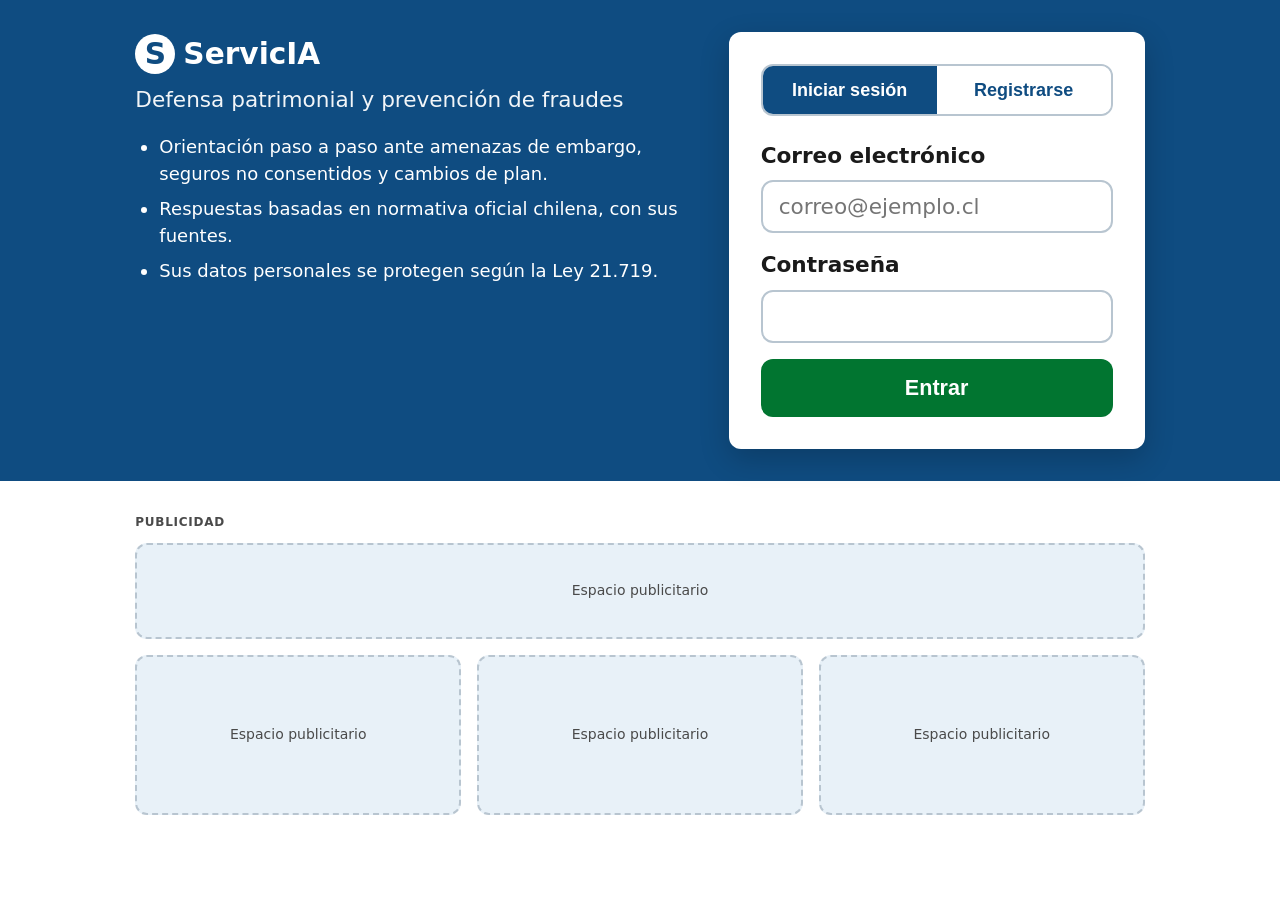
==== index.html @ 91752060 "Marketplace de confianza: Perfil reemplaza API/Config, Pasaporte con datos reales y limpieza de códi" ====
<!DOCTYPE html>
<html lang="es-CL">
<head>
  <meta charset="UTF-8">
  <meta name="viewport" content="width=device-width, initial-scale=1.0">
  <meta name="description" content="ServicIA orientación legal-financiera para adultos mayores chilenos">
  <meta name="theme-color" content="#0f4c81">
  <title>ServicIA</title>
  <link rel="manifest" href="manifest.json">
  <link rel="icon" href="data:image/svg+xml,%3Csvg xmlns='http://www.w3.org/2000/svg' viewBox='0 0 100 100'%3E%3Ccircle cx='50' cy='50' r='48' fill='%230f4c81'/%3E%3Ctext x='50' y='65' font-size='45' text-anchor='middle' fill='white' font-family='Arial'%3ES%3C/text%3E%3C/svg%3E">
  <link rel="stylesheet" href="css/styles.css">
</head>
<body>
  <div id="authGate" class="auth" hidden>
    <section class="auth__hero">
      <div class="auth__columna">
        <div class="auth__intro">
          <div class="auth__brand">
            <span class="brand__mark">S</span>
            <h1 class="auth__title">ServicIA</h1>
          </div>
          <p class="auth__subtitle">Defensa patrimonial y prevención de fraudes</p>
          <ul class="auth__beneficios">
            <li>Orientación paso a paso ante amenazas de embargo, seguros no consentidos y cambios de plan.</li>
            <li>Respuestas basadas en normativa oficial chilena, con sus fuentes.</li>
            <li>Sus datos personales se protegen según la Ley 21.719.</li>
          </ul>
        </div>

        <div class="auth__card">
          <div class="auth__tabs" role="tablist" aria-label="Acceso">
            <button id="tabLogin" class="auth__tab auth__tab--active" type="button" role="tab" aria-selected="true">Iniciar sesión</button>
            <button id="tabRegister" class="auth__tab" type="button" role="tab" aria-selected="false">Registrarse</button>
          </div>

          <form id="loginForm" class="auth__form" novalidate>
            <div class="field">
              <label class="field__label" for="loginEmail">Correo electrónico</label>
              <input id="loginEmail" class="field__input" name="email" type="email" autocomplete="username" required placeholder="correo@ejemplo.cl">
            </div>
            <div class="field">
              <label class="field__label" for="loginPassword">Contraseña</label>
              <input id="loginPassword" class="field__input" name="password" type="password" autocomplete="current-password" required>
            </div>
            <button class="submit-btn" type="submit">Entrar</button>
            <p id="loginStatus" class="error-text" role="alert" aria-live="assertive"></p>
          </form>

          <form id="registerForm" class="auth__form" novalidate hidden>
            <div class="field">
              <label class="field__label" for="registerName">Nombre</label>
              <input id="registerName" class="field__input" name="nombre" type="text" autocomplete="name" required minlength="2" maxlength="60">
            </div>
            <div class="field">
              <label class="field__label" for="registerEmail">Correo electrónico</label>
              <input id="registerEmail" class="field__input" name="email" type="email" autocomplete="username" required placeholder="correo@ejemplo.cl">
            </div>
            <div class="field">
              <label class="field__label" for="registerPassword">Contraseña</label>
              <input id="registerPassword" class="field__input" name="password" type="password" autocomplete="new-password" required minlength="8">
              <p class="help-text">Mínimo 8 caracteres.</p>
            </div>
            <button class="submit-btn" type="submit">Crear cuenta</button>
            <p id="registerStatus" class="error-text" role="alert" aria-live="assertive"></p>
          </form>
        </div>
      </div>
    </section>

    <section class="auth__ads" aria-label="Publicidad">
      <div class="auth__columna auth__columna--ads">
        <p class="auth__ads-label">Publicidad</p>
        <div class="ad-slot ad-slot--banner" data-ad-slot="auth-banner" aria-label="Espacio publicitario">Espacio publicitario</div>
        <div class="auth__ads-grid">
          <div class="ad-slot" data-ad-slot="auth-1" aria-label="Espacio publicitario">Espacio publicitario</div>
          <div class="ad-slot" data-ad-slot="auth-2" aria-label="Espacio publicitario">Espacio publicitario</div>
          <div class="ad-slot" data-ad-slot="auth-3" aria-label="Espacio publicitario">Espacio publicitario</div>
        </div>
      </div>
    </section>
  </div>

  <header class="app-header">
    <div class="app-header__columna">
    <button id="historyBtn" class="menu-toggle" type="button" aria-label="Abrir historial de consultas" aria-controls="historyPanel" aria-expanded="false" hidden>
      <span class="menu-toggle__icon" aria-hidden="true">
        <svg viewBox="0 0 24 24" width="24" height="24" fill="none" stroke="currentColor" stroke-width="2" stroke-linecap="round">
          <line x1="3" y1="6" x2="21" y2="6"></line>
          <line x1="3" y1="12" x2="21" y2="12"></line>
          <line x1="3" y1="18" x2="21" y2="18"></line>
        </svg>
      </span>
    </button>
      <div class="brand">
        <span class="brand__mark">S</span>
        <h1 class="brand__title">ServicIA</h1>
      </div>
      <p class="brand__subtitle">Defensa patrimonial y prevención de fraudes</p>
      <div class="header-actions">
        <button id="logoutBtn" class="install-btn" type="button" hidden>Cerrar sesión</button>
      </div>
    </div>
  </header>

  <div id="historyOverlay" class="history-overlay" hidden></div>
  <aside id="historyPanel" class="history" aria-label="Menú y historial de consultas" aria-hidden="true">
    <div class="history__head">
      <h2 class="history__title">Menú</h2>
      <button id="historyClose" class="history__close" type="button" aria-label="Cerrar menú">×</button>
    </div>
    <nav id="historyMenu" class="history-menu" aria-label="Menú principal">
      <button class="history-menu__item history-menu__item--active" type="button" data-view="asistente" aria-current="page">
        <svg class="history-menu__icon" viewBox="0 0 24 24" aria-hidden="true"><path d="M21 15a2 2 0 0 1-2 2H7l-4 4V5a2 2 0 0 1 2-2h14a2 2 0 0 1 2 2z"/></svg>
        <span>Asistente</span>
      </button>
      <button class="history-menu__item" type="button" data-view="verificacion">
        <svg class="history-menu__icon" viewBox="0 0 24 24" aria-hidden="true"><path d="M12 22s8-4 8-10V5l-8-3-8 3v7c0 6 8 10 8 10z"/><path d="M9 12l2 2 4-4"/></svg>
        <span>Pasaporte de Confianza</span>
      </button>
      <button class="history-menu__item" type="button" data-view="mapa">
        <svg class="history-menu__icon" viewBox="0 0 24 24" aria-hidden="true"><path d="M1 6l7-3 8 3 7-3v15l-7 3-8-3-7 3z"/><path d="M8 3v15M16 6v15"/></svg>
        <span>Mapa</span>
      </button>
      <button class="history-menu__item" type="button" data-view="dashboard">
        <svg class="history-menu__icon" viewBox="0 0 24 24" aria-hidden="true"><path d="M3 3v18h18M7 16v-5M12 16V8M17 16v-9"/></svg>
        <span>Dashboard</span>
      </button>
      <button class="history-menu__item" type="button" data-view="perfil">
        <svg class="history-menu__icon" viewBox="0 0 24 24" aria-hidden="true"><path d="M20 21v-2a4 4 0 0 0-4-4H8a4 4 0 0 0-4 4v2"/><circle cx="12" cy="7" r="4"/></svg>
        <span>Perfil</span>
      </button>
    </nav>
    <h3 class="history__section">Historial de consultas</h3>
    <div id="historyList" class="history__list"></div>
    <div class="history__foot">
      <button id="historyClear" class="history__clear" type="button">Borrar historial</button>
    </div>
  </aside>

  <main id="main" class="main">
    <section id="asistenteView" class="view">
      <nav aria-label="Temas de orientación">
        <ul id="categoryList" class="category-list"></ul>
      </nav>
      <div id="auditoria" class="auditoria"></div>
    </section>

    <section id="formView" class="view" hidden>
      <button id="backFromForm" class="back-btn" type="button">Volver</button>
      <h2 id="formTitle" class="section-heading">Solicitar orientación personalizada</h2>
      <form id="orientationForm" class="form" novalidate>
        <div class="field">
          <label class="field__label" for="formName">Nombre</label>
          <input id="formName" class="field__input" name="nombre" type="text" required minlength="2" maxlength="60">
        </div>
        <div class="field">
          <label class="field__label" for="formRut">RUT</label>
          <input id="formRut" class="field__input" name="rut" type="text" required minlength="8" maxlength="12" placeholder="12.345.678-9" aria-describedby="rutHelp">
          <p id="rutHelp" class="help-text">Ingrese el RUT con puntos y guión.</p>
          <p id="rutError" class="error-text" role="alert" aria-live="assertive"></p>
        </div>
        <div class="field">
          <label class="field__label" for="formTopic">Tema</label>
          <input id="formTopic" class="field__input" name="tema" type="text" required minlength="3" maxlength="80">
        </div>
        <div class="field">
          <label class="field__label" for="formMessage">Mensaje</label>
          <textarea id="formMessage" class="field__textarea" name="mensaje" required minlength="10" maxlength="500" rows="4"></textarea>
        </div>
        <button id="submitForm" class="submit-btn" type="submit">Analizar mi caso</button>
        <p id="formStatus" class="status-text" aria-live="polite"></p>
      </form>
    </section>

    <section id="mapView" class="view" hidden>
      <h2 class="section-heading">Mapa</h2>
      <p class="section-lead">Ubicación de comercios e instituciones en Chile.</p>
      <div id="mapContainer" class="map-box"></div>
      <p id="mapStatus" class="status-text" aria-live="polite"></p>
    </section>

    <section id="dashboardView" class="view" hidden>
      <h2 class="section-heading">Dashboard</h2>
      <p class="section-lead">Resumen de sus consultas guardadas en este dispositivo.</p>
      <div id="dashKpis" class="dash-kpis"></div>
      <h3 class="section-heading">Consultas por tema</h3>
      <div id="dashBars" class="dash-bars"></div>
    </section>

    <section id="perfilView" class="view" hidden>
      <h2 class="section-heading">Mi perfil</h2>
      <p class="section-lead">Sus datos de cuenta y el estado de su Pasaporte de Confianza.</p>
      <div id="perfilStatus" class="status-text" aria-live="polite"></div>

      <form id="perfilForm" class="form config-card">
        <h3 class="section-heading">Datos de cuenta</h3>

        <div class="field">
          <label class="field__label" for="perfilNombre">Nombre</label>
          <input id="perfilNombre" class="field__input" type="text" disabled />
        </div>
        <div class="field">
          <label class="field__label" for="perfilCorreo">Correo</label>
          <input id="perfilCorreo" class="field__input" type="email" disabled />
        </div>
        <div class="field">
          <label class="field__label" for="perfilEdad">Edad</label>
          <input id="perfilEdad" class="field__input" type="number" min="14" max="120" inputmode="numeric" />
        </div>
        <div class="field">
          <label class="field__label" for="perfilTelefono">Teléfono</label>
          <input id="perfilTelefono" class="field__input" type="tel" maxlength="30" placeholder="+56 9 1234 5678" />
        </div>
        <div class="field">
          <label class="field__label" for="perfilRut">RUT</label>
          <input id="perfilRut" class="field__input" type="text" maxlength="15" placeholder="12.345.678-5" />
          <p id="perfilRutHint" class="field__hint">Una vez verificado, el RUT no se puede cambiar.</p>
        </div>

        <button id="perfilGuardar" class="submit-btn" type="submit" disabled>Guardar cambios</button>
        <p id="perfilFormStatus" class="status-text" role="alert" aria-live="assertive"></p>
      </form>

      <div class="config-card">
        <h3 class="section-heading">Pasaporte de Confianza</h3>
        <dl id="perfilPasaporte" class="perfil-datos"></dl>
      </div>

      <form id="perfilDocForm" class="form">
        <h3 class="section-heading">Verificación de arriendo (Nivel 2)</h3>
        <p class="field__hint">Suba su liquidación de sueldo o certificado Dicom en PDF (máximo 1 MB) para obtener su score de arriendo. El archivo se procesa en memoria y no se guarda.</p>
        <div class="field">
          <input id="perfilDoc" class="field__input" type="file" accept="application/pdf" />
        </div>
        <button id="perfilDocSubir" class="submit-btn" type="submit">Subir PDF</button>
        <p id="perfilDocStatus" class="status-text" role="alert" aria-live="assertive"></p>
      </form>

      <div class="config-card">
        <h3 class="section-heading">Cuenta</h3>
        <button id="perfilClear" class="history__clear" type="button">Borrar historial de consultas</button>
        <button id="perfilLogout" class="submit-btn" type="button">Cerrar sesión</button>
      </div>
    </section>

    <section id="verifyView" class="view" hidden>
      <h2 class="section-heading">Pasaporte de Confianza</h2>
      <p class="section-lead">Credencial verificada en fuentes oficiales. Seleccione el rubro para ver los indicadores de solvencia y certeza jurídica.</p>
      <div id="pasaporteRaiz" class="pasaporte"></div>
      <h3 class="pasaporte__subtitulo">Cómo confirmar que un mensaje o documento es real</h3>
      <div class="config-card">
        <ol class="verify-steps">
          <li>No pague ni entregue su RUT, claves o datos bancarios por teléfono, SMS o correo.</li>
          <li>Busque el número de causa o de expediente en el sitio oficial de la institución, no en el enlace que le enviaron.</li>
          <li>Un embargo o notificación judicial se entrega por escrito, por un receptor judicial.</li>
          <li>Si tiene dudas, consulte en los canales oficiales de abajo.</li>
        </ol>
      </div>
      <nav class="config-card" aria-label="Canales oficiales">
        <a class="app-footer__link" href="https://www.sernac.cl" target="_blank" rel="noopener noreferrer">SERNAC</a>
        <a class="app-footer__link" href="https://www.sernamyp.cl" target="_blank" rel="noopener noreferrer">SERNAMYP</a>
        <a class="app-footer__link" href="https://www.chileatiende.gob.cl" target="_blank" rel="noopener noreferrer">ChileAtiende</a>
      </nav>
      <p class="help-text">Esta sección orienta, pero no verifica documentos ni sellos de forma automática.</p>
    </section>
  </main>

  <button id="asistenteFab" class="asistente-fab" type="button" aria-controls="asistentePanel" aria-expanded="false" hidden>
    <svg viewBox="0 0 24 24" width="22" height="22" fill="none" stroke="currentColor" stroke-width="2" stroke-linecap="round" aria-hidden="true"><path d="M21 15a2 2 0 0 1-2 2H7l-4 4V5a2 2 0 0 1 2-2h14a2 2 0 0 1 2 2z"></path></svg>
    <span class="u-visually-hidden">Abrir Asistente ServicIA</span>
  </button>

  <section id="asistentePanel" class="asistente-panel" role="dialog" aria-labelledby="asistenteTitulo" hidden>
    <header class="asistente-panel__head">
      <div>
        <h2 id="asistenteTitulo" class="asistente-panel__title">Asistente ServicIA</h2>
        <p id="asistenteTema" class="asistente-panel__tema"></p>
      </div>
      <button id="asistenteClose" class="asistente-panel__close" type="button" aria-label="Cerrar asistente">&times;</button>
    </header>
    <div id="chatMessages" class="chat__messages asistente-panel__messages" role="log" aria-live="polite" aria-label="Mensajes del asistente"></div>
    <form id="chatForm" class="chat__form">
      <label for="chatInput" class="u-visually-hidden">Escriba su pregunta</label>
      <input id="chatInput" class="chat__input" type="text" placeholder="Escriba su pregunta..." autocomplete="off" maxlength="300">
      <button id="chatSend" class="chat__send" type="submit" aria-label="Enviar mensaje" disabled>Enviar</button>
    </form>
    <p id="chatStatus" class="chat__status" aria-live="polite"></p>
    <p class="asistente-panel__nota">Respuestas basadas en normativa oficial. Es orientación, no asesoría legal.</p>
  </section>

  <footer class="app-footer">
    <p class="app-footer__note">ServicIA es una orientación inicial, no reemplaza asesoría profesional.</p>
    <nav class="app-footer__nav" aria-label="Enlaces de interés">
      <a class="app-footer__link" href="https://www.sernac.cl" target="_blank" rel="noopener noreferrer">SERNAC</a>
      <a class="app-footer__link" href="https://www.sernamyp.cl" target="_blank" rel="noopener noreferrer">SERNAMYP</a>
      <a class="app-footer__link" href="https://www.chileatiende.gob.cl" target="_blank" rel="noopener noreferrer">ChileAtiende</a>
    </nav>
  </footer>

  <script src="js/data/categorias.js">
</script>
  <script src="js/core/security.js">
</script>
  <script src="js/compliance.js">
</script>
  <script src="js/core/auth.js">
</script>
  <script src="js/services/api.js">
</script>
  <script src="js/modules/history.js">
</script>
  <script src="js/modules/pasaporte.js"></script>
  <script src="js/app.js">
</script>
  <script>    if ('serviceWorker' in navigator) {
      navigator.serviceWorker.register('sw.js').catch(function () {});
    }
</script>
</body>
</html>
---- css/styles.css ----
:root {
  --page-pad: var(--space-lg);
  --content-width: 83%;
  --color-bg: #ffffff;
  --color-text: #1a1a1a;
  --color-muted: #4a4a4a;
  --color-primary: #0f4c81;
  --color-primary-dark: rgb(53, 53, 83);
  --color-secondary: #e8f1f8;
  --color-accent: #c45c00;
  --color-accent-dark: red;
  --icono-bg: var(--color-primary);
  --icono-fg: #ffffff;
  --color-border: #b8c5d0;
  --color-error: #b00020;
  --color-success: #017530;
  --color-success-dark: green;
  --color-success-soft: #eafaf0;
  --color-success-ink: #124a2a;
  --color-warn-soft: #e7e4e2;
  --color-emergency: #b00020;
  --color-emergency-dark: #7a0016;
  --font-base: system-ui, -apple-system, BlinkMacSystemFont, 'Segoe UI', Roboto, 'Helvetica Neue', Arial, sans-serif;
  --font-mono: ui-monospace, SFMono-Regular, Menlo, monospace;
  --font-size-base: 1rem;
  --font-size-lg: 1.125rem;
  --font-size-xl: 1.5rem;
  --space-xs: 0.5rem;
  --space-sm: 0.75rem;
  --space-md: 1rem;
  --space-lg: 1.25rem;
  --space-xl: 1.75rem;
  --radius: 0.75rem;
  --radius-sm: 0.5rem;
  --touch-min: 2.75rem;
}

@media (min-width: 40rem) {
  :root {
    --font-size-base: 1.125rem;
    --font-size-lg: 1.35rem;
    --font-size-xl: 1.85rem;
    --space-lg: 1.5rem;
    --space-xl: 2rem;
    --touch-min: 3rem;
  }
}

* {
  box-sizing: border-box;
}

html {
  font-size: 100%;
  -webkit-text-size-adjust: 100%;
}

body {
  margin: 0;
  padding: 0;
  font-family: var(--font-base);
  font-size: var(--font-size-base);
  line-height: 1.5;
  color: var(--color-text);
  background-color: var(--color-bg);
}

.u-visually-hidden {
  position: absolute;
  width: 1px;
  height: 1px;
  padding: 0;
  margin: -1px;
  overflow: hidden;
  clip: rect(0, 0, 0, 0);
  white-space: nowrap;
  border: 0;
}

.app-header {
  background-color: var(--color-primary);
  color: #ffffff;
  padding: var(--space-sm) 0;
  text-align: center;
}

.app-header__columna {
  display: flex;
  flex-wrap: wrap;
  align-items: center;
  justify-content: space-between;
  gap: var(--space-xs) 0;
  width: calc((100% - 2 * var(--page-pad)) * 0.83);
  margin: 0 auto;
}

.app-header__columna .brand,
.app-header__columna .brand__subtitle {
  width: 100%;
}

.app-header__columna .brand {
  order: 2;
}

.app-header__columna .brand__subtitle {
  order: 3;
}

.brand {
  display: flex;
  align-items: center;
  justify-content: center;
  gap: var(--space-xs);
}

.brand__mark {
  display: inline-flex;
  align-items: center;
  justify-content: center;
  width: 2rem;
  height: 2rem;
  background-color: #ffffff;
  color: var(--color-primary);
  border-radius: 50%;
  font-weight: 700;
  font-size: 1.25rem;
}

.brand__title {
  margin: 0;
  font-size: var(--font-size-lg);
  font-weight: 700;
}

.brand__subtitle {
  margin: var(--space-xs) 0 0;
  font-size: 0.875rem;
  opacity: 0.95;
}

.header-actions {
  position: static;
  z-index: 1600;
  display: flex;
  align-items: center;
  justify-content: center;
  gap: var(--space-xs);
  flex-wrap: wrap;
}

.install-btn {
  min-height: 2.25rem;
  padding: var(--space-xs) var(--space-sm);
  font-size: 0.875rem;
  font-weight: 600;
  color: var(--color-primary);
  background-color: #ffffff;
  border: none;
  border-radius: var(--radius);
  cursor: pointer;
}

.install-btn:hover,
.install-btn:focus {
  background-color: var(--color-secondary);
  outline: 3px solid #ffffff;
  outline-offset: 2px;
}

@media (min-width: 40rem) {
  .brand__mark {
    width: 2.5rem;
    height: 2.5rem;
    font-size: var(--font-size-xl);
  }

  .brand__title {
    font-size: var(--font-size-xl);
  }

  .brand__subtitle {
    font-size: var(--font-size-base);
  }

  .header-actions {
    gap: var(--space-sm);
  }

  .install-btn {
    min-height: var(--touch-min);
    padding: var(--space-sm) var(--space-md);
    font-size: var(--font-size-base);
  }
}

.main {
  margin: 0 auto;
  padding: var(--page-pad);
}

@media (min-width: 40rem) {
  :root {
    --page-pad: var(--space-xl);
  }

}

.view {
  display: block;
  max-width: var(--content-width);
  margin-left: auto;
  margin-right: auto;
}

.view[hidden] {
  display: none;
}

.help-text {
  font-size: 0.875rem;
  color: var(--color-muted);
  margin: var(--space-xs) 0 0;
}

@media (min-width: 40rem) {

  .help-text {
    font-size: var(--font-size-base);
  }
}

.error-text {
  font-size: var(--font-size-base);
  color: var(--color-error);
  margin: var(--space-xs) 0 0;
  min-height: 1.5rem;
}

.status-text {
  font-size: var(--font-size-lg);
  color: var(--color-success);
  margin: var(--space-md) 0 0;
  min-height: 1.5rem;
}

.section-heading {
  font-size: var(--font-size-lg);
  margin: 0 0 var(--space-sm);
}

.section-lead {
  font-size: var(--font-size-base);
}

@media (min-width: 40rem) {
  .section-heading {
    font-size: var(--font-size-xl);
  }

  .section-lead {
    font-size: var(--font-size-lg);
  }
}

.category-list {
  list-style: none;
  margin: 0 0 var(--space-xl);
  padding: 0;
  display: grid;
  grid-template-columns: 1fr;
  gap: var(--space-md);
}

@media (min-width: 40rem) {
  .category-list {
    grid-template-columns: repeat(3, 1fr);
  }
}

.category-card {
  display: flex;
  flex-direction: column;
  align-items: flex-start;
  width: 100%;
  min-height: var(--touch-min);
  padding: var(--space-md);
  font-size: var(--font-size-lg);
  font-weight: 600;
  text-align: left;
  color: var(--color-primary);
  background-color: var(--color-secondary);
  border: 2px solid transparent;
  border-radius: var(--radius);
  cursor: pointer;
  transition: border-color 0.15s ease, background-color 0.15s ease;
}

.category-card:hover,
.category-card--activo {
  background-color: #d9e8f4;
  border-color: var(--color-primary);
}

.category-card:focus {
  outline: none;
}

.category-card:focus-visible {
  outline: 3px solid var(--color-primary);
  outline-offset: 2px;
}

.category-card__header {
  display: flex;
  align-items: center;
  gap: var(--space-sm, 0.5rem);
}

.category-card__icono {
  display: inline-flex;
  align-items: center;
  justify-content: center;
  flex: 0 0 auto;
  box-sizing: border-box;
  width: 2rem;
  height: 2rem;
  padding: 0.5rem;
  color: var(--icono-fg);
  background-color: var(--icono-bg);
  border-radius: 50%;
}

.category-card__icono svg {
  width: 100%;
  height: 100%;
}

.category-card__title {
  display: block;
  line-height: 1.3;
}

.category-card__topic {
  display: flex;
  align-items: center;
  gap: 0.5rem;
  margin-top: var(--space-sm, 0.5rem);
  font-size: var(--font-size-base);
  font-weight: 500;
  color: var(--color-muted);
}

.category-card__topic::before {
  content: "";
  flex: 0 0 auto;
  width: 0.5rem;
  height: 0.5rem;
  border-radius: 50%;
  background-color: var(--color-primary);
}

@media (min-width: 40rem) {
  .category-card {
    padding: var(--space-lg);
  }
}

.back-btn {
  margin-bottom: var(--space-md);
  padding: var(--space-sm) var(--space-md);
  font-size: var(--font-size-base);
  color: var(--color-primary);
  background-color: transparent;
  border: 2px solid var(--color-primary);
  border-radius: var(--radius);
  cursor: pointer;
  min-height: var(--touch-min);
}

.back-btn:hover,
.back-btn:focus {
  background-color: var(--color-secondary);
  outline: 3px solid var(--color-primary);
  outline-offset: 2px;
}

.submit-btn {
  width: 100%;
  min-height: var(--touch-min);
  padding: var(--space-sm) var(--space-md);
  font-size: var(--font-size-base);
  font-weight: 600;
  border: none;
  border-radius: var(--radius);
  cursor: pointer;
}

@media (min-width: 40rem) {
  .submit-btn {
    padding: var(--space-md);
    font-size: var(--font-size-lg);
  }
}

.form {
  display: grid;
  gap: var(--space-lg);
  margin-top: 0;
}

.field {
  display: flex;
  flex-direction: column;
}

.field__label {
  font-size: var(--font-size-base);
  font-weight: 600;
  margin-bottom: var(--space-xs);
}

.field__input,
.field__textarea {
  width: 100%;
  min-height: var(--touch-min);
  padding: var(--space-sm) var(--space-md);
  font-size: var(--font-size-base);
  font-family: inherit;
  border: 2px solid var(--color-border);
  border-radius: var(--radius);
  background-color: var(--color-bg);
  color: var(--color-text);
}

@media (min-width: 40rem) {
  .field__label,
  .field__input,
  .field__textarea {
    font-size: var(--font-size-lg);
  }
}

.field__input:focus,
.field__textarea:focus {
  outline: 3px solid var(--color-primary);
  outline-offset: 2px;
  border-color: var(--color-primary);
}

.field__textarea {
  min-height: 6rem;
  resize: vertical;
}

.submit-btn {
  color: #ffffff;
  background-color: var(--color-success);
}

.submit-btn:hover,
.submit-btn:focus {
  background-color: var(--color-success-dark);
  outline: 3px solid var(--color-success);
  outline-offset: 2px;
}

.submit-btn:disabled {
  background-color: var(--color-muted);
  cursor: not-allowed;
}

.chat__messages {
  max-height: 22rem;
  min-height: 0;
  overflow-y: auto;
  padding: 0;
  display: flex;
  flex-direction: column;
  gap: 0;
  background-color: #f8f9fa;
}

.chat__messages--has-messages {
  padding: var(--space-sm);
  gap: var(--space-sm);
}

.chat__bubble {
  max-width: 90%;
  padding: var(--space-xs) var(--space-sm);
  border-radius: var(--radius);
  font-size: var(--font-size-base);
  line-height: 1.45;
  word-wrap: break-word;
  flex-shrink: 0;
}

.chat__bubble--user {
  align-self: flex-end;
  background-color: var(--color-primary);
  color: #ffffff;
  border-bottom-right-radius: 0.25rem;
}

.chat__bubble--bot {
  align-self: flex-start;
  background-color: #ffffff;
  color: var(--color-text);
  border: 1px solid var(--color-border);
  border-bottom-left-radius: 0.25rem;
}

.chat__bubble--waiting {
  display: inline-flex;
  align-items: center;
  gap: 0.3rem;
  padding: var(--space-sm) var(--space-md);
}

.chat__dot {
  width: 0.5rem;
  height: 0.5rem;
  border-radius: 50%;
  background-color: var(--color-primary);
  opacity: 0.3;
  animation: chat-dot 1s infinite ease-in-out;
}

.chat__dot:nth-child(2) { animation-delay: 0.15s; }
.chat__dot:nth-child(3) { animation-delay: 0.3s; }

@keyframes chat-dot {
  0%, 80%, 100% { opacity: 0.3; transform: translateY(0); }
  40% { opacity: 1; transform: translateY(-0.2rem); }
}

@media (prefers-reduced-motion: reduce) {
  .chat__dot { animation: none; opacity: 0.6; }
}

.chat__answer {
  margin: 0;
  white-space: pre-line;
}

.chat__sources-title {
  margin: var(--space-xs) 0 0;
  font-size: 0.875rem;
  font-weight: 600;
  color: var(--color-muted);
}

.chat__sources {
  margin: 0.25rem 0 0;
  padding-left: 1.25rem;
  font-size: 0.875rem;
}

.chat__sources a {
  color: var(--color-primary);
}

.chat__form {
  display: flex;
  gap: var(--space-xs);
  padding: var(--space-sm);
  border-top: 2px solid var(--color-border);
  background-color: var(--color-bg);
}

.chat__input {
  flex: 1;
  min-width: 0;
  min-height: var(--touch-min);
  padding: var(--space-xs) var(--space-sm);
  font-size: var(--font-size-base);
  font-family: inherit;
  border: 2px solid var(--color-border);
  border-radius: var(--radius);
  background-color: var(--color-bg);
  color: var(--color-text);
}

.chat__input:focus {
  outline: 3px solid var(--color-primary);
  outline-offset: 2px;
  border-color: var(--color-primary);
}

.chat__send {
  flex: 0 0 auto;
  min-height: var(--touch-min);
  padding: var(--space-xs) var(--space-sm);
  font-size: var(--font-size-base);
  font-weight: 600;
  color: #ffffff;
  background-color: var(--color-primary);
  border: none;
  border-radius: var(--radius);
  cursor: pointer;
}

.chat__send:hover,
.chat__send:focus {
  background-color: var(--color-primary-dark);
  outline: 3px solid var(--color-primary);
  outline-offset: 2px;
}

.chat__send:disabled {
  background-color: var(--color-muted);
  cursor: not-allowed;
}

.chat__status {
  display: none;
}

@media (min-width: 40rem) {

  .chat__messages {
    max-height: 28rem;
  }

  .chat__messages--has-messages {
    padding: var(--space-md);
    gap: var(--space-md);
  }

  .chat__bubble {
    max-width: 85%;
    padding: var(--space-sm) var(--space-md);
  }

  .chat__form {
    gap: var(--space-sm);
    padding: var(--space-md);
  }

  .chat__input {
    padding: var(--space-sm) var(--space-md);
    font-size: var(--font-size-lg);
  }

  .chat__send {
    padding: var(--space-sm) var(--space-lg);
    font-size: var(--font-size-lg);
  }
}

.app-footer {
  background-color: #f5f5f5;
  color: var(--color-muted);
  padding: var(--space-md) var(--space-md) calc(var(--space-md) + var(--touch-min) + var(--page-pad));
  text-align: center;
  margin-top: var(--space-lg);
  font-size: 0.875rem;
}

.app-footer__note {
  margin: 0 0 var(--space-xs);
}

.app-footer__nav {
  display: flex;
  justify-content: center;
  gap: var(--space-sm);
  flex-wrap: wrap;
}

.app-footer__link {
  color: var(--color-primary);
  text-decoration: underline;
}

.app-footer__link:hover,
.app-footer__link:focus {
  color: var(--color-primary-dark);
}

@media (min-width: 40rem) {
  .app-footer {
    padding: var(--space-lg);
    margin-top: var(--space-xl);
    font-size: var(--font-size-base);
  }

  .app-footer__note {
    margin: 0 0 var(--space-sm);
  }

  .app-footer__nav {
    gap: var(--space-md);
  }
}

.auth {
  position: fixed;
  inset: 0;
  z-index: 2000;
  overflow-y: auto;
  background-color: var(--color-bg);
}

.auth[hidden] {
  display: none;
}

/* Misma columna que el encabezado y el contenido de la app */
.auth__columna {
  width: calc((100% - 2 * var(--page-pad)) * 0.83);
  margin: 0 auto;
}

.auth__hero {
  padding: var(--space-xl) 0;
  color: #ffffff;
  background-color: var(--color-primary);
}

.auth__hero .auth__columna {
  display: grid;
  gap: var(--space-xl);
  align-items: start;
}

.auth__brand {
  display: flex;
  align-items: center;
  gap: var(--space-xs);
}

.auth__title {
  margin: 0;
  font-size: var(--font-size-xl);
  font-weight: 700;
}

.auth__subtitle {
  margin: var(--space-xs) 0 var(--space-md);
  font-size: var(--font-size-lg);
  opacity: 0.95;
}

.auth__beneficios {
  margin: 0;
  padding-left: var(--space-lg);
  line-height: 1.5;
}

.auth__beneficios li + li {
  margin-top: var(--space-xs);
}

.auth__card {
  width: 100%;
  padding: var(--space-lg);
  color: var(--color-text);
  background-color: var(--color-bg);
  border-radius: var(--radius);
  box-shadow: 0 10px 30px rgba(0, 0, 0, 0.2);
}

.auth__tabs {
  display: flex;
  gap: 0;
  margin-bottom: var(--space-lg);
  border: 2px solid var(--color-border);
  border-radius: var(--radius);
  overflow: hidden;
}

.auth__tab {
  flex: 1;
  min-height: var(--touch-min);
  padding: var(--space-sm) var(--space-md);
  font-size: var(--font-size-base);
  font-weight: 600;
  color: var(--color-primary);
  background-color: var(--color-bg);
  border: none;
  cursor: pointer;
}

.auth__tab:focus {
  outline: none;
}

.auth__tab:focus-visible {
  outline: 3px solid var(--color-primary);
  outline-offset: -3px;
}

.auth__tab--active {
  color: #ffffff;
  background-color: var(--color-primary);
}

.auth__form {
  display: grid;
  gap: var(--space-md);
}

.auth__form[hidden] {
  display: none;
}

.auth__form .error-text:empty {
  display: none;
}

.auth__ads {
  padding: var(--space-xl) 0;
}

.auth__ads-label {
  margin: 0 0 var(--space-sm);
  font-size: 0.75rem;
  font-weight: 600;
  letter-spacing: 0.06em;
  text-transform: uppercase;
  color: var(--color-muted);
}

.auth__ads-grid {
  display: grid;
  gap: var(--space-md);
  margin-top: var(--space-md);
}

.ad-slot {
  display: flex;
  align-items: center;
  justify-content: center;
  min-height: 10rem;
  font-size: 0.875rem;
  color: var(--color-muted);
  background-color: var(--color-secondary);
  border: 2px dashed var(--color-border);
  border-radius: var(--radius);
}

.ad-slot--banner {
  min-height: 6rem;
}

@media (min-width: 40rem) {
  .auth__hero .auth__columna {
    grid-template-columns: 1fr minmax(20rem, 26rem);
  }

  .auth__card {
    padding: var(--space-xl);
  }

  .auth__ads-grid {
    grid-template-columns: repeat(3, 1fr);
  }
}

.onboarding {
  position: fixed;
  inset: 0;
  display: flex;
  align-items: center;
  justify-content: center;
  padding: var(--space-md);
  background: linear-gradient(160deg, #eaf3fa 0%, var(--color-bg) 60%);
}

.onboarding__shell {
  display: flex;
  flex-direction: column;
  width: 100%;
  max-width: 30rem;
  height: 100%;
  max-height: 46rem;
  margin: 0 auto;
}

.onboarding__header {
  display: flex;
  flex-direction: column;
  gap: var(--space-sm);
  padding: var(--space-md) var(--space-xs) var(--space-sm);
}

.onboarding__brand {
  display: flex;
  align-items: center;
  gap: var(--space-xs);
  color: var(--color-primary);
}

.onboarding__brand-name {
  font-size: var(--font-size-lg);
  font-weight: 700;
}

.onboarding__progress {
  display: flex;
  gap: 0.3rem;
}

.onboarding__dot {
  flex: 1;
  height: 0.4rem;
  border-radius: 1rem;
  background-color: var(--color-border);
  transition: background-color 0.2s ease;
}

.onboarding__dot--done {
  background-color: var(--color-primary);
}

.onboarding__deck {
  position: relative;
  flex: 1;
  display: flex;
  align-items: stretch;
  justify-content: center;
  padding: var(--space-sm) 0;
}

.onboarding__card {
  display: flex;
  flex-direction: column;
  justify-content: center;
  gap: var(--space-md);
  width: 100%;
  padding: var(--space-xl) var(--space-lg);
  background-color: #ffffff;
  border: 2px solid var(--color-border);
  border-radius: var(--radius);
  box-shadow: 0 6px 24px rgba(15, 76, 129, 0.08);
  user-select: none;
}

.onboarding__card-title {
  margin: 0;
  font-size: var(--font-size-xl);
  color: var(--color-primary-dark);
}

.onboarding__card-text {
  margin: 0;
  font-size: var(--font-size-base);
  line-height: 1.5;
  color: var(--color-muted);
}

.onboarding__choices {
  display: grid;
  gap: var(--space-sm);
}

.onboarding__choice {
  width: 100%;
  min-height: var(--touch-min);
  padding: var(--space-sm) var(--space-md);
  font-size: var(--font-size-base);
  font-weight: 600;
  text-align: left;
  color: var(--color-text);
  background-color: #ffffff;
  border: 1px solid var(--color-primary);
  border-radius: var(--radius-sm);
  cursor: pointer;
  transition: background-color 0.15s ease;
}

.onboarding__choice:hover,
.onboarding__choice:focus {
  background-color: var(--color-secondary);
  outline: 3px solid var(--color-primary);
  outline-offset: 2px;
}

.onboarding__choice--selected {
  border-width: 2px;
  background-color: var(--color-secondary);
  color: var(--color-primary-dark);
}

.onboarding__cta {
  margin-top: var(--space-xs);
}

.onboarding__summary {
  display: grid;
  grid-template-columns: auto 1fr;
  gap: var(--space-xs) var(--space-md);
  margin: 0;
}

.onboarding__summary dt {
  font-weight: 600;
  color: var(--color-muted);
}

.onboarding__summary dd {
  margin: 0;
  color: var(--color-text);
}

.onboarding__footer {
  display: flex;
  align-items: center;
  gap: var(--space-md);
  min-height: 3rem;
  padding: var(--space-sm) var(--space-xs);
}

.onboarding__nav {
  min-height: var(--touch-min);
  padding: var(--space-xs) var(--space-md);
  font-size: var(--font-size-base);
  font-weight: 600;
  color: var(--color-primary);
  background-color: transparent;
  border: 2px solid var(--color-primary);
  border-radius: var(--radius);
  cursor: pointer;
}

.onboarding__nav:hover,
.onboarding__nav:focus {
  background-color: var(--color-secondary);
  outline: none;
}

.onboarding__status {
  margin: 0;
  font-size: 0.9rem;
  color: var(--color-error);
}

.history-overlay {
  position: fixed;
  inset: 0;
  z-index: 1400;
  background-color: rgba(0, 0, 0, 0.4);
}

.history-overlay[hidden] {
  display: none;
}

.history {
  position: fixed;
  top: 0;
  left: 0;
  z-index: 1700;
  display: flex;
  flex-direction: column;
  width: 90vw;
  max-width: 22rem;
  height: 100%;
  background-color: var(--color-bg);
  border-right: 2px solid var(--color-border);
  box-shadow: 8px 0 30px rgba(0, 0, 0, 0.2);
  transform: translateX(-100%);
  transition: transform 0.25s ease;
}

.history--open {
  transform: translateX(0);
}

.history__head {
  display: flex;
  align-items: center;
  justify-content: space-between;
  gap: var(--space-sm);
  padding: var(--space-md);
  background-color: var(--color-primary);
  color: #ffffff;
}

.history__title {
  margin: 0;
  font-size: var(--font-size-lg);
  font-weight: 700;
}

.history__close {
  display: inline-flex;
  align-items: center;
  justify-content: center;
  width: var(--touch-min);
  height: var(--touch-min);
  padding: 0;
  font-size: 2rem;
  line-height: 1;
  color: #ffffff;
  background-color: transparent;
  border: none;
  border-radius: var(--radius-sm);
  cursor: pointer;
}

.history__close:hover,
.history__close:focus-visible {
  background-color: rgba(255, 255, 255, 0.18);
  outline: 3px solid #ffffff;
  outline-offset: 2px;
}

.history-menu {
  display: grid;
  gap: var(--space-xs);
  padding: var(--space-md);
  border-bottom: 2px solid var(--color-border);
}

.history-menu__item {
  display: flex;
  align-items: center;
  gap: var(--space-sm);
  width: 100%;
  min-height: var(--touch-min);
  padding: var(--space-sm) var(--space-md);
  font-size: var(--font-size-base);
  font-weight: 600;
  text-align: left;
  color: var(--color-primary);
  background-color: var(--color-bg);
  border: 2px solid var(--color-border);
  border-radius: var(--radius);
  cursor: pointer;
}

.history-menu__item:hover,
.history-menu__item:focus-visible {
  background-color: var(--color-secondary);
  border-color: var(--color-primary);
  outline: 3px solid var(--color-primary);
  outline-offset: 2px;
}

.history-menu__item--active {
  background-color: var(--color-secondary);
  border-color: var(--color-primary);
}

.history-menu__icon {
  flex-shrink: 0;
  width: 1.35rem;
  height: 1.35rem;
  fill: none;
  stroke: currentColor;
  stroke-width: 2;
  stroke-linecap: round;
  stroke-linejoin: round;
}

.history__section {
  margin: 0;
  padding: var(--space-md) var(--space-md) 0;
  font-size: var(--font-size-base);
  font-weight: 700;
  color: var(--color-text);
}

.history__list {
  flex: 1;
  overflow-y: auto;
  padding: var(--space-md);
  display: grid;
  gap: var(--space-sm);
  align-content: start;
}

.history__empty {
  margin: 0;
  color: var(--color-muted);
  font-size: var(--font-size-base);
}

.history__item {
  padding: var(--space-sm) var(--space-md);
  border: 2px solid var(--color-border);
  border-left-width: 4px;
  border-radius: var(--radius-sm);
  background-color: var(--color-bg);
}

.history__item--ok {
  border-left-color: var(--color-success);
}

.history__item--warn {
  border-left-color: var(--color-accent);
}

.history__item-caso {
  margin: 0;
  font-size: var(--font-size-base);
  font-weight: 700;
  color: var(--color-primary);
}

.history__item-rut {
  margin: 0.15rem 0 0;
  font-size: 0.8rem;
  font-family: var(--font-mono);
  color: var(--color-muted);
}

.history__item-resumen {
  margin: var(--space-xs) 0 0;
  font-size: 0.9rem;
  color: var(--color-text);
}

.history__item-fecha {
  margin: var(--space-xs) 0 0;
  font-size: 0.78rem;
  color: var(--color-muted);
}

.history__foot {
  padding: var(--space-md);
  border-top: 2px solid var(--color-border);
}

.history__clear {
  width: 100%;
  min-height: var(--touch-min);
  padding: var(--space-sm) var(--space-md);
  font-size: var(--font-size-base);
  font-weight: 600;
  color: var(--color-error);
  background-color: transparent;
  border: 2px solid var(--color-error);
  border-radius: var(--radius);
  cursor: pointer;
}

.history__clear:hover,
.history__clear:focus-visible {
  background-color: #fdecef;
  outline: none;
}

.history__clear:disabled {
  color: var(--color-muted);
  border-color: var(--color-border);
  cursor: not-allowed;
}

.dash-kpis {
  display: grid;
  grid-template-columns: 1fr 1fr;
  gap: var(--space-sm);
  margin-bottom: var(--space-lg);
}

.dash-kpi {
  margin: 0;
  padding: var(--space-md);
  border: 2px solid var(--color-border);
  border-radius: var(--radius);
  background-color: var(--color-bg);
}

.dash-kpi__label {
  margin: 0;
  font-size: 0.875rem;
  color: var(--color-muted);
}

.dash-kpi__value {
  margin: var(--space-xs) 0 0;
  font-size: var(--font-size-lg);
  font-weight: 700;
  color: var(--color-primary);
}

.dash-bars {
  display: grid;
  gap: var(--space-md);
}

.dash-bar__label {
  display: flex;
  justify-content: space-between;
  gap: var(--space-sm);
  margin: 0 0 var(--space-xs);
  font-size: var(--font-size-base);
  color: var(--color-text);
}

.dash-bar__track {
  height: 0.75rem;
  overflow: hidden;
  border-radius: 999px;
  background-color: var(--color-secondary);
}

.dash-bar__fill {
  height: 100%;
  background-color: var(--color-primary);
}

.map-box {
  height: 60vh;
  min-height: 18rem;
  border: 2px solid var(--color-border);
  border-radius: var(--radius);
  overflow: hidden;
}

.config-card {
  display: grid;
  gap: var(--space-sm);
  padding: var(--space-md);
  border: 2px solid var(--color-border);
  border-radius: var(--radius);
}

.perfil-datos {
  display: grid;
  grid-template-columns: minmax(8rem, auto) 1fr;
  gap: var(--space-xs) var(--space-md);
  margin: 0;
}

.perfil-datos dt {
  font-weight: 600;
  color: var(--color-text-muted, #555);
}

.perfil-datos dd {
  margin: 0;
  text-align: right;
}

.field__hint {
  margin: var(--space-xs) 0 0;
  font-size: 0.85rem;
  color: var(--color-text-muted, #555);
}

.perfil-form__acciones {
  display: flex;
  flex-wrap: wrap;
  gap: var(--space-sm);
}

.perfil-form__acciones[hidden] {
  display: none;
}

.perfil-form__acciones .submit-btn {
  flex: 1 1 auto;
}

/* Campos bloqueados (nombre, correo y RUT verificado) se ven como texto, no como inputs vacíos. */
.perfil-form .field__input:disabled {
  color: var(--color-text, #1a1a1a);
  background: transparent;
  border-color: transparent;
  border-bottom: 1px solid var(--color-border);
  border-radius: 0;
  padding-left: 0;
  opacity: 1;
  -webkit-text-fill-color: var(--color-text, #1a1a1a);
}

.menu-toggle {
  position: static;
  z-index: 1600;
  display: inline-flex;
  align-items: center;
  justify-content: center;
  width: 2.75rem;
  height: 2.75rem;
  padding: 0;
  color: #ffffff;
  background-color: rgb(15, 76, 129);
  border: none;
  border-radius: var(--radius-sm);
  cursor: pointer;
  transition: background-color 0.15s ease;
}

.menu-toggle[hidden] {
  display: none;
}

.menu-toggle:hover,
.menu-toggle:focus {
  background-color: rgba(255, 255, 255, 0.18);
  outline: none;
}

.menu-toggle:focus-visible {
  outline: 3px solid #ffffff;
  outline-offset: 2px;
}

.menu-toggle__icon {
  display: inline-flex;
}

@media (min-width: 40rem) {
  .app-header__columna {
    display: block;
    position: relative;
  }

  .app-header__columna .brand,
  .app-header__columna .brand__subtitle {
    width: auto;
  }

  .menu-toggle,
  .header-actions {
    position: absolute;
    top: 0;
  }

  .menu-toggle {
    left: 0;
    width: 3rem;
    height: 3rem;
  }

  .header-actions {
    right: 0;
  }
}

.cookie-banner {
  position: fixed;
  left: 0;
  right: 0;
  bottom: 0;
  z-index: 1000;
  display: flex;
  flex-wrap: wrap;
  align-items: center;
  justify-content: space-between;
  gap: var(--space-md);
  padding: var(--space-md) var(--space-lg);
  background: var(--color-primary-dark);
  color: #fff;
  box-shadow: 0 -4px 16px rgba(0, 0, 0, 0.25);
}

.cookie-banner__text {
  margin: 0;
  flex: 1 1 18rem;
  font-size: 0.95em;
  line-height: 1.5;
  overflow-wrap: anywhere;
}

.cookie-banner__actions {
  display: flex;
  gap: var(--space-sm);
  flex-wrap: wrap;
}

.cookie-banner__btn {
  min-height: var(--touch-min);
  padding: 0 var(--space-lg);
  border-radius: var(--radius-sm);
  border: 2px solid #fff;
  font-size: 1em;
  font-weight: 700;
  cursor: pointer;
}

.cookie-banner__btn--ghost {
  background: transparent;
  color: #fff;
}

.cookie-banner__btn--primary {
  background: #fff;
  color: var(--color-primary);
}

/* Auditoria del tema */
.auditoria {
  display: grid;
  gap: var(--space-lg);
}

.auditoria__card {
  padding: var(--space-lg);
  background-color: var(--color-bg);
  border: 2px solid var(--color-border);
  border-radius: var(--radius);
}

.auditoria__card[hidden] {
  display: none;
}

.auditoria__head {
  margin-bottom: var(--space-md);
  padding-bottom: var(--space-s);
}

.auditoria__paso {
  display: inline-block;
  font-size: 0.75rem;
  font-weight: 700;
  letter-spacing: 0.04em;
  text-transform: uppercase;
  color: black;
  background-color: rgba(234, 250, 240, 0);
  border-radius: 999px;
}

.auditoria__titulo {
  margin: var(--space-xs) 0 0;
  font-size: var(--font-size-lg);
}

.auditoria__lead {
  margin: var(--space-xs) 0 0;
  color: var(--color-muted);
}

.auditoria__grupo {
  margin: 0 0 var(--space-md);
  padding: 0;
  border: 0;
}

.auditoria__tipos {
  display: grid;
  gap: var(--space-xs);
}

.auditoria__tipo {
  min-height: var(--touch-min);
  padding: var(--space-sm) var(--space-md);
  font-size: var(--font-size-base);
  font-weight: 600;
  text-align: left;
  color: var(--color-primary);
  background-color: var(--color-bg);
  border: 2px solid var(--color-border);
  border-radius: var(--radius);
  cursor: pointer;
}

.auditoria__tipo[aria-pressed="true"] {
  color: #ffffff;
  background-color: var(--color-primary);
  border-color: var(--color-primary);
}

.auditoria__tipo:focus-visible,
.diag__secundario:focus-visible,
.diag__ia:focus-visible,
.asistente-fab:focus-visible {
  outline: 3px solid var(--color-primary);
  outline-offset: 2px;
}

.adjuntos__zona {
  display: grid;
  gap: 0.25rem;
  padding: var(--space-md);
  text-align: center;
  background-color: var(--color-secondary);
  border: 1px solid var(--color-border);
  border-radius: var(--radius);
  cursor: pointer;
}

.adjuntos__zona--activa,
.adjuntos__zona:hover {
  border-color: var(--color-primary);
}

input[type="file"]:focus-visible + .adjuntos__zona {
  outline: 3px solid var(--color-primary);
  outline-offset: 2px;
}

.adjuntos__zona-texto {
  font-weight: 700;
  color: var(--color-primary);
}

.adjuntos__zona-ayuda {
  font-size: 0.8rem;
  color: var(--color-muted);
}

.adjuntos__lista {
  display: grid;
  gap: var(--space-xs);
  margin: var(--space-sm) 0 0;
  padding: 0;
  list-style: none;
}

.adjuntos__lista[hidden] {
  display: none;
}

.adjuntos__item {
  display: flex;
  align-items: center;
  gap: var(--space-sm);
  padding: var(--space-xs) var(--space-sm);
  font-size: 0.875rem;
  border: 2px solid var(--color-border);
  border-radius: var(--radius-sm);
}

.adjuntos__nombre {
  flex: 1 1 auto;
  min-width: 0;
  overflow: hidden;
  text-overflow: ellipsis;
  white-space: nowrap;
}

.adjuntos__peso {
  flex: 0 0 auto;
  color: var(--color-muted);
}

.adjuntos__quitar {
  flex: 0 0 auto;
  min-height: 2rem;
  padding: 0 var(--space-sm);
  font-size: 0.8rem;
  font-weight: 600;
  color: var(--color-error);
  background: transparent;
  border: 1px solid var(--color-error);
  border-radius: var(--radius-sm);
  cursor: pointer;
}

.auditoria__card .submit-btn {
  margin-top: var(--space-md);
}

.diag__semaforo {
  display: grid;
  gap: var(--space-xs);
  padding: var(--space-md);
  border-radius: var(--radius-sm);
}

.diag__semaforo--alto {
  color: var(--color-error);
  background-color: #fff6f0;
}

.diag__semaforo--medio {
  color: var(--color-accent);
  background-color: #fff6f0;
}

.diag__etiqueta {
  font-size: 0.75rem;
  font-weight: 700;
  letter-spacing: 0.04em;
  text-transform: uppercase;
}

.diag__resumen {
  margin: 0;
  font-size: var(--font-size-lg);
  font-weight: 700;
  color: var(--color-text);
}

.diag__nivel {
  font-size: 0.875rem;
  font-weight: 600;
}

.diag__bloque {
  margin-top: var(--space-md);
  padding-top: var(--space-md);
  border-top: 2px solid var(--color-border);
}

.diag__bloque-titulo {
  margin: 0 0 var(--space-sm);
  font-size: var(--font-size-base);
  color: var(--color-primary);
}

.diag__texto {
  margin: 0;
  line-height: 1.5;
}

.diag__subtitulo {
  margin: var(--space-md) 0 var(--space-xs);
  font-size: 0.875rem;
  font-weight: 700;
}

.diag__lista {
  display: grid;
  gap: var(--space-xs);
  margin: 0;
  padding-left: var(--space-lg);
  line-height: 1.45;
}

.diag__cita {
  margin: 0;
  padding: var(--space-sm) var(--space-md);
  font-style: italic;
  background-color: var(--color-secondary);
  border-radius: var(--radius-sm);
}

.diag__escalamiento a {
  font-weight: 600;
  color: var(--color-primary);
}

.diag__siguientes {
  display: grid;
  gap: var(--space-sm);
  margin-top: var(--space-lg);
  padding-top: var(--space-md);
  border-top: 2px solid var(--color-border);
}

.diag__secundario {
  min-height: var(--touch-min);
  padding: var(--space-sm) var(--space-md);
  font-size: var(--font-size-base);
  font-weight: 600;
  color: var(--color-primary);
  background-color: var(--color-bg);
  border: 2px solid var(--color-primary);
  border-radius: var(--radius);
  cursor: pointer;
}

.diag__ia {
  width: 100%;
  min-height: var(--touch-min);
  margin-top: var(--space-md);
  padding: var(--space-md);
  font-size: var(--font-size-lg);
  font-weight: 700;
  color: #ffffff;
  background-color: var(--color-primary);
  border: none;
  border-radius: var(--radius);
  cursor: pointer;
}

/* Asistente flotante */
.asistente-fab {
  position: fixed;
  right: var(--space-md);
  bottom: var(--space-md);
  z-index: 900;
  display: inline-flex;
  align-items: center;
  justify-content: center;
  width: 3.25rem;
  height: 3.25rem;
  padding: 0;
  color: #ffffff;
  background-color: var(--color-primary);
  border: none;
  border-radius: 50%;
  box-shadow: 0 8px 24px rgba(15, 76, 129, 0.35);
  cursor: pointer;
}

.asistente-fab[hidden],
.asistente-panel[hidden] {
  display: none;
}

.asistente-panel {
  position: fixed;
  left: 0;
  right: 0;
  bottom: 0;
  z-index: 1300;
  display: flex;
  flex-direction: column;
  max-height: 85vh;
  background-color: var(--color-bg);
  border-top: 2px solid var(--color-primary);
  border-radius: var(--radius) var(--radius) 0 0;
  box-shadow: 0 -8px 30px rgba(0, 0, 0, 0.2);
}

.asistente-panel__head {
  display: flex;
  align-items: flex-start;
  justify-content: space-between;
  gap: var(--space-sm);
  padding: var(--space-md);
  color: #ffffff;
  background-color: var(--color-primary);
  border-radius: calc(var(--radius) - 2px) calc(var(--radius) - 2px) 0 0;
}

.asistente-panel__title {
  margin: 0;
  font-size: var(--font-size-base);
}

.asistente-panel__tema {
  margin: 0.15rem 0 0;
  font-size: 0.8rem;
  opacity: 0.9;
}

.asistente-panel__close {
  min-width: var(--touch-min);
  min-height: var(--touch-min);
  font-size: 1.5rem;
  line-height: 1;
  color: #ffffff;
  background: transparent;
  border: none;
  cursor: pointer;
}

.asistente-panel__close:focus-visible {
  outline: 3px solid #ffffff;
  outline-offset: -3px;
}

.asistente-panel__messages {
  flex: 1 1 auto;
  max-height: none;
  min-height: 12rem;
}

.asistente-panel .chat__status:empty {
  display: none;
}

.asistente-panel__nota {
  margin: 0;
  padding: 0 var(--space-md) var(--space-sm);
  font-size: 0.75rem;
  color: var(--color-muted);
}

@media (min-width: 40rem) {
  .auditoria__tipos,
  .diag__siguientes {
    grid-template-columns: 1fr 1fr;
  }

  .asistente-panel {
    left: auto;
    right: var(--page-pad);
    bottom: var(--page-pad);
    width: 24rem;
    max-height: min(36rem, calc(100vh - 2 * var(--page-pad)));
    border: 2px solid var(--color-primary);
    border-radius: var(--radius);
  }
}

/* Pasaporte Digital */
.pasaporte {
  display: grid;
  gap: var(--space-md);
  margin-bottom: var(--space-xl);
}

.pasaporte__tarjeta {
  display: grid;
  gap: var(--space-md);
  padding: var(--space-lg);
  color: var(--color-text);
  background-color: var(--color-bg);
  border: 2px solid var(--color-primary);
  border-radius: var(--radius);
}

.pasaporte__cabecera {
  display: flex;
  flex-wrap: wrap;
  align-items: center;
  justify-content: space-between;
  gap: var(--space-xs);
  padding-bottom: var(--space-sm);
  border-bottom: 2px solid var(--color-border);
}

.pasaporte__marca {
  font-family: var(--font-mono);
  font-size: 0.8rem;
  font-weight: 700;
  letter-spacing: 0.06em;
  color: var(--color-primary);
}

.pasaporte__badge {
  padding: 0.2rem 0.6rem;
  font-size: 0.75rem;
  font-weight: 700;
  color: var(--color-success-ink);
  background-color: var(--color-success-soft);
  border: 1px solid var(--color-success);
  border-radius: 999px;
}

.pasaporte__titular {
  display: flex;
  align-items: center;
  gap: var(--space-md);
}

.pasaporte__avatar {
  display: flex;
  align-items: center;
  justify-content: center;
  flex: 0 0 auto;
  width: 3.5rem;
  height: 3.5rem;
  font-size: var(--font-size-lg);
  font-weight: 700;
  color: #ffffff;
  background-color: var(--icono-bg);
  border-radius: var(--radius);
}

.pasaporte__nombre {
  margin: 0;
  font-size: var(--font-size-base);
  font-weight: 700;
}

.pasaporte__rut {
  margin: var(--space-xs) 0 0;
  font-size: 0.875rem;
  color: var(--color-muted);
}

/* Cada sección del Pasaporte: confiabilidad (nivel 1) y arriendo (nivel 2). */
.pasaporte__bloque {
  display: grid;
  gap: var(--space-xs);
  padding: var(--space-md);
  background-color: var(--color-secondary);
  border-radius: var(--radius);
}

.pasaporte__score {
  font-size: var(--font-size-lg);
  font-weight: 700;
  color: var(--color-success);
}

.pasaporte__estado {
  font-weight: 700;
}

/* Formularios de verificación de RUT y de carga de PDF dentro del Pasaporte. */
.pasaporte__formulario {
  display: grid;
  gap: var(--space-sm);
  margin-top: var(--space-md);
  padding: var(--space-md);
  border: 2px solid var(--color-border);
  border-radius: var(--radius);
}

.pasaporte__nota {
  margin: 0;
  font-size: 0.8rem;
  color: var(--color-muted);
}

.pasaporte__subtitulo {
  margin: 0 0 var(--space-sm);
  font-size: var(--font-size-base);
  font-weight: 700;
  color: var(--color-primary);
}

@media (min-width: 40rem) {
  .pasaporte__tarjeta {
    max-width: 30rem;
    margin: 0 auto;
    width: 100%;
  }
}

.verify-steps {
  margin: 0;
  padding-left: 1.25rem;
  display: grid;
  gap: var(--space-sm);
  font-size: var(--font-size-base);
}
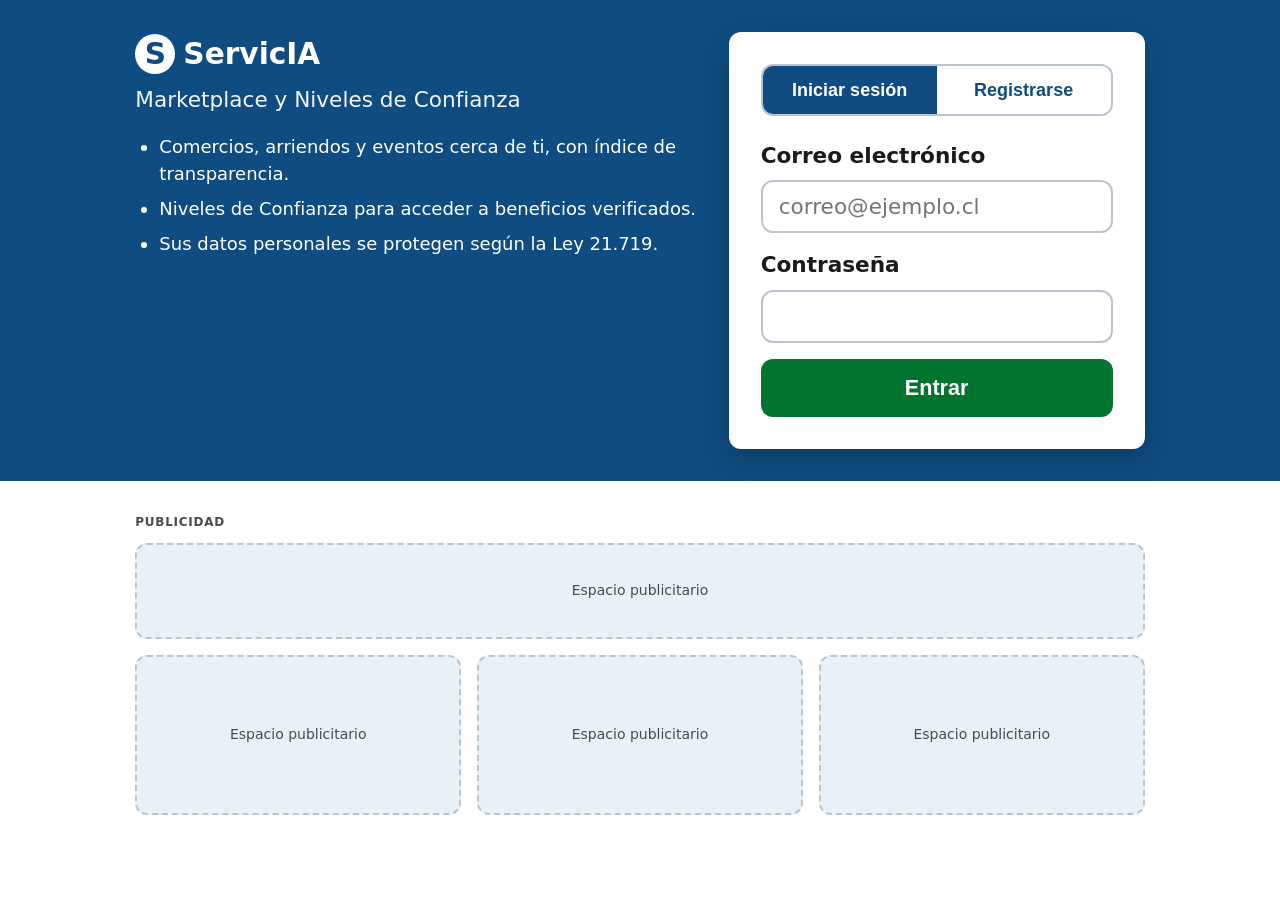
==== commit cd8f8813: "Enfocar la PWA en marketplace y Subir Confianza. Quita el asistente/historial, mejora la grilla del " ====
--- a/index.html
+++ b/index.html
@@ -3,7 +3,7 @@
 <head>
   <meta charset="UTF-8">
   <meta name="viewport" content="width=device-width, initial-scale=1.0">
-  <meta name="description" content="ServicIA orientación legal-financiera para adultos mayores chilenos">
+  <meta name="description" content="ServicIA marketplace y Niveles de Confianza">
   <meta name="theme-color" content="#0f4c81">
   <title>ServicIA</title>
   <link rel="manifest" href="manifest.json">
@@ -19,10 +19,10 @@
             <span class="brand__mark">S</span>
             <h1 class="auth__title">ServicIA</h1>
           </div>
-          <p class="auth__subtitle">Defensa patrimonial y prevención de fraudes</p>
+          <p class="auth__subtitle">Marketplace y Niveles de Confianza</p>
           <ul class="auth__beneficios">
-            <li>Orientación paso a paso ante amenazas de embargo, seguros no consentidos y cambios de plan.</li>
-            <li>Respuestas basadas en normativa oficial chilena, con sus fuentes.</li>
+            <li>Comercios, arriendos y eventos cerca de ti, con índice de transparencia.</li>
+            <li>Niveles de Confianza para acceder a beneficios verificados.</li>
             <li>Sus datos personales se protegen según la Ley 21.719.</li>
           </ul>
         </div>
@@ -82,7 +82,7 @@
 
   <header class="app-header">
     <div class="app-header__columna">
-    <button id="historyBtn" class="menu-toggle" type="button" aria-label="Abrir historial de consultas" aria-controls="historyPanel" aria-expanded="false" hidden>
+    <button id="historyBtn" class="menu-toggle" type="button" aria-label="Abrir menú" aria-controls="historyPanel" aria-expanded="false" hidden>
       <span class="menu-toggle__icon" aria-hidden="true">
         <svg viewBox="0 0 24 24" width="24" height="24" fill="none" stroke="currentColor" stroke-width="2" stroke-linecap="round">
           <line x1="3" y1="6" x2="21" y2="6"></line>
@@ -95,7 +95,7 @@
         <span class="brand__mark">S</span>
         <h1 class="brand__title">ServicIA</h1>
       </div>
-      <p class="brand__subtitle">Defensa patrimonial y prevención de fraudes</p>
+      <p class="brand__subtitle">Marketplace y Niveles de Confianza</p>
       <div class="header-actions">
         <button id="logoutBtn" class="install-btn" type="button" hidden>Cerrar sesión</button>
       </div>
@@ -103,93 +103,52 @@
   </header>
 
   <div id="historyOverlay" class="history-overlay" hidden></div>
-  <aside id="historyPanel" class="history" aria-label="Menú y historial de consultas" aria-hidden="true">
+  <aside id="historyPanel" class="history" aria-label="Menú principal" aria-hidden="true">
     <div class="history__head">
       <h2 class="history__title">Menú</h2>
       <button id="historyClose" class="history__close" type="button" aria-label="Cerrar menú">×</button>
     </div>
     <nav id="historyMenu" class="history-menu" aria-label="Menú principal">
-      <button class="history-menu__item history-menu__item--active" type="button" data-view="asistente" aria-current="page">
-        <svg class="history-menu__icon" viewBox="0 0 24 24" aria-hidden="true"><path d="M21 15a2 2 0 0 1-2 2H7l-4 4V5a2 2 0 0 1 2-2h14a2 2 0 0 1 2 2z"/></svg>
-        <span>Asistente</span>
+      <button class="history-menu__item history-menu__item--active" type="button" data-view="mapa" aria-current="page">
+        <svg class="history-menu__icon" viewBox="0 0 24 24" aria-hidden="true"><path d="M1 6l7-3 8 3 7-3v15l-7 3-8-3-7 3z"/><path d="M8 3v15M16 6v15"/></svg>
+        <span>Marketplace</span>
       </button>
       <button class="history-menu__item" type="button" data-view="verificacion">
         <svg class="history-menu__icon" viewBox="0 0 24 24" aria-hidden="true"><path d="M12 22s8-4 8-10V5l-8-3-8 3v7c0 6 8 10 8 10z"/><path d="M9 12l2 2 4-4"/></svg>
-        <span>Pasaporte de Confianza</span>
-      </button>
-      <button class="history-menu__item" type="button" data-view="mapa">
-        <svg class="history-menu__icon" viewBox="0 0 24 24" aria-hidden="true"><path d="M1 6l7-3 8 3 7-3v15l-7 3-8-3-7 3z"/><path d="M8 3v15M16 6v15"/></svg>
-        <span>Mapa</span>
-      </button>
-      <button class="history-menu__item" type="button" data-view="dashboard">
-        <svg class="history-menu__icon" viewBox="0 0 24 24" aria-hidden="true"><path d="M3 3v18h18M7 16v-5M12 16V8M17 16v-9"/></svg>
-        <span>Dashboard</span>
+        <span>Niveles de Confianza</span>
+      </button>
+      <button class="history-menu__item" type="button" data-view="subir-confianza">
+        <svg class="history-menu__icon" viewBox="0 0 24 24" aria-hidden="true"><path d="M12 19V5"/><path d="M5 12l7-7 7 7"/><path d="M4 19h16"/></svg>
+        <span>Subir Confianza</span>
       </button>
       <button class="history-menu__item" type="button" data-view="perfil">
         <svg class="history-menu__icon" viewBox="0 0 24 24" aria-hidden="true"><path d="M20 21v-2a4 4 0 0 0-4-4H8a4 4 0 0 0-4 4v2"/><circle cx="12" cy="7" r="4"/></svg>
         <span>Perfil</span>
       </button>
     </nav>
-    <h3 class="history__section">Historial de consultas</h3>
-    <div id="historyList" class="history__list"></div>
-    <div class="history__foot">
-      <button id="historyClear" class="history__clear" type="button">Borrar historial</button>
-    </div>
   </aside>
 
   <main id="main" class="main">
-    <section id="asistenteView" class="view">
-      <nav aria-label="Temas de orientación">
-        <ul id="categoryList" class="category-list"></ul>
-      </nav>
-      <div id="auditoria" class="auditoria"></div>
-    </section>
-
-    <section id="formView" class="view" hidden>
-      <button id="backFromForm" class="back-btn" type="button">Volver</button>
-      <h2 id="formTitle" class="section-heading">Solicitar orientación personalizada</h2>
-      <form id="orientationForm" class="form" novalidate>
-        <div class="field">
-          <label class="field__label" for="formName">Nombre</label>
-          <input id="formName" class="field__input" name="nombre" type="text" required minlength="2" maxlength="60">
-        </div>
-        <div class="field">
-          <label class="field__label" for="formRut">RUT</label>
-          <input id="formRut" class="field__input" name="rut" type="text" required minlength="8" maxlength="12" placeholder="12.345.678-9" aria-describedby="rutHelp">
-          <p id="rutHelp" class="help-text">Ingrese el RUT con puntos y guión.</p>
-          <p id="rutError" class="error-text" role="alert" aria-live="assertive"></p>
-        </div>
-        <div class="field">
-          <label class="field__label" for="formTopic">Tema</label>
-          <input id="formTopic" class="field__input" name="tema" type="text" required minlength="3" maxlength="80">
-        </div>
-        <div class="field">
-          <label class="field__label" for="formMessage">Mensaje</label>
-          <textarea id="formMessage" class="field__textarea" name="mensaje" required minlength="10" maxlength="500" rows="4"></textarea>
-        </div>
-        <button id="submitForm" class="submit-btn" type="submit">Analizar mi caso</button>
-        <p id="formStatus" class="status-text" aria-live="polite"></p>
-      </form>
-    </section>
-
-    <section id="mapView" class="view" hidden>
-      <h2 class="section-heading">Mapa</h2>
-      <p class="section-lead">Ubicación de comercios e instituciones en Chile.</p>
-      <div id="mapContainer" class="map-box"></div>
-      <p id="mapStatus" class="status-text" aria-live="polite"></p>
-    </section>
-
-    <section id="dashboardView" class="view" hidden>
-      <h2 class="section-heading">Dashboard</h2>
-      <p class="section-lead">Resumen de sus consultas guardadas en este dispositivo.</p>
-      <div id="dashKpis" class="dash-kpis"></div>
-      <h3 class="section-heading">Consultas por tema</h3>
-      <div id="dashBars" class="dash-bars"></div>
+    <section id="mapView" class="view">
+      <div id="marketList" class="market">
+        <div class="market__head">
+          <h2 class="section-heading">Marketplace</h2>
+          <p class="section-lead">Comercios, arriendos y eventos cerca de ti, ordenados por cercanía.</p>
+          <div class="market__search">
+            <input id="marketSearch" class="field__input" type="search" placeholder="Buscar gimnasios, arriendos, eventos..." maxlength="80" />
+          </div>
+          <div id="marketFilters" class="market__filters" role="group" aria-label="Filtrar por categoría"></div>
+          <p class="market__count" id="marketCount"></p>
+        </div>
+        <div id="marketGrid" class="market__grid"></div>
+        <p id="marketStatus" class="status-text" aria-live="polite"></p>
+      </div>
+      <div id="marketDetail" class="market-detalle" hidden></div>
     </section>
 
     <section id="perfilView" class="view" hidden>
       <h2 class="section-heading">Mi perfil</h2>
-      <p class="section-lead">Sus datos de cuenta y el estado de su Pasaporte de Confianza.</p>
+      <p class="section-lead">Sus datos de cuenta y el estado de sus Niveles de Confianza.</p>
       <div id="perfilStatus" class="status-text" aria-live="polite"></div>
 
       <form id="perfilForm" class="form config-card">
@@ -222,71 +181,37 @@
       </form>
 
       <div class="config-card">
-        <h3 class="section-heading">Pasaporte de Confianza</h3>
+        <h3 class="section-heading">Niveles de Confianza</h3>
         <dl id="perfilPasaporte" class="perfil-datos"></dl>
       </div>
-
-      <form id="perfilDocForm" class="form">
-        <h3 class="section-heading">Verificación de arriendo (Nivel 2)</h3>
-        <p class="field__hint">Suba su liquidación de sueldo o certificado Dicom en PDF (máximo 1 MB) para obtener su score de arriendo. El archivo se procesa en memoria y no se guarda.</p>
-        <div class="field">
-          <input id="perfilDoc" class="field__input" type="file" accept="application/pdf" />
-        </div>
-        <button id="perfilDocSubir" class="submit-btn" type="submit">Subir PDF</button>
-        <p id="perfilDocStatus" class="status-text" role="alert" aria-live="assertive"></p>
-      </form>
 
       <div class="config-card">
         <h3 class="section-heading">Cuenta</h3>
-        <button id="perfilClear" class="history__clear" type="button">Borrar historial de consultas</button>
         <button id="perfilLogout" class="submit-btn" type="button">Cerrar sesión</button>
+        <button id="perfilEliminar" class="perfil-danger" type="button">Cerrar cuenta</button>
+        <form id="perfilEliminarForm" class="perfil-eliminar" hidden>
+          <p class="field__hint">Se borran su cuenta, su perfil y sus reservas. No se puede deshacer.</p>
+          <div class="field">
+            <label class="field__label" for="perfilEliminarPass">Confirme su contraseña</label>
+            <input id="perfilEliminarPass" class="field__input" type="password" autocomplete="current-password" maxlength="128" required />
+          </div>
+          <button class="perfil-danger" type="submit">Eliminar mi cuenta</button>
+          <button id="perfilEliminarCancelar" class="history__clear" type="button">No eliminar</button>
+          <p id="perfilEliminarStatus" class="status-text" role="alert" aria-live="assertive"></p>
+        </form>
       </div>
     </section>
 
     <section id="verifyView" class="view" hidden>
-      <h2 class="section-heading">Pasaporte de Confianza</h2>
-      <p class="section-lead">Credencial verificada en fuentes oficiales. Seleccione el rubro para ver los indicadores de solvencia y certeza jurídica.</p>
-      <div id="pasaporteRaiz" class="pasaporte"></div>
-      <h3 class="pasaporte__subtitulo">Cómo confirmar que un mensaje o documento es real</h3>
-      <div class="config-card">
-        <ol class="verify-steps">
-          <li>No pague ni entregue su RUT, claves o datos bancarios por teléfono, SMS o correo.</li>
-          <li>Busque el número de causa o de expediente en el sitio oficial de la institución, no en el enlace que le enviaron.</li>
-          <li>Un embargo o notificación judicial se entrega por escrito, por un receptor judicial.</li>
-          <li>Si tiene dudas, consulte en los canales oficiales de abajo.</li>
-        </ol>
-      </div>
-      <nav class="config-card" aria-label="Canales oficiales">
-        <a class="app-footer__link" href="https://www.sernac.cl" target="_blank" rel="noopener noreferrer">SERNAC</a>
-        <a class="app-footer__link" href="https://www.sernamyp.cl" target="_blank" rel="noopener noreferrer">SERNAMYP</a>
-        <a class="app-footer__link" href="https://www.chileatiende.gob.cl" target="_blank" rel="noopener noreferrer">ChileAtiende</a>
-      </nav>
-      <p class="help-text">Esta sección orienta, pero no verifica documentos ni sellos de forma automática.</p>
+      <h2 class="section-heading">Niveles de Confianza</h2>
+      <div id="pasaporteRaiz" class="niveles"></div>
+    </section>
+
+    <section id="subirConfianzaView" class="view" hidden>
+      <h2 class="section-heading">Subir Confianza</h2>
+      <div id="subirConfianzaRaiz" class="confianza"></div>
     </section>
   </main>
-
-  <button id="asistenteFab" class="asistente-fab" type="button" aria-controls="asistentePanel" aria-expanded="false" hidden>
-    <svg viewBox="0 0 24 24" width="22" height="22" fill="none" stroke="currentColor" stroke-width="2" stroke-linecap="round" aria-hidden="true"><path d="M21 15a2 2 0 0 1-2 2H7l-4 4V5a2 2 0 0 1 2-2h14a2 2 0 0 1 2 2z"></path></svg>
-    <span class="u-visually-hidden">Abrir Asistente ServicIA</span>
-  </button>
-
-  <section id="asistentePanel" class="asistente-panel" role="dialog" aria-labelledby="asistenteTitulo" hidden>
-    <header class="asistente-panel__head">
-      <div>
-        <h2 id="asistenteTitulo" class="asistente-panel__title">Asistente ServicIA</h2>
-        <p id="asistenteTema" class="asistente-panel__tema"></p>
-      </div>
-      <button id="asistenteClose" class="asistente-panel__close" type="button" aria-label="Cerrar asistente">&times;</button>
-    </header>
-    <div id="chatMessages" class="chat__messages asistente-panel__messages" role="log" aria-live="polite" aria-label="Mensajes del asistente"></div>
-    <form id="chatForm" class="chat__form">
-      <label for="chatInput" class="u-visually-hidden">Escriba su pregunta</label>
-      <input id="chatInput" class="chat__input" type="text" placeholder="Escriba su pregunta..." autocomplete="off" maxlength="300">
-      <button id="chatSend" class="chat__send" type="submit" aria-label="Enviar mensaje" disabled>Enviar</button>
-    </form>
-    <p id="chatStatus" class="chat__status" aria-live="polite"></p>
-    <p class="asistente-panel__nota">Respuestas basadas en normativa oficial. Es orientación, no asesoría legal.</p>
-  </section>
 
   <footer class="app-footer">
     <p class="app-footer__note">ServicIA es una orientación inicial, no reemplaza asesoría profesional.</p>
@@ -297,24 +222,18 @@
     </nav>
   </footer>
 
-  <script src="js/data/categorias.js">
-</script>
-  <script src="js/core/security.js">
-</script>
-  <script src="js/compliance.js">
-</script>
-  <script src="js/core/auth.js">
-</script>
-  <script src="js/services/api.js">
-</script>
-  <script src="js/modules/history.js">
-</script>
+  <script src="js/data/categorias.js"></script>
+  <script src="js/core/security.js"></script>
+  <script src="js/compliance.js"></script>
+  <script src="js/core/auth.js"></script>
   <script src="js/modules/pasaporte.js"></script>
-  <script src="js/app.js">
-</script>
-  <script>    if ('serviceWorker' in navigator) {
+  <script src="js/modules/subir-confianza.js"></script>
+  <script src="js/modules/market.js"></script>
+  <script src="js/app.js"></script>
+  <script>
+    if ('serviceWorker' in navigator) {
       navigator.serviceWorker.register('sw.js').catch(function () {});
     }
-</script>
+  </script>
 </body>
 </html>
--- a/css/styles.css
+++ b/css/styles.css
@@ -263,128 +263,6 @@
   }
 }
 
-.category-list {
-  list-style: none;
-  margin: 0 0 var(--space-xl);
-  padding: 0;
-  display: grid;
-  grid-template-columns: 1fr;
-  gap: var(--space-md);
-}
-
-@media (min-width: 40rem) {
-  .category-list {
-    grid-template-columns: repeat(3, 1fr);
-  }
-}
-
-.category-card {
-  display: flex;
-  flex-direction: column;
-  align-items: flex-start;
-  width: 100%;
-  min-height: var(--touch-min);
-  padding: var(--space-md);
-  font-size: var(--font-size-lg);
-  font-weight: 600;
-  text-align: left;
-  color: var(--color-primary);
-  background-color: var(--color-secondary);
-  border: 2px solid transparent;
-  border-radius: var(--radius);
-  cursor: pointer;
-  transition: border-color 0.15s ease, background-color 0.15s ease;
-}
-
-.category-card:hover,
-.category-card--activo {
-  background-color: #d9e8f4;
-  border-color: var(--color-primary);
-}
-
-.category-card:focus {
-  outline: none;
-}
-
-.category-card:focus-visible {
-  outline: 3px solid var(--color-primary);
-  outline-offset: 2px;
-}
-
-.category-card__header {
-  display: flex;
-  align-items: center;
-  gap: var(--space-sm, 0.5rem);
-}
-
-.category-card__icono {
-  display: inline-flex;
-  align-items: center;
-  justify-content: center;
-  flex: 0 0 auto;
-  box-sizing: border-box;
-  width: 2rem;
-  height: 2rem;
-  padding: 0.5rem;
-  color: var(--icono-fg);
-  background-color: var(--icono-bg);
-  border-radius: 50%;
-}
-
-.category-card__icono svg {
-  width: 100%;
-  height: 100%;
-}
-
-.category-card__title {
-  display: block;
-  line-height: 1.3;
-}
-
-.category-card__topic {
-  display: flex;
-  align-items: center;
-  gap: 0.5rem;
-  margin-top: var(--space-sm, 0.5rem);
-  font-size: var(--font-size-base);
-  font-weight: 500;
-  color: var(--color-muted);
-}
-
-.category-card__topic::before {
-  content: "";
-  flex: 0 0 auto;
-  width: 0.5rem;
-  height: 0.5rem;
-  border-radius: 50%;
-  background-color: var(--color-primary);
-}
-
-@media (min-width: 40rem) {
-  .category-card {
-    padding: var(--space-lg);
-  }
-}
-
-.back-btn {
-  margin-bottom: var(--space-md);
-  padding: var(--space-sm) var(--space-md);
-  font-size: var(--font-size-base);
-  color: var(--color-primary);
-  background-color: transparent;
-  border: 2px solid var(--color-primary);
-  border-radius: var(--radius);
-  cursor: pointer;
-  min-height: var(--touch-min);
-}
-
-.back-btn:hover,
-.back-btn:focus {
-  background-color: var(--color-secondary);
-  outline: 3px solid var(--color-primary);
-  outline-offset: 2px;
-}
-
 .submit-btn {
   width: 100%;
   min-height: var(--touch-min);
@@ -470,189 +348,11 @@
   cursor: not-allowed;
 }
 
-.chat__messages {
-  max-height: 22rem;
-  min-height: 0;
-  overflow-y: auto;
-  padding: 0;
-  display: flex;
-  flex-direction: column;
-  gap: 0;
-  background-color: #f8f9fa;
-}
-
-.chat__messages--has-messages {
-  padding: var(--space-sm);
-  gap: var(--space-sm);
-}
-
-.chat__bubble {
-  max-width: 90%;
-  padding: var(--space-xs) var(--space-sm);
-  border-radius: var(--radius);
-  font-size: var(--font-size-base);
-  line-height: 1.45;
-  word-wrap: break-word;
-  flex-shrink: 0;
-}
-
-.chat__bubble--user {
-  align-self: flex-end;
-  background-color: var(--color-primary);
-  color: #ffffff;
-  border-bottom-right-radius: 0.25rem;
-}
-
-.chat__bubble--bot {
-  align-self: flex-start;
-  background-color: #ffffff;
-  color: var(--color-text);
-  border: 1px solid var(--color-border);
-  border-bottom-left-radius: 0.25rem;
-}
-
-.chat__bubble--waiting {
-  display: inline-flex;
-  align-items: center;
-  gap: 0.3rem;
-  padding: var(--space-sm) var(--space-md);
-}
-
-.chat__dot {
-  width: 0.5rem;
-  height: 0.5rem;
-  border-radius: 50%;
-  background-color: var(--color-primary);
-  opacity: 0.3;
-  animation: chat-dot 1s infinite ease-in-out;
-}
-
-.chat__dot:nth-child(2) { animation-delay: 0.15s; }
-.chat__dot:nth-child(3) { animation-delay: 0.3s; }
-
-@keyframes chat-dot {
-  0%, 80%, 100% { opacity: 0.3; transform: translateY(0); }
-  40% { opacity: 1; transform: translateY(-0.2rem); }
-}
-
-@media (prefers-reduced-motion: reduce) {
-  .chat__dot { animation: none; opacity: 0.6; }
-}
-
-.chat__answer {
-  margin: 0;
-  white-space: pre-line;
-}
-
-.chat__sources-title {
-  margin: var(--space-xs) 0 0;
-  font-size: 0.875rem;
-  font-weight: 600;
-  color: var(--color-muted);
-}
-
-.chat__sources {
-  margin: 0.25rem 0 0;
-  padding-left: 1.25rem;
-  font-size: 0.875rem;
-}
-
-.chat__sources a {
-  color: var(--color-primary);
-}
-
-.chat__form {
-  display: flex;
-  gap: var(--space-xs);
-  padding: var(--space-sm);
-  border-top: 2px solid var(--color-border);
-  background-color: var(--color-bg);
-}
-
-.chat__input {
-  flex: 1;
-  min-width: 0;
-  min-height: var(--touch-min);
-  padding: var(--space-xs) var(--space-sm);
-  font-size: var(--font-size-base);
-  font-family: inherit;
-  border: 2px solid var(--color-border);
-  border-radius: var(--radius);
-  background-color: var(--color-bg);
-  color: var(--color-text);
-}
-
-.chat__input:focus {
-  outline: 3px solid var(--color-primary);
-  outline-offset: 2px;
-  border-color: var(--color-primary);
-}
-
-.chat__send {
-  flex: 0 0 auto;
-  min-height: var(--touch-min);
-  padding: var(--space-xs) var(--space-sm);
-  font-size: var(--font-size-base);
-  font-weight: 600;
-  color: #ffffff;
-  background-color: var(--color-primary);
-  border: none;
-  border-radius: var(--radius);
-  cursor: pointer;
-}
-
-.chat__send:hover,
-.chat__send:focus {
-  background-color: var(--color-primary-dark);
-  outline: 3px solid var(--color-primary);
-  outline-offset: 2px;
-}
-
-.chat__send:disabled {
-  background-color: var(--color-muted);
-  cursor: not-allowed;
-}
-
-.chat__status {
-  display: none;
-}
-
-@media (min-width: 40rem) {
-
-  .chat__messages {
-    max-height: 28rem;
-  }
-
-  .chat__messages--has-messages {
-    padding: var(--space-md);
-    gap: var(--space-md);
-  }
-
-  .chat__bubble {
-    max-width: 85%;
-    padding: var(--space-sm) var(--space-md);
-  }
-
-  .chat__form {
-    gap: var(--space-sm);
-    padding: var(--space-md);
-  }
-
-  .chat__input {
-    padding: var(--space-sm) var(--space-md);
-    font-size: var(--font-size-lg);
-  }
-
-  .chat__send {
-    padding: var(--space-sm) var(--space-lg);
-    font-size: var(--font-size-lg);
-  }
-}
 
 .app-footer {
   background-color: #f5f5f5;
   color: var(--color-muted);
-  padding: var(--space-md) var(--space-md) calc(var(--space-md) + var(--touch-min) + var(--page-pad));
+  padding: var(--space-md) var(--space-md) calc(var(--space-md) + var(--page-pad));
   text-align: center;
   margin-top: var(--space-lg);
   font-size: 0.875rem;
@@ -1251,66 +951,460 @@
   cursor: not-allowed;
 }
 
-.dash-kpis {
-  display: grid;
-  grid-template-columns: 1fr 1fr;
+
+/* --- Marketplace: grilla de tarjetas --- */
+.market {
+  /* Colores tomados de la paleta de la página (:root). Azul: selección y puntaje.
+     Verde: acción principal, igual que los botones de envío. Naranja: requiere verificación. */
+  --market-accent: var(--color-primary);
+  --market-action: var(--color-success);
+  --market-warn: var(--color-accent);
+}
+
+.market__head {
+  display: flex;
+  flex-direction: column;
   gap: var(--space-sm);
-  margin-bottom: var(--space-lg);
-}
-
-.dash-kpi {
-  margin: 0;
-  padding: var(--space-md);
+  margin-bottom: var(--space-md);
+}
+
+.market__search .field__input,
+.market__search input {
+  width: 100%;
+}
+
+.market__filters {
+  display: flex;
+  flex-wrap: wrap;
+  gap: var(--space-xs);
+}
+
+.market__filtro {
+  padding: 0.35rem 0.8rem;
+  font-size: 0.8rem;
+  font-weight: 600;
+  color: var(--color-text);
+  background: var(--color-bg);
+  border: 2px solid var(--color-border);
+  border-radius: 999px;
+  cursor: pointer;
+}
+
+.market__filtro--activo {
+  color: #ffffff;
+  background: var(--market-accent);
+  border-color: var(--market-accent);
+}
+
+.market__count {
+  margin: 0;
+  font-size: 0.75rem;
+  font-weight: 700;
+  text-transform: uppercase;
+  letter-spacing: 0.04em;
+  color: var(--color-muted);
+}
+
+.market__grid {
+  display: grid;
+  grid-template-columns: 1fr;
+  gap: var(--space-md);
+}
+
+.market__card {
+  display: flex;
+  flex-direction: column;
+  height: 100%;
+  padding: 0;
+  overflow: hidden;
+  background: var(--color-bg);
   border: 2px solid var(--color-border);
   border-radius: var(--radius);
-  background-color: var(--color-bg);
-}
-
-.dash-kpi__label {
-  margin: 0;
-  font-size: 0.875rem;
-  color: var(--color-muted);
-}
-
-.dash-kpi__value {
-  margin: var(--space-xs) 0 0;
-  font-size: var(--font-size-lg);
-  font-weight: 700;
-  color: var(--color-primary);
-}
-
-.dash-bars {
-  display: grid;
-  gap: var(--space-md);
-}
-
-.dash-bar__label {
-  display: flex;
+}
+
+.market__card--click {
+  cursor: pointer;
+  transition: border-color 0.15s ease, transform 0.15s ease;
+}
+
+.market__card--click:hover,
+.market__card--click:focus-visible {
+  border-color: var(--color-primary);
+  outline: none;
+}
+
+.market__card--click:focus-visible {
+  box-shadow: 0 0 0 3px rgba(15, 76, 129, 0.25);
+}
+
+.market__media {
+  position: relative;
+  flex: 0 0 auto;
+  background: var(--color-secondary);
+}
+
+.market__foto {
+  display: block;
+  width: 100%;
+  aspect-ratio: 21 / 9;
+  max-height: 7.5rem;
+  object-fit: cover;
+}
+
+.market__card-body {
+  display: flex;
+  flex-direction: column;
+  gap: 0.4rem;
+  flex: 1 1 auto;
+  padding: var(--space-md);
+}
+
+/* Bloques con alto fijo para que todas las tarjetas de la fila queden iguales. */
+.market__card-nombre {
+  margin: 0;
+  font-size: 1.05rem;
+  font-weight: 800;
+  line-height: 1.25;
+  color: var(--color-text);
+  display: -webkit-box;
+  -webkit-line-clamp: 2;
+  -webkit-box-orient: vertical;
+  overflow: hidden;
+}
+
+.market__card-dir {
+  margin: 0;
+  font-size: 0.78rem;
+  color: var(--color-muted);
+  display: -webkit-box;
+  -webkit-line-clamp: 2;
+  -webkit-box-orient: vertical;
+  overflow: hidden;
+}
+
+.market__card-desc {
+  margin: 0;
+  font-size: 0.82rem;
+  line-height: 1.4;
+  color: var(--color-text);
+  display: -webkit-box;
+  -webkit-line-clamp: 3;
+  -webkit-box-orient: vertical;
+  overflow: hidden;
+}
+
+/* El pie empuja a la base de la tarjeta: el botón queda alineado en todas. */
+.market__card-pie {
+  display: flex;
+  align-items: center;
   justify-content: space-between;
   gap: var(--space-sm);
-  margin: 0 0 var(--space-xs);
+  margin-top: auto;
+  padding-top: var(--space-sm);
+  border-top: 1px solid var(--color-border);
+}
+
+.market__icono {
+  display: inline-flex;
+  width: 16px;
+  height: 16px;
+}
+
+.market__icono svg {
+  width: 100%;
+  height: 100%;
+}
+
+.market__card-top {
+  position: absolute;
+  inset: auto 0 0 0;
+  display: flex;
+  flex-wrap: wrap;
+  align-items: center;
+  justify-content: space-between;
+  gap: var(--space-xs);
+  padding: var(--space-sm);
+  background: linear-gradient(transparent, rgba(0, 0, 0, 0.55));
+}
+
+.market__chip {
+  display: inline-flex;
+  align-items: center;
+  gap: 0.35rem;
+  font-size: 0.72rem;
+  font-weight: 700;
+  color: var(--color-primary);
+  background: rgba(255, 255, 255, 0.95);
+  border: 1px solid rgba(255, 255, 255, 0.8);
+  padding: 0.15rem 0.5rem;
+  border-radius: 0.4rem;
+}
+
+.market__logo {
+  display: inline-flex;
+  align-items: center;
+  justify-content: center;
+  width: 2.35rem;
+  height: 2.35rem;
+  font-size: 0.72rem;
+  font-weight: 800;
+  letter-spacing: 0.02em;
+  color: var(--color-primary);
+  background: rgba(255, 255, 255, 0.96);
+  border: 2px solid rgba(255, 255, 255, 0.95);
+  border-radius: 50%;
+  box-shadow: 0 2px 8px rgba(0, 0, 0, 0.2);
+}
+
+.market__logo--img {
+  object-fit: cover;
+  padding: 0;
+}
+
+.market__sello {
+  display: inline-flex;
+  align-items: center;
+  flex: 0 0 auto;
+  max-width: 48%;
+  padding: 0.35rem 0.55rem;
+  font-size: 0.72rem;
+  font-weight: 700;
+  line-height: 1.2;
+  color: var(--color-muted);
+  background: var(--color-secondary);
+  border-radius: 999px;
+}
+
+.market__sello--ok {
+  color: var(--color-success-ink);
+  background: var(--color-success-soft);
+  border: 1px solid var(--color-success);
+}
+
+.market__nivel {
+  display: inline-flex;
+  align-items: center;
+  flex: 0 0 auto;
+  max-width: 48%;
+  padding: 0.35rem 0.55rem;
+  font-size: 0.72rem;
+  font-weight: 800;
+  line-height: 1.2;
+  color: #7a3200;
+  background: #fff1e3;
+  border: 1px solid var(--color-accent);
+  border-radius: 999px;
+}
+
+.market__card--nivel {
+  border-color: #e0b48a;
+}
+
+.market-detalle__aviso-nivel {
+  margin: 0;
+  padding: var(--space-sm) var(--space-md);
+  font-size: 0.95rem;
+  font-weight: 700;
+  color: #7a3200;
+  background: #fff1e3;
+  border-left: 3px solid var(--color-accent);
+}
+
+.market-detalle__descargo {
+  margin: 0;
+  font-size: 0.8rem;
+  color: var(--color-muted);
+  line-height: 1.4;
+}
+
+.market__card-score strong {
+  font-size: 1rem;
+  color: var(--market-accent);
+}
+
+.market__card-score-lbl {
+  display: block;
+  font-size: 0.72rem;
+  color: var(--color-muted);
+  line-height: 1.25;
+}
+
+.market__card-score--detalle {
+  margin: var(--space-sm) 0 var(--space-md);
+  padding: var(--space-sm) var(--space-md);
+  background: var(--color-secondary);
+  border-radius: var(--radius-sm);
+}
+
+.market__card-score--detalle strong {
+  font-size: 1.25rem;
+}
+
+.market__cta {
+  flex: 0 0 auto;
+  padding: 0.55rem 1rem;
+  font-size: 0.82rem;
+  font-weight: 700;
+  color: #ffffff;
+  background: var(--market-action);
+  border: none;
+  border-radius: var(--radius);
+  cursor: pointer;
+}
+
+
+.market__cta:hover,
+.market__cta:focus {
+  filter: brightness(0.92);
+}
+
+.market__cta--bloqueado {
+  background: var(--market-warn);
+}
+
+.market__vacio {
+  padding: var(--space-lg);
+  text-align: center;
+  font-size: 0.85rem;
+  color: var(--color-muted);
+}
+
+@media (min-width: 40rem) {
+  .market__grid {
+    grid-template-columns: repeat(2, 1fr);
+  }
+}
+
+@media (min-width: 64rem) {
+  .market__grid {
+    grid-template-columns: repeat(3, 1fr);
+  }
+}
+
+.market-detalle {
+  display: grid;
+  gap: var(--space-md);
+  max-width: 40rem;
+}
+
+.market-detalle[hidden] {
+  display: none;
+}
+
+.market-detalle__volver {
+  justify-self: start;
+  min-height: var(--touch-min);
+  padding: 0 var(--space-md);
   font-size: var(--font-size-base);
-  color: var(--color-text);
-}
-
-.dash-bar__track {
-  height: 0.75rem;
+  font-weight: 700;
+  color: var(--color-primary);
+  background: transparent;
+  border: 2px solid var(--color-primary);
+  border-radius: var(--radius);
+  cursor: pointer;
+}
+
+.market-detalle__media {
   overflow: hidden;
-  border-radius: 999px;
-  background-color: var(--color-secondary);
-}
-
-.dash-bar__fill {
-  height: 100%;
-  background-color: var(--color-primary);
-}
-
-.map-box {
-  height: 60vh;
-  min-height: 18rem;
-  border: 2px solid var(--color-border);
   border-radius: var(--radius);
-  overflow: hidden;
+  background: var(--color-secondary);
+}
+
+.market-detalle__foto {
+  display: block;
+  width: 100%;
+  aspect-ratio: 16 / 9;
+  max-height: 14rem;
+  object-fit: cover;
+}
+
+.market-detalle__chips {
+  display: flex;
+  flex-wrap: wrap;
+  gap: var(--space-xs);
+}
+
+.market-detalle__dir {
+  margin: 0;
+  color: var(--color-muted);
+  font-size: 0.95rem;
+}
+
+.market-detalle__subtitulo {
+  margin: var(--space-sm) 0 0;
+  font-size: var(--font-size-base);
+  color: var(--color-primary);
+}
+
+.market-detalle__desc {
+  margin: 0;
+  line-height: 1.5;
+}
+
+.market-detalle__datos {
+  display: grid;
+  grid-template-columns: 8rem 1fr;
+  gap: 0.35rem var(--space-md);
+  margin: 0;
+}
+
+.market-detalle__datos dt {
+  margin: 0;
+  font-size: 0.75rem;
+  font-weight: 700;
+  letter-spacing: 0.03em;
+  text-transform: uppercase;
+  color: var(--color-muted);
+}
+
+.market-detalle__datos dd {
+  margin: 0;
+}
+
+.market-detalle .market__cta {
+  width: 100%;
+  min-height: var(--touch-min);
+  font-size: var(--font-size-base);
+}
+
+/* Acciones destructivas de la cuenta: rojo de la paleta. */
+.perfil-danger {
+  width: 100%;
+  min-height: var(--touch-min);
+  padding: var(--space-sm) var(--space-md);
+  font-size: var(--font-size-base);
+  font-weight: 700;
+  color: #ffffff;
+  background: var(--color-error);
+  border: none;
+  border-radius: var(--radius);
+  cursor: pointer;
+}
+
+.perfil-danger:hover,
+.perfil-danger:focus {
+  filter: brightness(0.9);
+}
+
+.perfil-danger:disabled {
+  background: var(--color-muted);
+  cursor: not-allowed;
+}
+
+.perfil-eliminar {
+  display: grid;
+  gap: var(--space-sm);
+  padding: var(--space-md);
+  border: 2px solid var(--color-error);
+  border-radius: var(--radius);
+}
+
+.perfil-eliminar[hidden] {
+  display: none;
+}
+
+.perfil-eliminar .status-text:empty {
+  display: none;
 }
 
 .config-card {
@@ -1485,527 +1579,583 @@
   color: var(--color-primary);
 }
 
-/* Auditoria del tema */
-.auditoria {
-  display: grid;
-  gap: var(--space-lg);
-}
-
-.auditoria__card {
+
+/* --- Niveles de Confianza (mockup gamificación) --- */
+.niveles {
+  display: grid;
+  gap: var(--space-xl);
+}
+
+.niveles__hero {
+  display: grid;
+  gap: var(--space-sm);
   padding: var(--space-lg);
-  background-color: var(--color-bg);
+  color: #fff;
+  background:
+    linear-gradient(135deg, #0f4c81 0%, #1a6aab 100%);
+  border-radius: var(--radius);
+}
+
+.niveles__hero--especial {
+  background: linear-gradient(135deg, #c45c00 0%, #e07a20 100%);
+}
+
+.niveles__hero-etiqueta {
+  margin: 0;
+  font-size: 0.8rem;
+  font-weight: 700;
+  letter-spacing: 0.06em;
+  text-transform: uppercase;
+  opacity: 0.9;
+}
+
+.niveles__hero-fila {
+  display: flex;
+  align-items: center;
+  gap: var(--space-md);
+}
+
+.niveles__hero-num {
+  display: inline-flex;
+  align-items: center;
+  justify-content: center;
+  flex: 0 0 auto;
+  width: 4.25rem;
+  height: 4.25rem;
+  font-size: 2.25rem;
+  font-weight: 800;
+  line-height: 1;
+  color: #0f4c81;
+  background: #fff;
+  border-radius: 50%;
+  box-shadow: 0 0 0 0.35rem rgba(255, 255, 255, 0.25);
+  animation: niveles-pulse 1.6s ease-in-out infinite;
+}
+
+.niveles__hero--especial .niveles__hero-num {
+  color: #c45c00;
+}
+
+.niveles__hero-texto {
+  min-width: 0;
+}
+
+.niveles__hero-nombre {
+  margin: 0;
+  font-size: var(--font-size-xl);
+  font-weight: 800;
+  line-height: 1.15;
+}
+
+.niveles__hero-pista {
+  margin: 0.35rem 0 0;
+  font-size: 0.95rem;
+  opacity: 0.92;
+}
+
+.niveles__progreso {
+  padding: var(--space-md) var(--space-sm);
+  background: var(--color-secondary);
+  border: 1px solid var(--color-border);
+  border-radius: var(--radius);
+}
+
+.niveles__pista {
+  list-style: none;
+  margin: 0;
+  padding: 0;
+  display: grid;
+  grid-template-columns: repeat(4, 1fr);
+  gap: var(--space-xs);
+}
+
+.niveles__paso {
+  display: grid;
+  justify-items: center;
+  gap: 0.35rem;
+  text-align: center;
+}
+
+.niveles__paso-num {
+  display: inline-flex;
+  align-items: center;
+  justify-content: center;
+  width: 2.5rem;
+  height: 2.5rem;
+  font-weight: 700;
+  border-radius: 50%;
   border: 2px solid var(--color-border);
-  border-radius: var(--radius);
-}
-
-.auditoria__card[hidden] {
-  display: none;
-}
-
-.auditoria__head {
-  margin-bottom: var(--space-md);
-  padding-bottom: var(--space-s);
-}
-
-.auditoria__paso {
+  background: var(--color-bg);
+  color: var(--color-muted);
+  transition: transform 0.2s ease, background-color 0.2s ease, border-color 0.2s ease;
+}
+
+.niveles__paso-label {
+  font-size: 0.75rem;
+  color: var(--color-muted);
+  line-height: 1.2;
+}
+
+.niveles__aqui {
   display: inline-block;
-  font-size: 0.75rem;
-  font-weight: 700;
+  margin-top: 0.1rem;
+  padding: 0.1rem 0.45rem;
+  font-size: 0.7rem;
+  font-weight: 800;
   letter-spacing: 0.04em;
   text-transform: uppercase;
-  color: black;
-  background-color: rgba(234, 250, 240, 0);
+  color: #fff;
+  background: var(--color-primary);
   border-radius: 999px;
 }
 
-.auditoria__titulo {
-  margin: var(--space-xs) 0 0;
+.niveles__paso--especial .niveles__aqui {
+  background: var(--color-accent);
+}
+
+.niveles__paso--hecho .niveles__paso-num {
+  background: var(--color-success);
+  border-color: var(--color-success);
+  color: #fff;
+}
+
+.niveles__paso--actual .niveles__paso-num {
+  background: var(--color-primary);
+  border-color: var(--color-primary);
+  color: #fff;
+  transform: scale(1.12);
+}
+
+.niveles__paso--actual .niveles__paso-label {
+  font-weight: 700;
+  color: var(--color-primary);
+}
+
+.niveles__paso--especial .niveles__paso-num {
+  border-style: dashed;
+}
+
+.niveles__paso--especial.niveles__paso--actual .niveles__paso-num,
+.niveles__paso--especial.niveles__paso--hecho .niveles__paso-num {
+  background: var(--color-accent);
+  border-color: var(--color-accent);
+  border-style: solid;
+}
+
+.niveles__paso--especial.niveles__paso--actual .niveles__paso-label {
+  color: var(--color-accent);
+}
+
+@keyframes niveles-pulse {
+  0%, 100% { box-shadow: 0 0 0 0.35rem rgba(255, 255, 255, 0.25); }
+  50% { box-shadow: 0 0 0 0.55rem rgba(255, 255, 255, 0.05); }
+}
+
+@media (prefers-reduced-motion: reduce) {
+  .niveles__hero-num {
+    animation: none;
+  }
+}
+
+.niveles__lista {
+  display: grid;
+  gap: var(--space-md);
+}
+
+.niveles__item {
+  padding: var(--space-md) 0;
+  border-top: 1px solid var(--color-border);
+  animation: niveles-enter 0.45s ease both;
+  animation-delay: calc(var(--niveles-i, 0) * 70ms);
+}
+
+.niveles__item:first-child {
+  border-top: 0;
+  padding-top: 0;
+}
+
+@keyframes niveles-enter {
+  from { opacity: 0; transform: translateY(0.5rem); }
+  to { opacity: 1; transform: none; }
+}
+
+@media (prefers-reduced-motion: reduce) {
+  .niveles__item {
+    animation: none;
+  }
+}
+
+.niveles__item--bloqueado {
+  opacity: 0.65;
+}
+
+.niveles__item--actual {
+  padding-left: var(--space-md);
+  border-left: 3px solid var(--color-primary);
+}
+
+.niveles__item--especial.niveles__item--actual {
+  border-left-color: var(--color-accent);
+}
+
+.niveles__item-head {
+  display: grid;
+  grid-template-columns: auto 1fr auto;
+  gap: var(--space-sm);
+  align-items: center;
+  margin-bottom: var(--space-sm);
+}
+
+.niveles__badge {
+  display: inline-flex;
+  align-items: center;
+  justify-content: center;
+  width: 2rem;
+  height: 2rem;
+  font-size: 0.95rem;
+  font-weight: 700;
+  color: #fff;
+  background: var(--color-primary);
+  border-radius: 50%;
+}
+
+.niveles__item--especial .niveles__badge {
+  background: var(--color-accent);
+}
+
+.niveles__nombre {
+  margin: 0;
   font-size: var(--font-size-lg);
-}
-
-.auditoria__lead {
-  margin: var(--space-xs) 0 0;
-  color: var(--color-muted);
-}
-
-.auditoria__grupo {
-  margin: 0 0 var(--space-md);
+  color: var(--color-text);
+}
+
+.niveles__estado {
+  font-size: 0.8rem;
+  font-weight: 700;
+  color: var(--color-muted);
+}
+
+.niveles__item--hecho .niveles__estado {
+  color: var(--color-success);
+}
+
+.niveles__item--actual .niveles__estado {
+  padding: 0.2rem 0.55rem;
+  color: #fff;
+  background: var(--color-primary);
+  border-radius: 999px;
+}
+
+.niveles__item--especial .niveles__estado {
+  color: var(--color-accent);
+}
+
+.niveles__meta {
+  list-style: none;
+  margin: 0;
   padding: 0;
-  border: 0;
-}
-
-.auditoria__tipos {
-  display: grid;
-  gap: var(--space-xs);
-}
-
-.auditoria__tipo {
-  min-height: var(--touch-min);
-  padding: var(--space-sm) var(--space-md);
-  font-size: var(--font-size-base);
-  font-weight: 600;
-  text-align: left;
-  color: var(--color-primary);
-  background-color: var(--color-bg);
-  border: 2px solid var(--color-border);
-  border-radius: var(--radius);
-  cursor: pointer;
-}
-
-.auditoria__tipo[aria-pressed="true"] {
-  color: #ffffff;
-  background-color: var(--color-primary);
-  border-color: var(--color-primary);
-}
-
-.auditoria__tipo:focus-visible,
-.diag__secundario:focus-visible,
-.diag__ia:focus-visible,
-.asistente-fab:focus-visible {
-  outline: 3px solid var(--color-primary);
-  outline-offset: 2px;
-}
-
-.adjuntos__zona {
-  display: grid;
-  gap: 0.25rem;
-  padding: var(--space-md);
-  text-align: center;
-  background-color: var(--color-secondary);
-  border: 1px solid var(--color-border);
-  border-radius: var(--radius);
-  cursor: pointer;
-}
-
-.adjuntos__zona--activa,
-.adjuntos__zona:hover {
-  border-color: var(--color-primary);
-}
-
-input[type="file"]:focus-visible + .adjuntos__zona {
-  outline: 3px solid var(--color-primary);
-  outline-offset: 2px;
-}
-
-.adjuntos__zona-texto {
-  font-weight: 700;
-  color: var(--color-primary);
-}
-
-.adjuntos__zona-ayuda {
-  font-size: 0.8rem;
-  color: var(--color-muted);
-}
-
-.adjuntos__lista {
-  display: grid;
-  gap: var(--space-xs);
-  margin: var(--space-sm) 0 0;
-  padding: 0;
-  list-style: none;
-}
-
-.adjuntos__lista[hidden] {
-  display: none;
-}
-
-.adjuntos__item {
-  display: flex;
-  align-items: center;
+  display: grid;
+  gap: 0.4rem;
+}
+
+.niveles__meta li {
+  display: grid;
+  grid-template-columns: 4.5rem 1fr;
   gap: var(--space-sm);
-  padding: var(--space-xs) var(--space-sm);
-  font-size: 0.875rem;
-  border: 2px solid var(--color-border);
-  border-radius: var(--radius-sm);
-}
-
-.adjuntos__nombre {
-  flex: 1 1 auto;
-  min-width: 0;
-  overflow: hidden;
-  text-overflow: ellipsis;
-  white-space: nowrap;
-}
-
-.adjuntos__peso {
-  flex: 0 0 auto;
-  color: var(--color-muted);
-}
-
-.adjuntos__quitar {
-  flex: 0 0 auto;
-  min-height: 2rem;
-  padding: 0 var(--space-sm);
-  font-size: 0.8rem;
-  font-weight: 600;
-  color: var(--color-error);
-  background: transparent;
-  border: 1px solid var(--color-error);
-  border-radius: var(--radius-sm);
-  cursor: pointer;
-}
-
-.auditoria__card .submit-btn {
-  margin-top: var(--space-md);
-}
-
-.diag__semaforo {
-  display: grid;
-  gap: var(--space-xs);
-  padding: var(--space-md);
-  border-radius: var(--radius-sm);
-}
-
-.diag__semaforo--alto {
-  color: var(--color-error);
-  background-color: #fff6f0;
-}
-
-.diag__semaforo--medio {
-  color: var(--color-accent);
-  background-color: #fff6f0;
-}
-
-.diag__etiqueta {
+  align-items: baseline;
+  font-size: 0.95rem;
+}
+
+.niveles__meta-key {
   font-size: 0.75rem;
   font-weight: 700;
   letter-spacing: 0.04em;
   text-transform: uppercase;
-}
-
-.diag__resumen {
+  color: var(--color-muted);
+}
+
+.niveles__meta-val {
+  color: var(--color-text);
+}
+
+@media (min-width: 40rem) {
+  .niveles__paso-label {
+    font-size: 0.85rem;
+  }
+
+  .niveles__meta {
+    grid-template-columns: 1fr 1fr;
+    gap: var(--space-sm);
+  }
+
+  .niveles__meta li {
+    grid-template-columns: 1fr;
+    gap: 0.2rem;
+  }
+}
+
+/* --- Subir Confianza (mock) --- */
+.confianza {
+  display: grid;
+  gap: var(--space-xl);
+}
+
+.confianza-indicador {
+  display: grid;
+  gap: var(--space-sm);
+  padding: var(--space-lg);
+  color: #fff;
+  background: linear-gradient(135deg, #0f4c81 0%, #1a6aab 100%);
+  border-radius: var(--radius);
+}
+
+.confianza-indicador__titulo {
+  margin: 0;
+  font-size: 0.8rem;
+  font-weight: 700;
+  letter-spacing: 0.06em;
+  text-transform: uppercase;
+  opacity: 0.9;
+}
+
+.confianza-indicador__meta {
   margin: 0;
   font-size: var(--font-size-lg);
   font-weight: 700;
-  color: var(--color-text);
-}
-
-.diag__nivel {
-  font-size: 0.875rem;
-  font-weight: 600;
-}
-
-.diag__bloque {
-  margin-top: var(--space-md);
-  padding-top: var(--space-md);
-  border-top: 2px solid var(--color-border);
-}
-
-.diag__bloque-titulo {
-  margin: 0 0 var(--space-sm);
-  font-size: var(--font-size-base);
-  color: var(--color-primary);
-}
-
-.diag__texto {
-  margin: 0;
-  line-height: 1.5;
-}
-
-.diag__subtitulo {
-  margin: var(--space-md) 0 var(--space-xs);
-  font-size: 0.875rem;
-  font-weight: 700;
-}
-
-.diag__lista {
-  display: grid;
-  gap: var(--space-xs);
-  margin: 0;
-  padding-left: var(--space-lg);
-  line-height: 1.45;
-}
-
-.diag__cita {
-  margin: 0;
-  padding: var(--space-sm) var(--space-md);
-  font-style: italic;
-  background-color: var(--color-secondary);
-  border-radius: var(--radius-sm);
-}
-
-.diag__escalamiento a {
-  font-weight: 600;
-  color: var(--color-primary);
-}
-
-.diag__siguientes {
-  display: grid;
-  gap: var(--space-sm);
-  margin-top: var(--space-lg);
-  padding-top: var(--space-md);
-  border-top: 2px solid var(--color-border);
-}
-
-.diag__secundario {
-  min-height: var(--touch-min);
-  padding: var(--space-sm) var(--space-md);
-  font-size: var(--font-size-base);
-  font-weight: 600;
-  color: var(--color-primary);
-  background-color: var(--color-bg);
-  border: 2px solid var(--color-primary);
-  border-radius: var(--radius);
-  cursor: pointer;
-}
-
-.diag__ia {
-  width: 100%;
-  min-height: var(--touch-min);
-  margin-top: var(--space-md);
-  padding: var(--space-md);
-  font-size: var(--font-size-lg);
-  font-weight: 700;
-  color: #ffffff;
-  background-color: var(--color-primary);
-  border: none;
-  border-radius: var(--radius);
-  cursor: pointer;
-}
-
-/* Asistente flotante */
-.asistente-fab {
-  position: fixed;
-  right: var(--space-md);
-  bottom: var(--space-md);
-  z-index: 900;
-  display: inline-flex;
-  align-items: center;
-  justify-content: center;
-  width: 3.25rem;
-  height: 3.25rem;
-  padding: 0;
-  color: #ffffff;
-  background-color: var(--color-primary);
-  border: none;
-  border-radius: 50%;
-  box-shadow: 0 8px 24px rgba(15, 76, 129, 0.35);
-  cursor: pointer;
-}
-
-.asistente-fab[hidden],
-.asistente-panel[hidden] {
-  display: none;
-}
-
-.asistente-panel {
-  position: fixed;
-  left: 0;
-  right: 0;
-  bottom: 0;
-  z-index: 1300;
-  display: flex;
-  flex-direction: column;
-  max-height: 85vh;
-  background-color: var(--color-bg);
-  border-top: 2px solid var(--color-primary);
-  border-radius: var(--radius) var(--radius) 0 0;
-  box-shadow: 0 -8px 30px rgba(0, 0, 0, 0.2);
-}
-
-.asistente-panel__head {
-  display: flex;
-  align-items: flex-start;
-  justify-content: space-between;
-  gap: var(--space-sm);
-  padding: var(--space-md);
-  color: #ffffff;
-  background-color: var(--color-primary);
-  border-radius: calc(var(--radius) - 2px) calc(var(--radius) - 2px) 0 0;
-}
-
-.asistente-panel__title {
-  margin: 0;
-  font-size: var(--font-size-base);
-}
-
-.asistente-panel__tema {
-  margin: 0.15rem 0 0;
-  font-size: 0.8rem;
-  opacity: 0.9;
-}
-
-.asistente-panel__close {
-  min-width: var(--touch-min);
-  min-height: var(--touch-min);
-  font-size: 1.5rem;
-  line-height: 1;
-  color: #ffffff;
-  background: transparent;
-  border: none;
-  cursor: pointer;
-}
-
-.asistente-panel__close:focus-visible {
-  outline: 3px solid #ffffff;
-  outline-offset: -3px;
-}
-
-.asistente-panel__messages {
-  flex: 1 1 auto;
-  max-height: none;
-  min-height: 12rem;
-}
-
-.asistente-panel .chat__status:empty {
-  display: none;
-}
-
-.asistente-panel__nota {
-  margin: 0;
-  padding: 0 var(--space-md) var(--space-sm);
-  font-size: 0.75rem;
-  color: var(--color-muted);
-}
-
-@media (min-width: 40rem) {
-  .auditoria__tipos,
-  .diag__siguientes {
-    grid-template-columns: 1fr 1fr;
-  }
-
-  .asistente-panel {
-    left: auto;
-    right: var(--page-pad);
-    bottom: var(--page-pad);
-    width: 24rem;
-    max-height: min(36rem, calc(100vh - 2 * var(--page-pad)));
-    border: 2px solid var(--color-primary);
-    border-radius: var(--radius);
-  }
-}
-
-/* Pasaporte Digital */
-.pasaporte {
+  line-height: 1.25;
+}
+
+.confianza-indicador__track {
+  height: 0.75rem;
+  overflow: hidden;
+  background: rgba(255, 255, 255, 0.28);
+  border-radius: 999px;
+}
+
+.confianza-indicador__fill {
+  height: 100%;
+  background: #fff;
+  border-radius: 999px;
+  transition: width 0.35s ease;
+}
+
+.confianza-indicador__pct {
+  font-size: 0.95rem;
+  font-weight: 700;
+  opacity: 0.95;
+}
+
+@media (prefers-reduced-motion: reduce) {
+  .confianza-indicador__fill {
+    transition: none;
+  }
+}
+
+.confianza-todo {
   display: grid;
   gap: var(--space-md);
-  margin-bottom: var(--space-xl);
-}
-
-.pasaporte__tarjeta {
+}
+
+.confianza-todo__lista {
   display: grid;
   gap: var(--space-md);
-  padding: var(--space-lg);
-  color: var(--color-text);
-  background-color: var(--color-bg);
-  border: 2px solid var(--color-primary);
-  border-radius: var(--radius);
-}
-
-.pasaporte__cabecera {
-  display: flex;
-  flex-wrap: wrap;
-  align-items: center;
-  justify-content: space-between;
-  gap: var(--space-xs);
-  padding-bottom: var(--space-sm);
-  border-bottom: 2px solid var(--color-border);
-}
-
-.pasaporte__marca {
-  font-family: var(--font-mono);
-  font-size: 0.8rem;
-  font-weight: 700;
-  letter-spacing: 0.06em;
-  color: var(--color-primary);
-}
-
-.pasaporte__badge {
-  padding: 0.2rem 0.6rem;
-  font-size: 0.75rem;
-  font-weight: 700;
-  color: var(--color-success-ink);
-  background-color: var(--color-success-soft);
-  border: 1px solid var(--color-success);
-  border-radius: 999px;
-}
-
-.pasaporte__titular {
-  display: flex;
-  align-items: center;
-  gap: var(--space-md);
-}
-
-.pasaporte__avatar {
-  display: flex;
-  align-items: center;
-  justify-content: center;
-  flex: 0 0 auto;
-  width: 3.5rem;
-  height: 3.5rem;
-  font-size: var(--font-size-lg);
-  font-weight: 700;
-  color: #ffffff;
-  background-color: var(--icono-bg);
-  border-radius: var(--radius);
-}
-
-.pasaporte__nombre {
-  margin: 0;
-  font-size: var(--font-size-base);
-  font-weight: 700;
-}
-
-.pasaporte__rut {
-  margin: var(--space-xs) 0 0;
-  font-size: 0.875rem;
-  color: var(--color-muted);
-}
-
-/* Cada sección del Pasaporte: confiabilidad (nivel 1) y arriendo (nivel 2). */
-.pasaporte__bloque {
-  display: grid;
-  gap: var(--space-xs);
-  padding: var(--space-md);
-  background-color: var(--color-secondary);
-  border-radius: var(--radius);
-}
-
-.pasaporte__score {
-  font-size: var(--font-size-lg);
-  font-weight: 700;
-  color: var(--color-success);
-}
-
-.pasaporte__estado {
-  font-weight: 700;
-}
-
-/* Formularios de verificación de RUT y de carga de PDF dentro del Pasaporte. */
-.pasaporte__formulario {
-  display: grid;
-  gap: var(--space-sm);
-  margin-top: var(--space-md);
+}
+
+.confianza-todo__grupo {
   padding: var(--space-md);
   border: 2px solid var(--color-border);
   border-radius: var(--radius);
 }
 
-.pasaporte__nota {
-  margin: 0;
-  font-size: 0.8rem;
-  color: var(--color-muted);
-}
-
-.pasaporte__subtitulo {
-  margin: 0 0 var(--space-sm);
-  font-size: var(--font-size-base);
-  font-weight: 700;
-  color: var(--color-primary);
-}
-
-@media (min-width: 40rem) {
-  .pasaporte__tarjeta {
-    max-width: 30rem;
-    margin: 0 auto;
-    width: 100%;
-  }
-}
-
-.verify-steps {
-  margin: 0;
-  padding-left: 1.25rem;
-  display: grid;
+.confianza-todo__grupo--especial {
+  border-color: var(--color-accent);
+}
+
+.confianza-todo__grupo-head {
+  display: flex;
+  align-items: center;
   gap: var(--space-sm);
-  font-size: var(--font-size-base);
-}
+  margin-bottom: var(--space-sm);
+}
+
+.confianza-todo__badge {
+  display: inline-flex;
+  align-items: center;
+  justify-content: center;
+  flex: 0 0 auto;
+  width: 2rem;
+  height: 2rem;
+  font-size: 0.95rem;
+  font-weight: 700;
+  color: #fff;
+  background: var(--color-primary);
+  border-radius: 50%;
+}
+
+.confianza-todo__grupo--especial .confianza-todo__badge {
+  background: var(--color-accent);
+}
+
+.confianza-todo__grupo-titulo {
+  margin: 0;
+  flex: 1 1 auto;
+  font-size: 1rem;
+  line-height: 1.3;
+}
+
+.confianza-todo__resumen {
+  flex: 0 0 auto;
+  font-size: 0.85rem;
+  font-weight: 700;
+  color: var(--color-muted);
+}
+
+.confianza-todo__items {
+  list-style: none;
+  margin: 0;
+  padding: 0;
+  display: grid;
+  gap: 0.65rem;
+}
+
+.confianza-todo__item {
+  display: flex;
+  align-items: flex-start;
+  gap: var(--space-sm);
+  min-height: var(--touch-min);
+}
+
+.confianza-todo__punto {
+  flex: 0 0 auto;
+  width: 0.85rem;
+  height: 0.85rem;
+  margin-top: 0.4rem;
+  border-radius: 50%;
+  box-shadow: inset 0 0 0 1px rgba(0, 0, 0, 0.12);
+}
+
+.confianza-todo__punto--ok {
+  background: var(--color-success);
+}
+
+.confianza-todo__punto--progreso {
+  background: var(--color-accent);
+}
+
+.confianza-todo__punto--pendiente {
+  background: #9aa3ad;
+}
+
+.confianza-todo__cuerpo {
+  flex: 1 1 auto;
+  min-width: 0;
+}
+
+.confianza-todo__label {
+  margin: 0;
+  line-height: 1.4;
+  font-weight: 600;
+}
+
+.confianza-todo__item--ok .confianza-todo__label {
+  color: var(--color-success-ink);
+}
+
+.confianza-todo__como {
+  margin: 0.25rem 0 0;
+  font-size: 0.88rem;
+  color: var(--color-muted);
+  line-height: 1.35;
+}
+
+.confianza-docs__form {
+  display: grid;
+  gap: var(--space-sm);
+}
+
+.confianza-docs__lista-titulo {
+  margin: var(--space-md) 0 0;
+  font-size: 1rem;
+}
+
+.confianza-docs__lista {
+  list-style: none;
+  margin: 0;
+  padding: 0;
+  display: grid;
+  gap: var(--space-sm);
+}
+
+.confianza-docs__item {
+  display: grid;
+  gap: 0.15rem;
+  padding-bottom: var(--space-sm);
+  border-bottom: 1px solid var(--color-border);
+}
+
+.confianza-docs__item span {
+  font-size: 0.9rem;
+  color: var(--color-muted);
+}
+
+.confianza-docs__vacio {
+  color: var(--color-muted);
+  font-size: 0.95rem;
+}
+
+.confianza-tabla {
+  display: grid;
+  gap: var(--space-md);
+}
+
+.confianza-tabla__scroll {
+  overflow-x: auto;
+  -webkit-overflow-scrolling: touch;
+  border: 2px solid var(--color-border);
+  border-radius: var(--radius);
+}
+
+.confianza-tabla__grid {
+  width: 100%;
+  min-width: 42rem;
+  border-collapse: collapse;
+  font-size: 0.92rem;
+}
+
+.confianza-tabla__grid th,
+.confianza-tabla__grid td {
+  padding: var(--space-sm);
+  text-align: left;
+  vertical-align: top;
+  border-bottom: 1px solid var(--color-border);
+}
+
+.confianza-tabla__grid th {
+  font-size: 0.75rem;
+  font-weight: 700;
+  letter-spacing: 0.04em;
+  text-transform: uppercase;
+  color: var(--color-muted);
+  background: var(--color-secondary);
+}
+
+.confianza-tabla__grid tr:last-child td {
+  border-bottom: 0;
+}
+
+.confianza-tabla__nivel {
+  font-weight: 700;
+  white-space: nowrap;
+}
+
+.confianza-tabla__row--especial {
+  background: #fff8f1;
+}
+
+.confianza-tabla__flag--no {
+  color: var(--color-success-ink);
+}
+
+.confianza-tabla__flag--si {
+  color: var(--color-accent);
+}
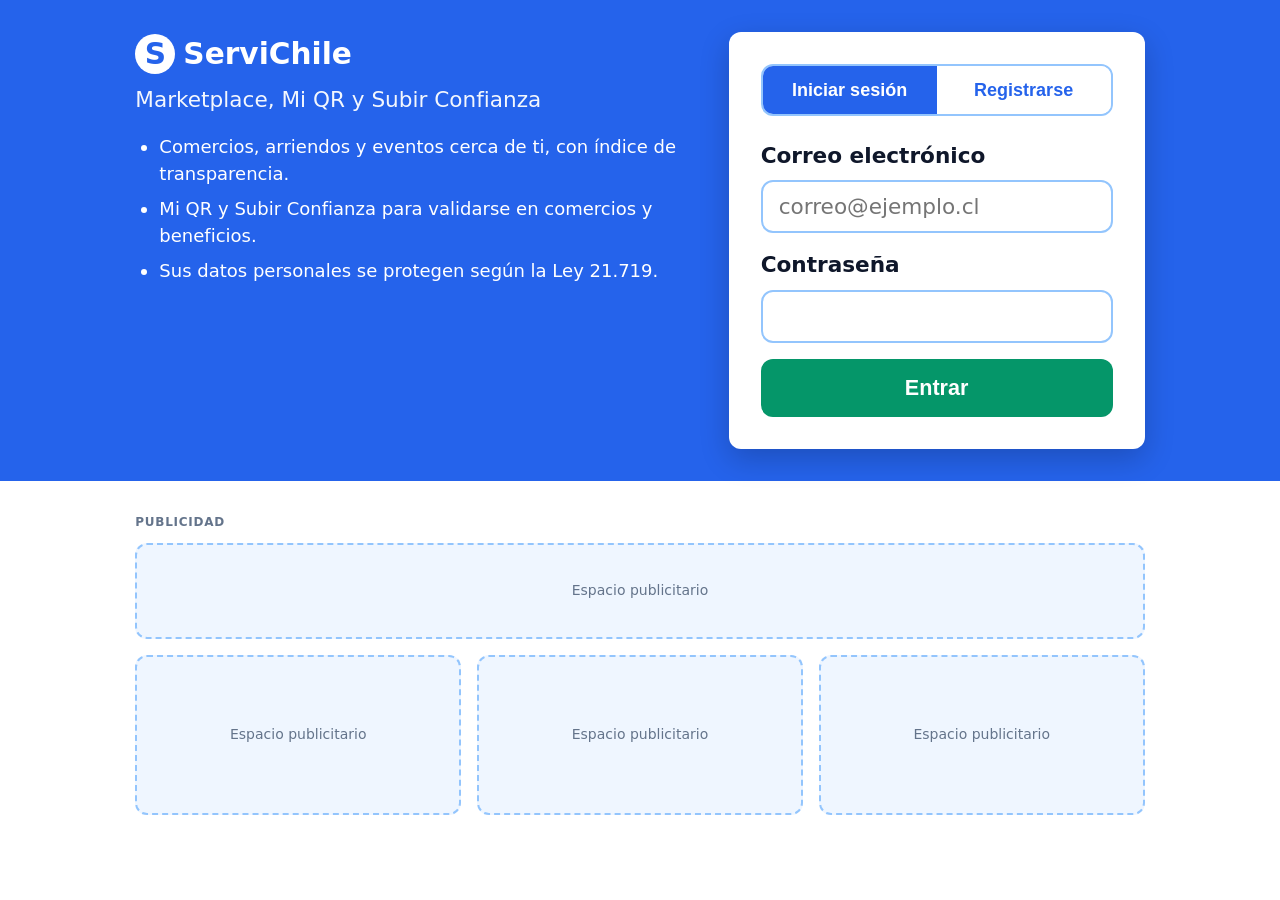
==== commit 9a69fb2c: "Renombrar a ServiChile, rediseñar Mi QR/Subir Confianza y refrescar la paleta. Co-authored-by: Curso" ====
--- a/index.html
+++ b/index.html
@@ -3,11 +3,11 @@
 <head>
   <meta charset="UTF-8">
   <meta name="viewport" content="width=device-width, initial-scale=1.0">
-  <meta name="description" content="ServicIA marketplace y Niveles de Confianza">
-  <meta name="theme-color" content="#0f4c81">
-  <title>ServicIA</title>
+  <meta name="description" content="ServiChile marketplace, Mi QR y Subir Confianza">
+  <meta name="theme-color" content="#2563EB">
+  <title>ServiChile</title>
   <link rel="manifest" href="manifest.json">
-  <link rel="icon" href="data:image/svg+xml,%3Csvg xmlns='http://www.w3.org/2000/svg' viewBox='0 0 100 100'%3E%3Ccircle cx='50' cy='50' r='48' fill='%230f4c81'/%3E%3Ctext x='50' y='65' font-size='45' text-anchor='middle' fill='white' font-family='Arial'%3ES%3C/text%3E%3C/svg%3E">
+  <link rel="icon" href="data:image/svg+xml,%3Csvg xmlns='http://www.w3.org/2000/svg' viewBox='0 0 100 100'%3E%3Ccircle cx='50' cy='50' r='48' fill='%232563EB'/%3E%3Ctext x='50' y='65' font-size='45' text-anchor='middle' fill='white' font-family='Arial'%3ES%3C/text%3E%3C/svg%3E">
   <link rel="stylesheet" href="css/styles.css">
 </head>
 <body>
@@ -17,12 +17,12 @@
         <div class="auth__intro">
           <div class="auth__brand">
             <span class="brand__mark">S</span>
-            <h1 class="auth__title">ServicIA</h1>
-          </div>
-          <p class="auth__subtitle">Marketplace y Niveles de Confianza</p>
+            <h1 class="auth__title">ServiChile</h1>
+          </div>
+          <p class="auth__subtitle">Marketplace, Mi QR y Subir Confianza</p>
           <ul class="auth__beneficios">
             <li>Comercios, arriendos y eventos cerca de ti, con índice de transparencia.</li>
-            <li>Niveles de Confianza para acceder a beneficios verificados.</li>
+            <li>Mi QR y Subir Confianza para validarse en comercios y beneficios.</li>
             <li>Sus datos personales se protegen según la Ley 21.719.</li>
           </ul>
         </div>
@@ -93,9 +93,9 @@
     </button>
       <div class="brand">
         <span class="brand__mark">S</span>
-        <h1 class="brand__title">ServicIA</h1>
-      </div>
-      <p class="brand__subtitle">Marketplace y Niveles de Confianza</p>
+        <h1 class="brand__title">ServiChile</h1>
+      </div>
+      <p class="brand__subtitle">Marketplace, Mi QR y Subir Confianza</p>
       <div class="header-actions">
         <button id="logoutBtn" class="install-btn" type="button" hidden>Cerrar sesión</button>
       </div>
@@ -114,8 +114,8 @@
         <span>Marketplace</span>
       </button>
       <button class="history-menu__item" type="button" data-view="verificacion">
-        <svg class="history-menu__icon" viewBox="0 0 24 24" aria-hidden="true"><path d="M12 22s8-4 8-10V5l-8-3-8 3v7c0 6 8 10 8 10z"/><path d="M9 12l2 2 4-4"/></svg>
-        <span>Niveles de Confianza</span>
+        <svg class="history-menu__icon" viewBox="0 0 24 24" aria-hidden="true"><rect x="3" y="3" width="7" height="7"/><rect x="14" y="3" width="7" height="7"/><rect x="3" y="14" width="7" height="7"/><path d="M14 14h3v3h-3z"/><path d="M20 14v6"/><path d="M14 20h3"/></svg>
+        <span>Mi QR</span>
       </button>
       <button class="history-menu__item" type="button" data-view="subir-confianza">
         <svg class="history-menu__icon" viewBox="0 0 24 24" aria-hidden="true"><path d="M12 19V5"/><path d="M5 12l7-7 7 7"/><path d="M4 19h16"/></svg>
@@ -134,6 +134,7 @@
         <div class="market__head">
           <h2 class="section-heading">Marketplace</h2>
           <p class="section-lead">Comercios, arriendos y eventos cerca de ti, ordenados por cercanía.</p>
+          <div id="marketProgreso" class="market__progreso"></div>
           <div class="market__search">
             <input id="marketSearch" class="field__input" type="search" placeholder="Buscar gimnasios, arriendos, eventos..." maxlength="80" />
           </div>
@@ -148,7 +149,7 @@
 
     <section id="perfilView" class="view" hidden>
       <h2 class="section-heading">Mi perfil</h2>
-      <p class="section-lead">Sus datos de cuenta y el estado de sus Niveles de Confianza.</p>
+      <p class="section-lead">Sus datos de cuenta y el estado de su confianza en la plataforma.</p>
       <div id="perfilStatus" class="status-text" aria-live="polite"></div>
 
       <form id="perfilForm" class="form config-card">
@@ -181,7 +182,7 @@
       </form>
 
       <div class="config-card">
-        <h3 class="section-heading">Niveles de Confianza</h3>
+        <h3 class="section-heading">Estado de confianza</h3>
         <dl id="perfilPasaporte" class="perfil-datos"></dl>
       </div>
 
@@ -203,8 +204,8 @@
     </section>
 
     <section id="verifyView" class="view" hidden>
-      <h2 class="section-heading">Niveles de Confianza</h2>
-      <div id="pasaporteRaiz" class="niveles"></div>
+      <h2 class="section-heading">Mi QR</h2>
+      <div id="pasaporteRaiz" class="mi-qr-raiz"></div>
     </section>
 
     <section id="subirConfianzaView" class="view" hidden>
@@ -214,7 +215,7 @@
   </main>
 
   <footer class="app-footer">
-    <p class="app-footer__note">ServicIA es una orientación inicial, no reemplaza asesoría profesional.</p>
+    <p class="app-footer__note">ServiChile es una orientación inicial, no reemplaza asesoría profesional.</p>
     <nav class="app-footer__nav" aria-label="Enlaces de interés">
       <a class="app-footer__link" href="https://www.sernac.cl" target="_blank" rel="noopener noreferrer">SERNAC</a>
       <a class="app-footer__link" href="https://www.sernamyp.cl" target="_blank" rel="noopener noreferrer">SERNAMYP</a>
--- a/css/styles.css
+++ b/css/styles.css
@@ -1,25 +1,28 @@
 :root {
   --page-pad: var(--space-lg);
   --content-width: 83%;
+  /* Paleta derivada de #2563EB (azul un poco más oscuro, menos deslumbrante) */
+  --color-primary: #2563EB;
+  --color-primary-dark: #1E40AF;
+  --color-primary-light: #3B82F6;
+  --color-secondary: #EFF6FF;
+  --color-secondary-strong: #DBEAFE;
+  --color-accent: #D97706;
+  --color-accent-dark: #B45309;
   --color-bg: #ffffff;
-  --color-text: #1a1a1a;
-  --color-muted: #4a4a4a;
-  --color-primary: #0f4c81;
-  --color-primary-dark: rgb(53, 53, 83);
-  --color-secondary: #e8f1f8;
-  --color-accent: #c45c00;
-  --color-accent-dark: red;
+  --color-text: #0F172A;
+  --color-muted: #64748B;
   --icono-bg: var(--color-primary);
   --icono-fg: #ffffff;
-  --color-border: #b8c5d0;
-  --color-error: #b00020;
-  --color-success: #017530;
-  --color-success-dark: green;
-  --color-success-soft: #eafaf0;
-  --color-success-ink: #124a2a;
-  --color-warn-soft: #e7e4e2;
-  --color-emergency: #b00020;
-  --color-emergency-dark: #7a0016;
+  --color-border: #93C5FD;
+  --color-error: #DC2626;
+  --color-success: #059669;
+  --color-success-dark: #047857;
+  --color-success-soft: #ECFDF5;
+  --color-success-ink: #065F46;
+  --color-warn-soft: #FFFBEB;
+  --color-emergency: #DC2626;
+  --color-emergency-dark: #B91C1C;
   --font-base: system-ui, -apple-system, BlinkMacSystemFont, 'Segoe UI', Roboto, 'Helvetica Neue', Arial, sans-serif;
   --font-mono: ui-monospace, SFMono-Regular, Menlo, monospace;
   --font-size-base: 1rem;
@@ -812,7 +815,7 @@
   display: grid;
   gap: var(--space-xs);
   padding: var(--space-md);
-  border-bottom: 2px solid var(--color-border);
+  border-bottom: 0;
 }
 
 .history-menu__item {
@@ -968,6 +971,34 @@
   margin-bottom: var(--space-md);
 }
 
+.market__progreso:empty {
+  display: none;
+}
+
+.confianza-indicador__pie {
+  display: flex;
+  align-items: center;
+  justify-content: space-between;
+  gap: var(--space-sm);
+}
+
+.confianza-indicador__cta {
+  font-size: 0.9rem;
+  font-weight: 600;
+  text-decoration: underline;
+  text-underline-offset: 0.15em;
+  opacity: 0.95;
+}
+
+.confianza-indicador--accion {
+  cursor: pointer;
+}
+
+.confianza-indicador--accion:focus-visible {
+  outline: 3px solid #fff;
+  outline-offset: 3px;
+}
+
 .market__search .field__input,
 .market__search input {
   width: 100%;
@@ -1580,332 +1611,151 @@
 }
 
 
-/* --- Niveles de Confianza (mockup gamificación) --- */
-.niveles {
+/* --- Mi QR / carnet de validación (mock) --- */
+.mi-qr-raiz,
+.mi-qr {
+  display: grid;
+  gap: var(--space-md);
+}
+
+.mi-qr__carnet {
+  overflow: hidden;
+  border: 2px solid var(--color-border);
+  border-radius: var(--radius);
+  background: #fff;
+  box-shadow: 0 8px 24px rgba(15, 76, 129, 0.08);
+}
+
+.mi-qr__cabezal {
+  display: flex;
+  align-items: baseline;
+  justify-content: space-between;
+  gap: var(--space-sm);
+  padding: var(--space-sm) var(--space-md);
+  color: #fff;
+  background: linear-gradient(135deg, var(--color-primary-dark) 0%, var(--color-primary) 55%, var(--color-primary-light) 100%);
+}
+
+.mi-qr__marca {
+  margin: 0;
+  font-size: 1rem;
+  font-weight: 700;
+  letter-spacing: 0.04em;
+}
+
+.mi-qr__sub {
+  margin: 0;
+  font-size: 0.85rem;
+  opacity: 0.92;
+}
+
+.mi-qr__cuerpo {
+  display: grid;
+  grid-template-columns: minmax(8.5rem, 11rem) 1fr;
+  gap: var(--space-md);
+  align-items: start;
+  padding: var(--space-md);
+}
+
+.mi-qr__qr {
+  display: grid;
+  gap: var(--space-sm);
+  justify-items: center;
+}
+
+.mi-qr__frame {
+  display: grid;
+  place-items: center;
+  box-sizing: border-box;
+  width: 100%;
+  max-width: 11rem;
+  aspect-ratio: 1;
+  padding: var(--space-xs);
+  border: 2px solid var(--color-border);
+  border-radius: var(--radius-sm);
+  background: #fff;
+}
+
+.mi-qr__svg {
+  display: block;
+  width: 100%;
+  height: auto;
+  aspect-ratio: 1;
+  max-width: 100%;
+  max-height: 100%;
+}
+
+.mi-qr__token {
+  display: block;
+  max-width: 100%;
+  padding: 0.3rem 0.55rem;
+  font-size: 0.72rem;
+  text-align: center;
+  word-break: break-all;
+  color: var(--color-primary);
+  background: var(--color-secondary);
+  border-radius: var(--radius-sm);
+}
+
+.mi-qr__datos {
+  display: grid;
+  grid-template-columns: minmax(6.5rem, auto) 1fr;
+  gap: 0.55rem var(--space-sm);
+  margin: 0;
+  min-width: 0;
+}
+
+.mi-qr__datos dt {
+  font-size: 0.8rem;
+  font-weight: 700;
+  letter-spacing: 0.03em;
+  text-transform: uppercase;
+  color: var(--color-muted);
+}
+
+.mi-qr__datos dd {
+  margin: 0;
+  font-weight: 600;
+  color: var(--color-text);
+  overflow-wrap: anywhere;
+}
+
+.mi-qr__pie {
+  padding: var(--space-sm) var(--space-md);
+  font-size: 0.85rem;
+  color: var(--color-muted);
+  background: var(--color-secondary);
+  border-top: 1px solid var(--color-border);
+}
+
+@media (max-width: 36rem) {
+  .mi-qr__cuerpo {
+    grid-template-columns: 1fr;
+    justify-items: center;
+  }
+
+  .mi-qr__datos {
+    width: 100%;
+  }
+
+  .mi-qr__cabezal {
+    flex-direction: column;
+    align-items: flex-start;
+  }
+}
+
+/* --- Subir Confianza (mock) --- */
+.confianza {
   display: grid;
   gap: var(--space-xl);
 }
 
-.niveles__hero {
+.confianza-indicador {
   display: grid;
   gap: var(--space-sm);
   padding: var(--space-lg);
   color: #fff;
-  background:
-    linear-gradient(135deg, #0f4c81 0%, #1a6aab 100%);
-  border-radius: var(--radius);
-}
-
-.niveles__hero--especial {
-  background: linear-gradient(135deg, #c45c00 0%, #e07a20 100%);
-}
-
-.niveles__hero-etiqueta {
-  margin: 0;
-  font-size: 0.8rem;
-  font-weight: 700;
-  letter-spacing: 0.06em;
-  text-transform: uppercase;
-  opacity: 0.9;
-}
-
-.niveles__hero-fila {
-  display: flex;
-  align-items: center;
-  gap: var(--space-md);
-}
-
-.niveles__hero-num {
-  display: inline-flex;
-  align-items: center;
-  justify-content: center;
-  flex: 0 0 auto;
-  width: 4.25rem;
-  height: 4.25rem;
-  font-size: 2.25rem;
-  font-weight: 800;
-  line-height: 1;
-  color: #0f4c81;
-  background: #fff;
-  border-radius: 50%;
-  box-shadow: 0 0 0 0.35rem rgba(255, 255, 255, 0.25);
-  animation: niveles-pulse 1.6s ease-in-out infinite;
-}
-
-.niveles__hero--especial .niveles__hero-num {
-  color: #c45c00;
-}
-
-.niveles__hero-texto {
-  min-width: 0;
-}
-
-.niveles__hero-nombre {
-  margin: 0;
-  font-size: var(--font-size-xl);
-  font-weight: 800;
-  line-height: 1.15;
-}
-
-.niveles__hero-pista {
-  margin: 0.35rem 0 0;
-  font-size: 0.95rem;
-  opacity: 0.92;
-}
-
-.niveles__progreso {
-  padding: var(--space-md) var(--space-sm);
-  background: var(--color-secondary);
-  border: 1px solid var(--color-border);
-  border-radius: var(--radius);
-}
-
-.niveles__pista {
-  list-style: none;
-  margin: 0;
-  padding: 0;
-  display: grid;
-  grid-template-columns: repeat(4, 1fr);
-  gap: var(--space-xs);
-}
-
-.niveles__paso {
-  display: grid;
-  justify-items: center;
-  gap: 0.35rem;
-  text-align: center;
-}
-
-.niveles__paso-num {
-  display: inline-flex;
-  align-items: center;
-  justify-content: center;
-  width: 2.5rem;
-  height: 2.5rem;
-  font-weight: 700;
-  border-radius: 50%;
-  border: 2px solid var(--color-border);
-  background: var(--color-bg);
-  color: var(--color-muted);
-  transition: transform 0.2s ease, background-color 0.2s ease, border-color 0.2s ease;
-}
-
-.niveles__paso-label {
-  font-size: 0.75rem;
-  color: var(--color-muted);
-  line-height: 1.2;
-}
-
-.niveles__aqui {
-  display: inline-block;
-  margin-top: 0.1rem;
-  padding: 0.1rem 0.45rem;
-  font-size: 0.7rem;
-  font-weight: 800;
-  letter-spacing: 0.04em;
-  text-transform: uppercase;
-  color: #fff;
-  background: var(--color-primary);
-  border-radius: 999px;
-}
-
-.niveles__paso--especial .niveles__aqui {
-  background: var(--color-accent);
-}
-
-.niveles__paso--hecho .niveles__paso-num {
-  background: var(--color-success);
-  border-color: var(--color-success);
-  color: #fff;
-}
-
-.niveles__paso--actual .niveles__paso-num {
-  background: var(--color-primary);
-  border-color: var(--color-primary);
-  color: #fff;
-  transform: scale(1.12);
-}
-
-.niveles__paso--actual .niveles__paso-label {
-  font-weight: 700;
-  color: var(--color-primary);
-}
-
-.niveles__paso--especial .niveles__paso-num {
-  border-style: dashed;
-}
-
-.niveles__paso--especial.niveles__paso--actual .niveles__paso-num,
-.niveles__paso--especial.niveles__paso--hecho .niveles__paso-num {
-  background: var(--color-accent);
-  border-color: var(--color-accent);
-  border-style: solid;
-}
-
-.niveles__paso--especial.niveles__paso--actual .niveles__paso-label {
-  color: var(--color-accent);
-}
-
-@keyframes niveles-pulse {
-  0%, 100% { box-shadow: 0 0 0 0.35rem rgba(255, 255, 255, 0.25); }
-  50% { box-shadow: 0 0 0 0.55rem rgba(255, 255, 255, 0.05); }
-}
-
-@media (prefers-reduced-motion: reduce) {
-  .niveles__hero-num {
-    animation: none;
-  }
-}
-
-.niveles__lista {
-  display: grid;
-  gap: var(--space-md);
-}
-
-.niveles__item {
-  padding: var(--space-md) 0;
-  border-top: 1px solid var(--color-border);
-  animation: niveles-enter 0.45s ease both;
-  animation-delay: calc(var(--niveles-i, 0) * 70ms);
-}
-
-.niveles__item:first-child {
-  border-top: 0;
-  padding-top: 0;
-}
-
-@keyframes niveles-enter {
-  from { opacity: 0; transform: translateY(0.5rem); }
-  to { opacity: 1; transform: none; }
-}
-
-@media (prefers-reduced-motion: reduce) {
-  .niveles__item {
-    animation: none;
-  }
-}
-
-.niveles__item--bloqueado {
-  opacity: 0.65;
-}
-
-.niveles__item--actual {
-  padding-left: var(--space-md);
-  border-left: 3px solid var(--color-primary);
-}
-
-.niveles__item--especial.niveles__item--actual {
-  border-left-color: var(--color-accent);
-}
-
-.niveles__item-head {
-  display: grid;
-  grid-template-columns: auto 1fr auto;
-  gap: var(--space-sm);
-  align-items: center;
-  margin-bottom: var(--space-sm);
-}
-
-.niveles__badge {
-  display: inline-flex;
-  align-items: center;
-  justify-content: center;
-  width: 2rem;
-  height: 2rem;
-  font-size: 0.95rem;
-  font-weight: 700;
-  color: #fff;
-  background: var(--color-primary);
-  border-radius: 50%;
-}
-
-.niveles__item--especial .niveles__badge {
-  background: var(--color-accent);
-}
-
-.niveles__nombre {
-  margin: 0;
-  font-size: var(--font-size-lg);
-  color: var(--color-text);
-}
-
-.niveles__estado {
-  font-size: 0.8rem;
-  font-weight: 700;
-  color: var(--color-muted);
-}
-
-.niveles__item--hecho .niveles__estado {
-  color: var(--color-success);
-}
-
-.niveles__item--actual .niveles__estado {
-  padding: 0.2rem 0.55rem;
-  color: #fff;
-  background: var(--color-primary);
-  border-radius: 999px;
-}
-
-.niveles__item--especial .niveles__estado {
-  color: var(--color-accent);
-}
-
-.niveles__meta {
-  list-style: none;
-  margin: 0;
-  padding: 0;
-  display: grid;
-  gap: 0.4rem;
-}
-
-.niveles__meta li {
-  display: grid;
-  grid-template-columns: 4.5rem 1fr;
-  gap: var(--space-sm);
-  align-items: baseline;
-  font-size: 0.95rem;
-}
-
-.niveles__meta-key {
-  font-size: 0.75rem;
-  font-weight: 700;
-  letter-spacing: 0.04em;
-  text-transform: uppercase;
-  color: var(--color-muted);
-}
-
-.niveles__meta-val {
-  color: var(--color-text);
-}
-
-@media (min-width: 40rem) {
-  .niveles__paso-label {
-    font-size: 0.85rem;
-  }
-
-  .niveles__meta {
-    grid-template-columns: 1fr 1fr;
-    gap: var(--space-sm);
-  }
-
-  .niveles__meta li {
-    grid-template-columns: 1fr;
-    gap: 0.2rem;
-  }
-}
-
-/* --- Subir Confianza (mock) --- */
-.confianza {
-  display: grid;
-  gap: var(--space-xl);
-}
-
-.confianza-indicador {
-  display: grid;
-  gap: var(--space-sm);
-  padding: var(--space-lg);
-  color: #fff;
-  background: linear-gradient(135deg, #0f4c81 0%, #1a6aab 100%);
+  background: linear-gradient(135deg, var(--color-primary-dark) 0%, var(--color-primary) 55%, var(--color-primary-light) 100%);
   border-radius: var(--radius);
 }
 
@@ -1956,29 +1806,41 @@
   gap: var(--space-md);
 }
 
+.confianza-todo > .section-lead {
+  margin-top: 0;
+}
+
 .confianza-todo__lista {
   display: grid;
   gap: var(--space-md);
 }
 
-.confianza-todo__grupo {
-  padding: var(--space-md);
-  border: 2px solid var(--color-border);
-  border-radius: var(--radius);
-}
-
-.confianza-todo__grupo--especial {
-  border-color: var(--color-accent);
-}
-
-.confianza-todo__grupo-head {
-  display: flex;
-  align-items: center;
+.confianza-carrusel {
+  display: grid;
+  gap: var(--space-md);
+}
+
+.confianza-carrusel__cabecera {
+  display: grid;
   gap: var(--space-sm);
-  margin-bottom: var(--space-sm);
-}
-
-.confianza-todo__badge {
+}
+
+.confianza-carrusel__nav {
+  display: flex;
+  align-items: center;
+  gap: var(--space-sm);
+}
+
+.confianza-carrusel__titulo-wrap {
+  flex: 1 1 auto;
+  display: flex;
+  align-items: center;
+  justify-content: center;
+  gap: var(--space-sm);
+  min-width: 0;
+}
+
+.confianza-carrusel__badge {
   display: inline-flex;
   align-items: center;
   justify-content: center;
@@ -1992,6 +1854,144 @@
   border-radius: 50%;
 }
 
+.confianza-carrusel__titulo {
+  margin: 0;
+  font-size: 1.05rem;
+  font-weight: 700;
+  color: var(--color-text);
+  text-align: center;
+  line-height: 1.25;
+}
+
+.confianza-carrusel__resumen {
+  flex: 0 0 auto;
+  margin-left: auto;
+  font-size: 0.9rem;
+  font-weight: 600;
+  color: var(--color-muted);
+}
+
+.confianza-carrusel__btn {
+  flex: 0 0 auto;
+  display: inline-flex;
+  align-items: center;
+  justify-content: center;
+  width: 2.25rem;
+  height: 2.25rem;
+  padding: 0;
+  border: 0;
+  border-radius: 999px;
+  background: var(--color-secondary);
+  color: var(--color-primary);
+  font-size: 1.35rem;
+  font-weight: 600;
+  line-height: 1;
+  cursor: pointer;
+  transition: background-color 0.2s ease, color 0.2s ease;
+}
+
+.confianza-carrusel__btn span {
+  display: block;
+  line-height: 1;
+  transform: translateY(-0.06em);
+}
+
+.confianza-carrusel__btn:disabled {
+  opacity: 0.35;
+  cursor: not-allowed;
+}
+
+.confianza-carrusel__btn:not(:disabled):hover {
+  background: var(--color-primary);
+  color: #fff;
+}
+
+.confianza-carrusel__hr {
+  width: 100%;
+  height: 0;
+  margin: 0;
+  border: 0;
+  border-top: 2px solid var(--color-border);
+}
+
+.confianza-carrusel__viewport {
+  overflow: hidden;
+  width: 100%;
+}
+
+.confianza-carrusel__track {
+  display: flex;
+  width: 100%;
+  transition: transform 0.28s ease;
+  will-change: transform;
+}
+
+.confianza-carrusel__slide {
+  flex: 0 0 100%;
+  width: 100%;
+  min-width: 100%;
+  box-sizing: border-box;
+}
+
+.confianza-carrusel__dots {
+  display: flex;
+  justify-content: center;
+  gap: 0.5rem;
+}
+
+.confianza-carrusel__dot {
+  width: 0.55rem;
+  height: 0.55rem;
+  padding: 0;
+  border: 0;
+  border-radius: 50%;
+  background: var(--color-border);
+  cursor: pointer;
+}
+
+.confianza-carrusel__dot--activo {
+  background: var(--color-primary);
+}
+
+.confianza-todo__grupo--en-carrusel {
+  border-style: solid;
+}
+
+.confianza-todo__grupo--en-carrusel .confianza-todo__items {
+  margin-top: 0;
+}
+
+.confianza-todo__grupo {
+  padding: var(--space-md);
+  border: 2px solid var(--color-border);
+  border-radius: var(--radius);
+}
+
+.confianza-todo__grupo--especial {
+  border-color: var(--color-accent);
+}
+
+.confianza-todo__grupo-head {
+  display: flex;
+  align-items: center;
+  gap: var(--space-sm);
+  margin-bottom: var(--space-sm);
+}
+
+.confianza-todo__badge {
+  display: inline-flex;
+  align-items: center;
+  justify-content: center;
+  flex: 0 0 auto;
+  width: 2rem;
+  height: 2rem;
+  font-size: 0.95rem;
+  font-weight: 700;
+  color: #fff;
+  background: var(--color-primary);
+  border-radius: 50%;
+}
+
 .confianza-todo__grupo--especial .confianza-todo__badge {
   background: var(--color-accent);
 }
@@ -2010,109 +2010,455 @@
   color: var(--color-muted);
 }
 
+.confianza-leyenda {
+  list-style: none;
+  margin: 0;
+  padding: var(--space-sm) var(--space-md);
+  display: grid;
+  gap: 0.45rem;
+  border: 1px solid var(--color-border);
+  border-radius: var(--radius-sm);
+  background: var(--color-secondary);
+}
+
+.confianza-leyenda__item {
+  display: flex;
+  align-items: center;
+  gap: 0.55rem;
+  font-size: 0.88rem;
+  color: var(--color-muted);
+  line-height: 1.35;
+}
+
+.confianza-leyenda__item .confianza-todo__punto {
+  margin-top: 0;
+}
+
+.confianza-leyenda__item strong {
+  color: var(--color-text);
+  font-weight: 700;
+}
+
 .confianza-todo__items {
   list-style: none;
   margin: 0;
   padding: 0;
   display: grid;
-  gap: 0.65rem;
 }
 
 .confianza-todo__item {
+  display: grid;
+  grid-template-columns: 5rem minmax(0, 1fr);
+  align-items: stretch;
+  column-gap: 0;
+  min-height: 4.25rem;
+  padding: 0.85rem 0;
+  border-top: 1px solid var(--color-border);
+}
+
+.confianza-todo__item:first-child {
+  border-top: 0;
+  padding-top: 0.35rem;
+}
+
+.confianza-todo__item:last-child {
+  padding-bottom: 0.15rem;
+}
+
+.confianza-todo__estado {
+  display: grid;
+  justify-items: center;
+  align-content: center;
+  gap: 0.35rem;
+  padding-right: var(--space-md);
+  border-right: 2px solid var(--color-border);
+}
+
+.confianza-todo__item--ok .confianza-todo__estado {
+  border-right-color: rgba(1, 117, 48, 0.35);
+}
+
+.confianza-todo__item--progreso .confianza-todo__estado {
+  border-right-color: rgba(196, 92, 0, 0.4);
+}
+
+.confianza-todo__punto {
+  flex: 0 0 auto;
+  width: 1rem;
+  height: 1rem;
+  border-radius: 50%;
+  box-shadow:
+    0 0 0 3px rgba(15, 76, 129, 0.08),
+    inset 0 0 0 1px rgba(0, 0, 0, 0.12);
+}
+
+.confianza-todo__punto--ok {
+  background: var(--color-success);
+  box-shadow:
+    0 0 0 3px rgba(1, 117, 48, 0.16),
+    inset 0 0 0 1px rgba(0, 0, 0, 0.08);
+}
+
+.confianza-todo__punto--progreso {
+  background: var(--color-accent);
+  box-shadow:
+    0 0 0 3px rgba(196, 92, 0, 0.16),
+    inset 0 0 0 1px rgba(0, 0, 0, 0.08);
+}
+
+.confianza-todo__punto--pendiente {
+  background: #9aa3ad;
+}
+
+.confianza-todo__estado-txt {
+  font-size: 0.68rem;
+  font-weight: 800;
+  letter-spacing: 0.03em;
+  text-transform: uppercase;
+  text-align: center;
+  line-height: 1.15;
+  max-width: 4.5rem;
+}
+
+.confianza-todo__estado-txt--ok {
+  color: var(--color-success);
+}
+
+.confianza-todo__estado-txt--progreso {
+  color: var(--color-accent);
+}
+
+.confianza-todo__estado-txt--pendiente {
+  color: #6b7480;
+}
+
+.confianza-todo__cuerpo {
+  display: grid;
+  align-content: center;
+  gap: 0.28rem;
+  min-width: 0;
+  padding-left: var(--space-md);
+}
+
+.confianza-todo__label {
+  margin: 0;
+  line-height: 1.35;
+  font-weight: 600;
+}
+
+.confianza-todo__item--ok .confianza-todo__label {
+  color: var(--color-success-ink);
+}
+
+.confianza-todo__detalle {
+  margin: 0;
+  font-size: 0.92rem;
+  font-weight: 600;
+  line-height: 1.35;
+  color: var(--color-text);
+}
+
+.confianza-todo__item--ok .confianza-todo__detalle {
+  color: var(--color-success-ink);
+}
+
+.confianza-todo__item--progreso .confianza-todo__detalle {
+  color: var(--color-accent);
+}
+
+.confianza-todo__item--pendiente .confianza-todo__detalle {
+  color: var(--color-muted);
+  font-weight: 500;
+}
+
+.confianza-todo__como {
+  margin: 0;
+  font-size: 0.85rem;
+  color: var(--color-muted);
+  line-height: 1.35;
+}
+
+@media (min-width: 40rem) {
+  .confianza-todo__item {
+    grid-template-columns: 5.75rem minmax(0, 1fr);
+    min-height: 4.5rem;
+  }
+
+  .confianza-todo__estado {
+    padding-right: var(--space-lg);
+  }
+
+  .confianza-todo__cuerpo {
+    padding-left: var(--space-lg);
+  }
+}
+
+.confianza-docs {
+  gap: var(--space-md);
+}
+
+.confianza-docs__head {
+  display: grid;
+  gap: var(--space-xs);
+}
+
+.confianza-docs__head .section-heading {
+  margin-bottom: 0;
+}
+
+.confianza-docs__nota {
+  margin: 0;
+  padding: var(--space-xs) var(--space-sm);
+  font-size: 0.9rem;
+  line-height: 1.4;
+  color: var(--color-muted);
+  background: var(--color-secondary);
+  border-radius: var(--radius-sm);
+}
+
+.confianza-docs__form {
+  display: grid;
+  gap: var(--space-md);
+}
+
+.confianza-docs__select {
+  appearance: none;
+  background-image: linear-gradient(45deg, transparent 50%, var(--color-primary) 50%),
+    linear-gradient(135deg, var(--color-primary) 50%, transparent 50%);
+  background-position: calc(100% - 1.15rem) calc(50% + 0.15rem), calc(100% - 0.85rem) calc(50% + 0.15rem);
+  background-size: 0.35rem 0.35rem, 0.35rem 0.35rem;
+  background-repeat: no-repeat;
+  padding-right: 2.25rem;
+}
+
+.confianza-docs__drop {
+  position: relative;
+  border: 2px dashed var(--color-border);
+  border-radius: var(--radius);
+  background: var(--color-secondary);
+  transition: border-color 0.2s ease, background-color 0.2s ease;
+}
+
+.confianza-docs__drop--activo,
+.confianza-docs__drop:hover {
+  border-color: var(--color-primary);
+  background: var(--color-secondary);
+}
+
+.confianza-docs__drop--lleno {
+  border-style: solid;
+  border-color: var(--color-primary);
+  background: var(--color-secondary);
+}
+
+.confianza-docs__file {
+  position: absolute;
+  width: 1px;
+  height: 1px;
+  padding: 0;
+  margin: -1px;
+  overflow: hidden;
+  clip: rect(0, 0, 0, 0);
+  white-space: nowrap;
+  border: 0;
+}
+
+.confianza-docs__drop-label {
+  display: grid;
+  gap: 0.35rem;
+  justify-items: center;
+  text-align: center;
+  padding: var(--space-lg) var(--space-md);
+  cursor: pointer;
+}
+
+.confianza-docs__drop-titulo {
+  font-weight: 700;
+  color: var(--color-primary);
+}
+
+.confianza-docs__drop-hint {
+  font-size: 0.9rem;
+  color: var(--color-muted);
+}
+
+.confianza-docs__drop-nombre {
+  margin-top: var(--space-xs);
+  max-width: 100%;
+  padding: 0.35rem 0.7rem;
+  font-size: 0.9rem;
+  color: var(--color-text);
+  background: #fff;
+  border: 1px solid var(--color-border);
+  border-radius: 999px;
+  overflow: hidden;
+  text-overflow: ellipsis;
+  white-space: nowrap;
+}
+
+.confianza-docs__acciones {
+  display: grid;
+  gap: var(--space-xs);
+}
+
+.confianza-docs__submit {
+  width: 100%;
+}
+
+.confianza-docs__status:empty {
+  display: none;
+}
+
+.confianza-docs__registrados {
+  display: grid;
+  gap: var(--space-sm);
+  padding-top: var(--space-sm);
+  border-top: 2px solid var(--color-border);
+}
+
+.confianza-docs__lista-titulo {
+  margin: 0;
+  font-size: 1rem;
+}
+
+.confianza-docs__lista {
+  list-style: none;
+  margin: 0;
+  padding: 0;
+  display: grid;
+  gap: var(--space-sm);
+}
+
+.confianza-docs__item {
   display: flex;
   align-items: flex-start;
   gap: var(--space-sm);
-  min-height: var(--touch-min);
-}
-
-.confianza-todo__punto {
+  padding: var(--space-sm);
+  border: 1px solid var(--color-border);
+  border-radius: var(--radius-sm);
+  background: #fff;
+}
+
+.confianza-docs__item-icono {
   flex: 0 0 auto;
-  width: 0.85rem;
-  height: 0.85rem;
-  margin-top: 0.4rem;
-  border-radius: 50%;
-  box-shadow: inset 0 0 0 1px rgba(0, 0, 0, 0.12);
-}
-
-.confianza-todo__punto--ok {
-  background: var(--color-success);
-}
-
-.confianza-todo__punto--progreso {
-  background: var(--color-accent);
-}
-
-.confianza-todo__punto--pendiente {
-  background: #9aa3ad;
-}
-
-.confianza-todo__cuerpo {
-  flex: 1 1 auto;
+  display: inline-flex;
+  align-items: center;
+  justify-content: center;
+  min-width: 2.4rem;
+  height: 2.4rem;
+  padding: 0 0.35rem;
+  font-size: 0.7rem;
+  font-weight: 700;
+  letter-spacing: 0.04em;
+  color: var(--color-primary);
+  background: var(--color-secondary);
+  border-radius: var(--radius-sm);
+}
+
+.confianza-docs__item-cuerpo {
+  display: grid;
+  gap: 0.15rem;
   min-width: 0;
 }
 
-.confianza-todo__label {
-  margin: 0;
-  line-height: 1.4;
-  font-weight: 600;
-}
-
-.confianza-todo__item--ok .confianza-todo__label {
-  color: var(--color-success-ink);
-}
-
-.confianza-todo__como {
-  margin: 0.25rem 0 0;
-  font-size: 0.88rem;
-  color: var(--color-muted);
-  line-height: 1.35;
-}
-
-.confianza-docs__form {
-  display: grid;
-  gap: var(--space-sm);
-}
-
-.confianza-docs__lista-titulo {
-  margin: var(--space-md) 0 0;
-  font-size: 1rem;
-}
-
-.confianza-docs__lista {
+.confianza-docs__item-cuerpo strong {
+  overflow: hidden;
+  text-overflow: ellipsis;
+  white-space: nowrap;
+}
+
+.confianza-docs__item-cuerpo span {
+  font-size: 0.9rem;
+  color: var(--color-muted);
+}
+
+.confianza-docs__vacio {
+  color: var(--color-muted);
+  font-size: 0.95rem;
+  padding: var(--space-xs) 0;
+}
+
+.confianza-tabla {
+  display: grid;
+  gap: var(--space-md);
+}
+
+.confianza-tabla__details {
+  border: 2px solid var(--color-border);
+  border-radius: var(--radius);
+  background: #fff;
+  overflow: hidden;
+}
+
+.confianza-tabla__summary {
+  display: grid;
+  grid-template-columns: 1fr auto;
+  grid-template-areas:
+    'titulo chevron'
+    'lead chevron';
+  gap: 0.1rem var(--space-sm);
+  align-items: center;
+  padding: var(--space-sm) var(--space-md);
+  cursor: pointer;
   list-style: none;
-  margin: 0;
+  background: var(--color-secondary);
+  transition: background-color 0.2s ease;
+}
+
+.confianza-tabla__summary::-webkit-details-marker {
+  display: none;
+}
+
+.confianza-tabla__summary::marker {
+  content: '';
+}
+
+.confianza-tabla__summary:hover {
+  background: var(--color-secondary-strong);
+}
+
+.confianza-tabla__summary-titulo {
+  grid-area: titulo;
+  font-size: 1.05rem;
+  font-weight: 700;
+  color: var(--color-text);
+}
+
+.confianza-tabla__summary-lead {
+  grid-area: lead;
+  font-size: 0.92rem;
+  color: var(--color-muted);
+}
+
+.confianza-tabla__chevron {
+  grid-area: chevron;
+  display: inline-flex;
+  align-items: center;
+  justify-content: center;
+  width: 2.5rem;
+  height: 2.5rem;
+  border-radius: 999px;
+  background: #fff;
+  color: var(--color-primary);
+  font-size: 1.45rem;
+  font-weight: 700;
+  line-height: 1;
+  transition: transform 0.2s ease;
+}
+
+.confianza-tabla__details[open] .confianza-tabla__chevron {
+  transform: rotate(180deg);
+}
+
+.confianza-tabla__panel {
   padding: 0;
-  display: grid;
-  gap: var(--space-sm);
-}
-
-.confianza-docs__item {
-  display: grid;
-  gap: 0.15rem;
-  padding-bottom: var(--space-sm);
-  border-bottom: 1px solid var(--color-border);
-}
-
-.confianza-docs__item span {
-  font-size: 0.9rem;
-  color: var(--color-muted);
-}
-
-.confianza-docs__vacio {
-  color: var(--color-muted);
-  font-size: 0.95rem;
-}
-
-.confianza-tabla {
-  display: grid;
-  gap: var(--space-md);
 }
 
 .confianza-tabla__scroll {
   overflow-x: auto;
   -webkit-overflow-scrolling: touch;
-  border: 2px solid var(--color-border);
-  border-radius: var(--radius);
+  border: 0;
+  border-radius: 0;
 }
 
 .confianza-tabla__grid {
@@ -2149,7 +2495,7 @@
 }
 
 .confianza-tabla__row--especial {
-  background: #fff8f1;
+  background: var(--color-warn-soft);
 }
 
 .confianza-tabla__flag--no {
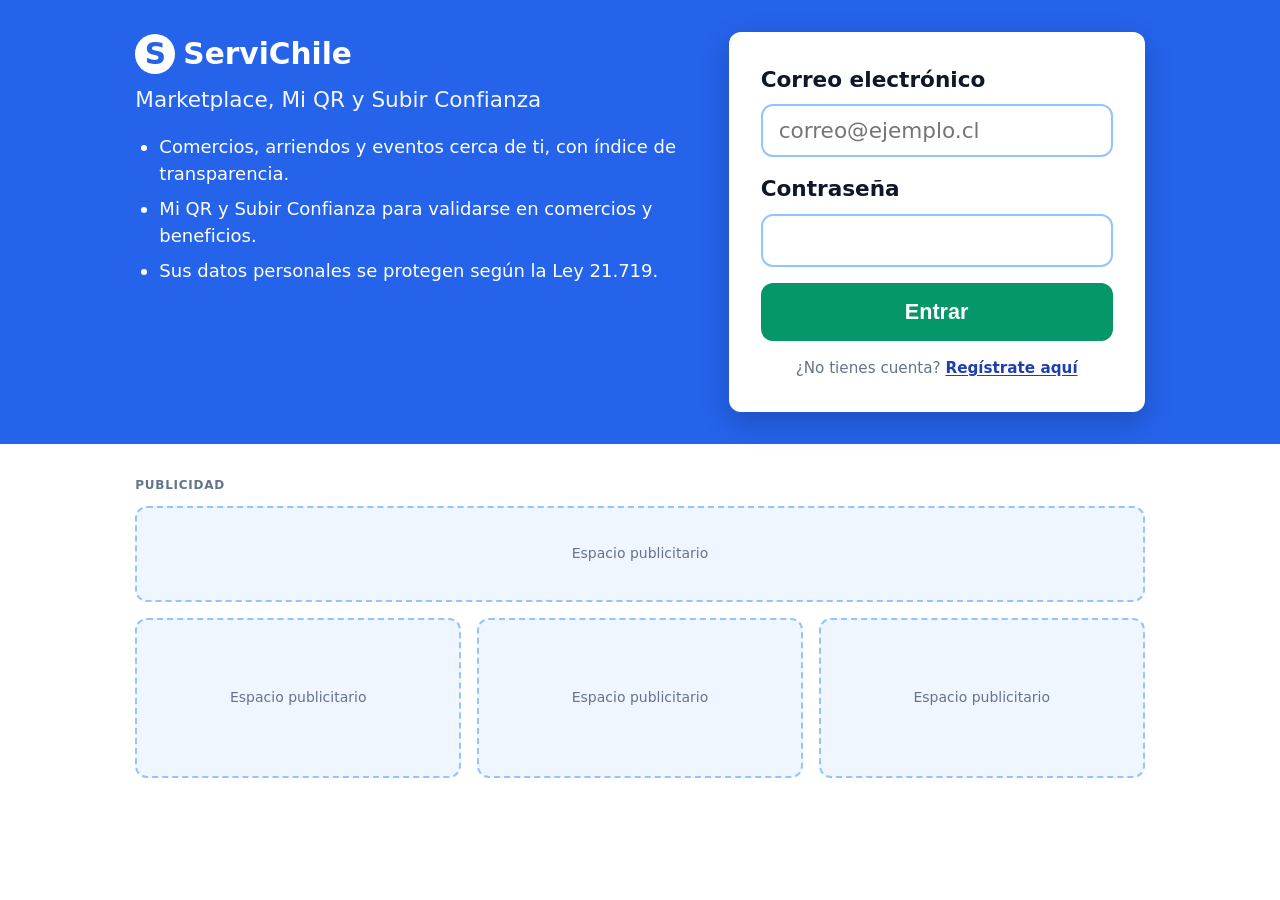
==== commit 828ecf15: "Habilitar onboarding persona/empresa, Mi QR real, XP en UI y biometría sync. El registro corto del l" ====
--- a/index.html
+++ b/index.html
@@ -8,7 +8,7 @@
   <title>ServiChile</title>
   <link rel="manifest" href="manifest.json">
   <link rel="icon" href="data:image/svg+xml,%3Csvg xmlns='http://www.w3.org/2000/svg' viewBox='0 0 100 100'%3E%3Ccircle cx='50' cy='50' r='48' fill='%232563EB'/%3E%3Ctext x='50' y='65' font-size='45' text-anchor='middle' fill='white' font-family='Arial'%3ES%3C/text%3E%3C/svg%3E">
-  <link rel="stylesheet" href="css/styles.css">
+  <link rel="stylesheet" href="css/styles.css?v=55">
 </head>
 <body>
   <div id="authGate" class="auth" hidden>
@@ -28,11 +28,6 @@
         </div>
 
         <div class="auth__card">
-          <div class="auth__tabs" role="tablist" aria-label="Acceso">
-            <button id="tabLogin" class="auth__tab auth__tab--active" type="button" role="tab" aria-selected="true">Iniciar sesión</button>
-            <button id="tabRegister" class="auth__tab" type="button" role="tab" aria-selected="false">Registrarse</button>
-          </div>
-
           <form id="loginForm" class="auth__form" novalidate>
             <div class="field">
               <label class="field__label" for="loginEmail">Correo electrónico</label>
@@ -44,24 +39,10 @@
             </div>
             <button class="submit-btn" type="submit">Entrar</button>
             <p id="loginStatus" class="error-text" role="alert" aria-live="assertive"></p>
-          </form>
-
-          <form id="registerForm" class="auth__form" novalidate hidden>
-            <div class="field">
-              <label class="field__label" for="registerName">Nombre</label>
-              <input id="registerName" class="field__input" name="nombre" type="text" autocomplete="name" required minlength="2" maxlength="60">
-            </div>
-            <div class="field">
-              <label class="field__label" for="registerEmail">Correo electrónico</label>
-              <input id="registerEmail" class="field__input" name="email" type="email" autocomplete="username" required placeholder="correo@ejemplo.cl">
-            </div>
-            <div class="field">
-              <label class="field__label" for="registerPassword">Contraseña</label>
-              <input id="registerPassword" class="field__input" name="password" type="password" autocomplete="new-password" required minlength="8">
-              <p class="help-text">Mínimo 8 caracteres.</p>
-            </div>
-            <button class="submit-btn" type="submit">Crear cuenta</button>
-            <p id="registerStatus" class="error-text" role="alert" aria-live="assertive"></p>
+            <p class="auth__alta">
+              ¿No tienes cuenta?
+              <a class="auth__alta-link" href="./onboarding/?v=54">Regístrate aquí</a>
+            </p>
           </form>
         </div>
       </div>
@@ -223,17 +204,18 @@
     </nav>
   </footer>
 
-  <script src="js/data/categorias.js"></script>
-  <script src="js/core/security.js"></script>
-  <script src="js/compliance.js"></script>
-  <script src="js/core/auth.js"></script>
-  <script src="js/modules/pasaporte.js"></script>
-  <script src="js/modules/subir-confianza.js"></script>
-  <script src="js/modules/market.js"></script>
-  <script src="js/app.js"></script>
+  <script src="js/vendor/qrcode.min.js?v=54"></script>
+  <script src="js/data/categorias.js?v=54"></script>
+  <script src="js/core/security.js?v=54"></script>
+  <script src="js/compliance.js?v=54"></script>
+  <script src="js/core/auth.js?v=54"></script>
+  <script src="js/modules/pasaporte.js?v=54"></script>
+  <script src="js/modules/subir-confianza.js?v=54"></script>
+  <script src="js/modules/market.js?v=54"></script>
+  <script src="js/app.js?v=55"></script>
   <script>
     if ('serviceWorker' in navigator) {
-      navigator.serviceWorker.register('sw.js').catch(function () {});
+      navigator.serviceWorker.register('sw.js?v=55').catch(function () {});
     }
   </script>
 </body>
--- a/css/styles.css
+++ b/css/styles.css
@@ -267,6 +267,9 @@
 }
 
 .submit-btn {
+  display: inline-flex;
+  align-items: center;
+  justify-content: center;
   width: 100%;
   min-height: var(--touch-min);
   padding: var(--space-sm) var(--space-md);
@@ -275,6 +278,8 @@
   border: none;
   border-radius: var(--radius);
   cursor: pointer;
+  text-decoration: none;
+  box-sizing: border-box;
 }
 
 @media (min-width: 40rem) {
@@ -511,6 +516,25 @@
 
 .auth__form .error-text:empty {
   display: none;
+}
+
+.auth__alta {
+  margin: 0;
+  text-align: center;
+  color: var(--color-muted);
+  font-size: 0.95rem;
+}
+
+.auth__alta-link {
+  color: var(--color-primary-dark);
+  font-weight: 600;
+  text-decoration: underline;
+  text-underline-offset: 0.15em;
+}
+
+.auth__alta-link:hover,
+.auth__alta-link:focus-visible {
+  color: var(--color-primary);
 }
 
 .auth__ads {
@@ -1248,6 +1272,174 @@
   line-height: 1.4;
 }
 
+.indice-desglose {
+  display: grid;
+  gap: var(--space-sm);
+  margin: 0 0 var(--space-md);
+  padding: var(--space-md);
+  border: 1px solid var(--color-border);
+  border-radius: var(--radius);
+  background: #fff;
+}
+
+.indice-desglose__cabecera {
+  margin: 0;
+  padding: var(--space-sm);
+  border-radius: var(--radius-sm);
+  background: linear-gradient(135deg, var(--color-primary-dark), var(--color-primary));
+  color: #fff;
+}
+
+.indice-desglose__cabecera .indice-desglose__nombre,
+.indice-desglose__cabecera .indice-desglose__meta,
+.indice-desglose__cabecera .indice-desglose__detalle {
+  color: #fff;
+}
+
+.indice-desglose__cabecera .indice-desglose__meta {
+  opacity: 0.92;
+}
+
+.indice-desglose__cabecera .indice-desglose__detalle {
+  opacity: 0.88;
+}
+
+.indice-desglose__cabecera .indice-desglose__pista {
+  background: rgba(15, 23, 42, 0.28);
+}
+
+.indice-desglose__cabecera .indice-desglose__barra {
+  background: linear-gradient(90deg, rgba(255, 255, 255, 0.95), rgba(226, 232, 240, 0.75));
+  box-shadow: 0 0 0 1px rgba(255, 255, 255, 0.2);
+}
+
+.indice-desglose__lead,
+.indice-desglose__nota,
+.indice-desglose__vacio {
+  margin: 0;
+  font-size: 0.85rem;
+  color: var(--color-muted);
+  line-height: 1.4;
+}
+
+.indice-desglose__filtros {
+  display: flex;
+  flex-wrap: wrap;
+  gap: 0.45rem;
+}
+
+.indice-desglose__filtro {
+  min-height: 2rem;
+  padding: 0.35rem 0.7rem;
+  border: 1px solid var(--color-border);
+  border-radius: 999px;
+  background: #fff;
+  color: var(--color-text);
+  font-size: 0.78rem;
+  font-weight: 600;
+  cursor: pointer;
+}
+
+.indice-desglose__filtro:hover,
+.indice-desglose__filtro:focus-visible {
+  border-color: var(--color-primary);
+  outline: none;
+}
+
+.indice-desglose__filtro--on {
+  color: #fff;
+  background: var(--color-primary);
+  border-color: var(--color-primary);
+}
+
+.indice-desglose__filtro--todos {
+  color: #0f766e;
+  border-color: #99f6e4;
+  background: #f0fdfa;
+}
+
+.indice-desglose__filtro--todos:hover,
+.indice-desglose__filtro--todos:focus-visible {
+  border-color: #0f766e;
+}
+
+.indice-desglose__filtro--todos.indice-desglose__filtro--on {
+  color: #fff;
+  background: #0f766e;
+  border-color: #0f766e;
+}
+
+.indice-desglose__lista {
+  list-style: none;
+  margin: 0;
+  padding: 0;
+  display: grid;
+  gap: var(--space-sm);
+}
+
+.indice-desglose__item {
+  display: grid;
+  gap: 0.35rem;
+}
+
+.indice-desglose__cabezal {
+  display: flex;
+  flex-wrap: wrap;
+  justify-content: space-between;
+  gap: 0.35rem 0.75rem;
+  align-items: baseline;
+}
+
+.indice-desglose__nombre {
+  font-size: 0.92rem;
+  font-weight: 700;
+  color: var(--color-text);
+}
+
+.indice-desglose__meta {
+  font-size: 0.78rem;
+  font-weight: 600;
+  color: var(--color-primary);
+}
+
+.indice-desglose__pista {
+  height: 0.55rem;
+  border-radius: 999px;
+  background: var(--color-secondary);
+  overflow: hidden;
+}
+
+.indice-desglose__barra {
+  display: block;
+  height: 100%;
+  border-radius: inherit;
+  background: linear-gradient(90deg, #64748b, #94a3b8);
+}
+
+.indice-desglose__barra--nucleo {
+  background: linear-gradient(90deg, var(--color-primary-dark), var(--color-primary));
+}
+
+.indice-desglose__barra--docs {
+  background: linear-gradient(90deg, #1e3a8a, var(--color-primary));
+  box-shadow: inset 0 0 0 1px rgba(255, 255, 255, 0.15);
+}
+
+.indice-desglose__barra--seo {
+  background: linear-gradient(90deg, #0f766e, #14b8a6);
+}
+
+.indice-desglose__barra--gob {
+  background: linear-gradient(90deg, #6d28d9, #8b5cf6);
+}
+
+.indice-desglose__detalle {
+  margin: 0;
+  font-size: 0.78rem;
+  color: var(--color-muted);
+  line-height: 1.35;
+}
+
 .market__card-score strong {
   font-size: 1rem;
   color: var(--market-accent);
@@ -1367,29 +1559,54 @@
   color: var(--color-primary);
 }
 
-.market-detalle__desc {
-  margin: 0;
-  line-height: 1.5;
-}
-
 .market-detalle__datos {
   display: grid;
-  grid-template-columns: 8rem 1fr;
-  gap: 0.35rem var(--space-md);
-  margin: 0;
+  gap: 0;
+  margin: var(--space-sm) 0 0;
+  border: 1px solid var(--color-border);
+  border-radius: var(--radius-sm);
+  overflow: hidden;
+  background: #fff;
+}
+
+.market-detalle__fila {
+  display: grid;
+  grid-template-columns: minmax(7.5rem, 9.5rem) minmax(0, 1fr);
+  gap: var(--space-sm);
+  align-items: start;
+  padding: 0.65rem 0.85rem;
+  border-top: 1px solid var(--color-border);
+}
+
+.market-detalle__fila:first-child {
+  border-top: none;
 }
 
 .market-detalle__datos dt {
   margin: 0;
-  font-size: 0.75rem;
+  padding-top: 0.1rem;
+  font-size: 0.72rem;
   font-weight: 700;
   letter-spacing: 0.03em;
   text-transform: uppercase;
   color: var(--color-muted);
+  line-height: 1.35;
 }
 
 .market-detalle__datos dd {
   margin: 0;
+  min-width: 0;
+  font-weight: 600;
+  color: var(--color-text);
+  line-height: 1.45;
+  overflow-wrap: anywhere;
+}
+
+@media (max-width: 28rem) {
+  .market-detalle__fila {
+    grid-template-columns: 1fr;
+    gap: 0.2rem;
+  }
 }
 
 .market-detalle .market__cta {
@@ -1444,6 +1661,7 @@
   padding: var(--space-md);
   border: 2px solid var(--color-border);
   border-radius: var(--radius);
+  margin-bottom: 20px !important;
 }
 
 .perfil-datos {
@@ -1611,7 +1829,7 @@
 }
 
 
-/* --- Mi QR / carnet de validación (mock) --- */
+/* --- Mi QR / carnet de validación --- */
 .mi-qr-raiz,
 .mi-qr {
   display: grid;
@@ -1676,27 +1894,162 @@
   background: #fff;
 }
 
-.mi-qr__svg {
+.mi-qr__frame img,
+.mi-qr__frame canvas {
   display: block;
   width: 100%;
   height: auto;
+  max-width: 100%;
   aspect-ratio: 1;
-  max-width: 100%;
-  max-height: 100%;
 }
 
 .mi-qr__token {
-  display: block;
-  max-width: 100%;
+  display: inline-block;
+  width: max-content;
+  max-width: none;
   padding: 0.3rem 0.55rem;
-  font-size: 0.72rem;
+  font-size: 0.7rem;
+  line-height: 1.2;
   text-align: center;
-  word-break: break-all;
+  white-space: nowrap;
   color: var(--color-primary);
   background: var(--color-secondary);
   border-radius: var(--radius-sm);
 }
 
+.mi-qr__lector {
+  display: grid;
+  gap: var(--space-sm);
+  padding: var(--space-md);
+  border: 1px solid var(--color-border);
+  border-radius: var(--radius);
+  background: #fff;
+}
+
+.mi-qr__lector-titulo {
+  margin: 0;
+  font-size: 1.05rem;
+  color: var(--color-text);
+}
+
+.mi-qr__lector-ayuda {
+  margin: 0;
+  font-size: 0.9rem;
+  color: var(--color-muted);
+}
+
+.mi-qr__cam-btn {
+  display: inline-flex;
+  align-items: center;
+  justify-content: center;
+  gap: 0.65rem;
+  width: 100%;
+  min-height: 3.25rem;
+  padding: 0.85rem 1.1rem;
+  border: none;
+  border-radius: var(--radius);
+  font-size: 1.05rem;
+  font-weight: 700;
+  color: #fff;
+  background: var(--color-primary);
+  box-shadow: 0 8px 18px rgba(37, 99, 235, 0.28);
+  cursor: pointer;
+}
+
+.mi-qr__cam-btn:hover,
+.mi-qr__cam-btn:focus-visible {
+  background: var(--color-primary-dark);
+  outline: none;
+}
+
+.mi-qr__cam-btn--activo {
+  background: #b91c1c;
+  box-shadow: 0 8px 18px rgba(185, 28, 28, 0.25);
+}
+
+.mi-qr__cam-btn--activo:hover,
+.mi-qr__cam-btn--activo:focus-visible {
+  background: #991b1b;
+}
+
+.mi-qr__cam-icon {
+  width: 1.35rem;
+  height: 1.35rem;
+  flex: 0 0 auto;
+}
+
+.mi-qr__lector-acciones {
+  display: flex;
+  flex-wrap: wrap;
+  gap: var(--space-sm);
+  align-items: center;
+}
+
+.mi-qr__file {
+  display: inline-flex;
+  align-items: center;
+  justify-content: center;
+  width: 100%;
+  min-height: 2.5rem;
+  padding: 0.55rem 1rem;
+  font-weight: 600;
+  color: var(--color-primary);
+  background: var(--color-secondary);
+  border: 1px solid var(--color-border);
+  border-radius: var(--radius-sm);
+  cursor: pointer;
+}
+
+.mi-qr__video-wrap {
+  position: relative;
+  overflow: hidden;
+  border-radius: var(--radius-sm);
+  background: #0f172a;
+  aspect-ratio: 3 / 4;
+  max-height: 22rem;
+}
+
+.mi-qr__video-wrap video {
+  display: block;
+  width: 100%;
+  height: 100%;
+  object-fit: cover;
+}
+
+.mi-qr__mira {
+  position: absolute;
+  inset: 18% 16%;
+  border: 2px solid rgba(255, 255, 255, 0.92);
+  border-radius: 0.75rem;
+  box-shadow: 0 0 0 999px rgba(15, 23, 42, 0.35);
+  pointer-events: none;
+}
+
+.mi-qr__video-hint {
+  position: absolute;
+  left: 0;
+  right: 0;
+  bottom: 0.75rem;
+  margin: 0;
+  padding: 0 0.75rem;
+  text-align: center;
+  font-size: 0.85rem;
+  font-weight: 600;
+  color: #fff;
+  text-shadow: 0 1px 3px rgba(0, 0, 0, 0.55);
+  pointer-events: none;
+}
+
+.mi-qr__pegar {
+  display: grid;
+  gap: var(--space-xs);
+}
+
+.mi-qr__resultado {
+  display: grid;
+  gap: var(--space-sm);
+}
+
 .mi-qr__datos {
   display: grid;
   grid-template-columns: minmax(6.5rem, auto) 1fr;
@@ -1721,6 +2074,10 @@
 }
 
 .mi-qr__pie {
+  display: flex;
+  flex-wrap: wrap;
+  align-items: center;
+  gap: var(--space-sm);
   padding: var(--space-sm) var(--space-md);
   font-size: 0.85rem;
   color: var(--color-muted);
@@ -2193,6 +2550,83 @@
   }
 }
 
+.confianza-bio {
+  display: grid;
+  gap: var(--space-sm);
+}
+
+.confianza-bio__preview {
+  position: relative;
+  overflow: hidden;
+  width: min(100%, 16rem);
+  aspect-ratio: 3 / 4;
+  border-radius: var(--radius);
+  border: 2px solid var(--color-border);
+  background: #0f172a;
+}
+
+.confianza-bio__video-src {
+  position: absolute;
+  width: 1px;
+  height: 1px;
+  opacity: 0;
+  pointer-events: none;
+}
+
+.confianza-bio__canvas {
+  display: block;
+  width: 100%;
+  height: 100%;
+  object-fit: cover;
+}
+
+.confianza-bio__acciones {
+  display: flex;
+  flex-wrap: wrap;
+  gap: var(--space-sm);
+}
+
+.confianza-bio__btn {
+  display: inline-flex;
+  align-items: center;
+  justify-content: center;
+  min-height: 2.5rem;
+  padding: 0.55rem 1rem;
+  font-weight: 600;
+  color: var(--color-primary);
+  background: var(--color-secondary);
+  border: 1px solid var(--color-border);
+  border-radius: var(--radius-sm);
+  cursor: pointer;
+}
+
+.confianza-bio__btn[hidden],
+.confianza-bio__enviar[hidden],
+.confianza-bio__preview[hidden] {
+  display: none !important;
+}
+
+.confianza-bio__btn--cam {
+  color: #fff;
+  background: var(--color-primary);
+  border-color: var(--color-primary);
+}
+
+.confianza-bio__enviar {
+  width: 100%;
+}
+
+.confianza-bio__nota {
+  margin: 0;
+  font-size: 0.82rem;
+  color: var(--color-muted);
+  line-height: 1.4;
+}
+
+.confianza-bio__status:empty {
+  display: none;
+}
+
 .confianza-docs {
   gap: var(--space-md);
 }
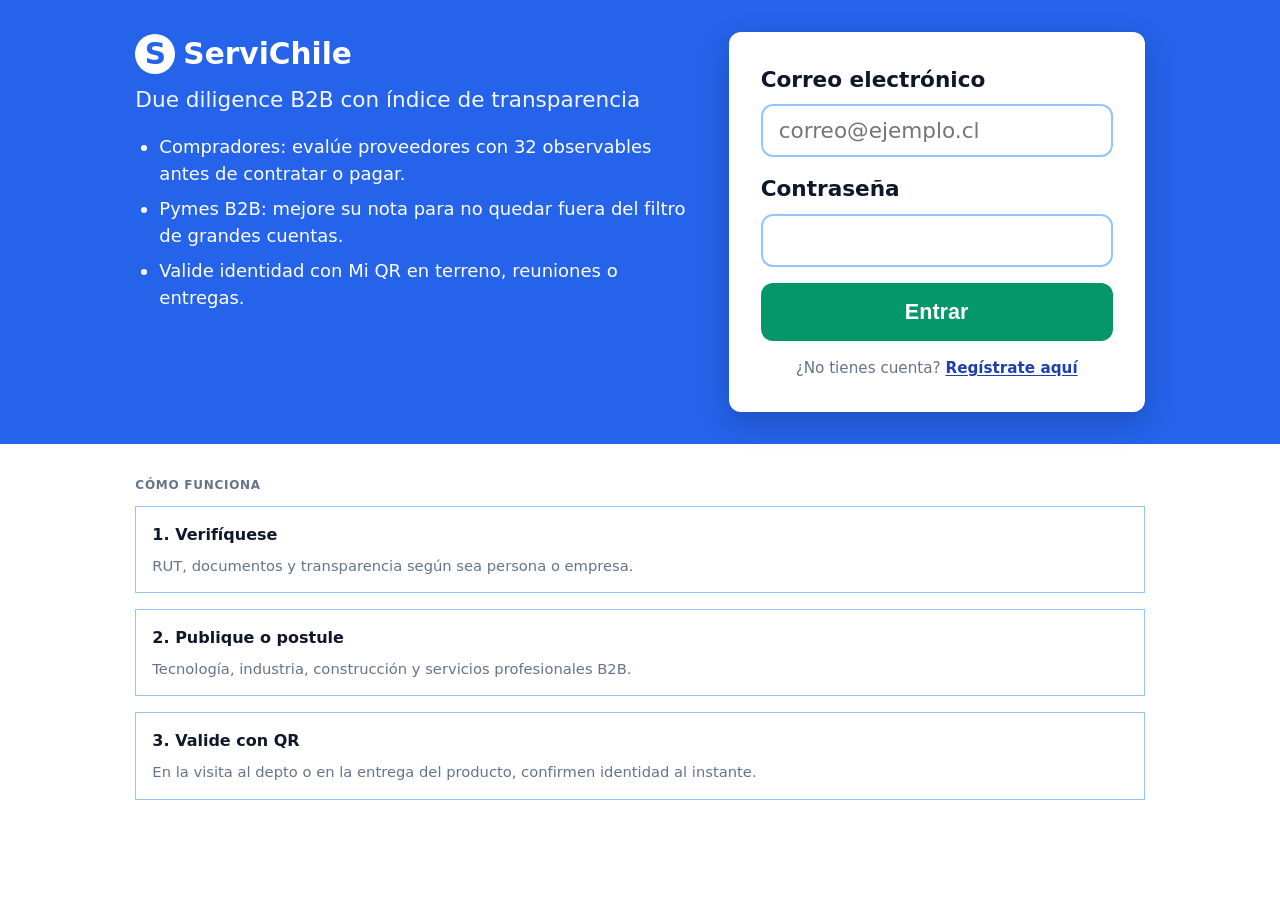
==== commit fbaba1bf: "Marketplace B2B con paywall demo, reportes y gestión de empresa. Agrega categoría logística, perfil " ====
--- a/index.html
+++ b/index.html
@@ -3,12 +3,12 @@
 <head>
   <meta charset="UTF-8">
   <meta name="viewport" content="width=device-width, initial-scale=1.0">
-  <meta name="description" content="ServiChile marketplace, Mi QR y Subir Confianza">
+  <meta name="description" content="ServiChile: due diligence B2B e índice de transparencia de proveedores.">
   <meta name="theme-color" content="#2563EB">
   <title>ServiChile</title>
   <link rel="manifest" href="manifest.json">
   <link rel="icon" href="data:image/svg+xml,%3Csvg xmlns='http://www.w3.org/2000/svg' viewBox='0 0 100 100'%3E%3Ccircle cx='50' cy='50' r='48' fill='%232563EB'/%3E%3Ctext x='50' y='65' font-size='45' text-anchor='middle' fill='white' font-family='Arial'%3ES%3C/text%3E%3C/svg%3E">
-  <link rel="stylesheet" href="css/styles.css?v=55">
+  <link rel="stylesheet" href="css/styles.css?v=97">
 </head>
 <body>
   <div id="authGate" class="auth" hidden>
@@ -19,11 +19,11 @@
             <span class="brand__mark">S</span>
             <h1 class="auth__title">ServiChile</h1>
           </div>
-          <p class="auth__subtitle">Marketplace, Mi QR y Subir Confianza</p>
+          <p class="auth__subtitle">Due diligence B2B con índice de transparencia</p>
           <ul class="auth__beneficios">
-            <li>Comercios, arriendos y eventos cerca de ti, con índice de transparencia.</li>
-            <li>Mi QR y Subir Confianza para validarse en comercios y beneficios.</li>
-            <li>Sus datos personales se protegen según la Ley 21.719.</li>
+            <li>Compradores: evalúe proveedores con 32 observables antes de contratar o pagar.</li>
+            <li>Pymes B2B: mejore su nota para no quedar fuera del filtro de grandes cuentas.</li>
+            <li>Valide identidad con Mi QR en terreno, reuniones o entregas.</li>
           </ul>
         </div>
 
@@ -41,21 +41,29 @@
             <p id="loginStatus" class="error-text" role="alert" aria-live="assertive"></p>
             <p class="auth__alta">
               ¿No tienes cuenta?
-              <a class="auth__alta-link" href="./onboarding/?v=54">Regístrate aquí</a>
+              <a class="auth__alta-link" href="./onboarding/?v=69">Regístrate aquí</a>
             </p>
           </form>
         </div>
       </div>
     </section>
 
-    <section class="auth__ads" aria-label="Publicidad">
+    <section class="auth__ads" aria-label="Cómo funciona">
       <div class="auth__columna auth__columna--ads">
-        <p class="auth__ads-label">Publicidad</p>
-        <div class="ad-slot ad-slot--banner" data-ad-slot="auth-banner" aria-label="Espacio publicitario">Espacio publicitario</div>
-        <div class="auth__ads-grid">
-          <div class="ad-slot" data-ad-slot="auth-1" aria-label="Espacio publicitario">Espacio publicitario</div>
-          <div class="ad-slot" data-ad-slot="auth-2" aria-label="Espacio publicitario">Espacio publicitario</div>
-          <div class="ad-slot" data-ad-slot="auth-3" aria-label="Espacio publicitario">Espacio publicitario</div>
+        <p class="auth__ads-label">Cómo funciona</p>
+        <div class="auth-flow">
+          <article class="auth-flow__card">
+            <h2 class="auth-flow__title">1. Verifíquese</h2>
+            <p class="auth-flow__text">RUT, documentos y transparencia según sea persona o empresa.</p>
+          </article>
+          <article class="auth-flow__card">
+            <h2 class="auth-flow__title">2. Publique o postule</h2>
+            <p class="auth-flow__text">Tecnología, industria, construcción y servicios profesionales B2B.</p>
+          </article>
+          <article class="auth-flow__card">
+            <h2 class="auth-flow__title">3. Valide con QR</h2>
+            <p class="auth-flow__text">En la visita al depto o en la entrega del producto, confirmen identidad al instante.</p>
+          </article>
         </div>
       </div>
     </section>
@@ -76,7 +84,7 @@
         <span class="brand__mark">S</span>
         <h1 class="brand__title">ServiChile</h1>
       </div>
-      <p class="brand__subtitle">Marketplace, Mi QR y Subir Confianza</p>
+      <p class="brand__subtitle">Transparencia de proveedores B2B</p>
       <div class="header-actions">
         <button id="logoutBtn" class="install-btn" type="button" hidden>Cerrar sesión</button>
       </div>
@@ -92,15 +100,15 @@
     <nav id="historyMenu" class="history-menu" aria-label="Menú principal">
       <button class="history-menu__item history-menu__item--active" type="button" data-view="mapa" aria-current="page">
         <svg class="history-menu__icon" viewBox="0 0 24 24" aria-hidden="true"><path d="M1 6l7-3 8 3 7-3v15l-7 3-8-3-7 3z"/><path d="M8 3v15M16 6v15"/></svg>
-        <span>Marketplace</span>
+        <span>Explorar</span>
       </button>
       <button class="history-menu__item" type="button" data-view="verificacion">
         <svg class="history-menu__icon" viewBox="0 0 24 24" aria-hidden="true"><rect x="3" y="3" width="7" height="7"/><rect x="14" y="3" width="7" height="7"/><rect x="3" y="14" width="7" height="7"/><path d="M14 14h3v3h-3z"/><path d="M20 14v6"/><path d="M14 20h3"/></svg>
-        <span>Mi QR</span>
+        <span>Reportes</span>
       </button>
       <button class="history-menu__item" type="button" data-view="subir-confianza">
         <svg class="history-menu__icon" viewBox="0 0 24 24" aria-hidden="true"><path d="M12 19V5"/><path d="M5 12l7-7 7 7"/><path d="M4 19h16"/></svg>
-        <span>Subir Confianza</span>
+        <span>Verificación</span>
       </button>
       <button class="history-menu__item" type="button" data-view="perfil">
         <svg class="history-menu__icon" viewBox="0 0 24 24" aria-hidden="true"><path d="M20 21v-2a4 4 0 0 0-4-4H8a4 4 0 0 0-4 4v2"/><circle cx="12" cy="7" r="4"/></svg>
@@ -113,13 +121,13 @@
     <section id="mapView" class="view">
       <div id="marketList" class="market">
         <div class="market__head">
-          <h2 class="section-heading">Marketplace</h2>
-          <p class="section-lead">Comercios, arriendos y eventos cerca de ti, ordenados por cercanía.</p>
+          <h2 class="section-heading">Proveedores</h2>
+          <p class="section-lead">Directorio B2B para due diligence: tecnología, industria, construcción y servicios profesionales.</p>
+          <div id="marketJobs" class="market__jobs" role="group" aria-label="Verticales B2B"></div>
           <div id="marketProgreso" class="market__progreso"></div>
           <div class="market__search">
-            <input id="marketSearch" class="field__input" type="search" placeholder="Buscar gimnasios, arriendos, eventos..." maxlength="80" />
+            <input id="marketSearch" class="field__input" type="search" placeholder="Buscar proveedores, maestranzas, SaaS, contratistas..." maxlength="80" />
           </div>
-          <div id="marketFilters" class="market__filters" role="group" aria-label="Filtrar por categoría"></div>
           <p class="market__count" id="marketCount"></p>
         </div>
         <div id="marketGrid" class="market__grid"></div>
@@ -130,7 +138,7 @@
 
     <section id="perfilView" class="view" hidden>
       <h2 class="section-heading">Mi perfil</h2>
-      <p class="section-lead">Sus datos de cuenta y el estado de su confianza en la plataforma.</p>
+      <p class="section-lead">Datos de cuenta y estado de verificación para due diligence B2B.</p>
       <div id="perfilStatus" class="status-text" aria-live="polite"></div>
 
       <form id="perfilForm" class="form config-card">
@@ -150,11 +158,11 @@
         </div>
         <div class="field">
           <label class="field__label" for="perfilTelefono">Teléfono</label>
-          <input id="perfilTelefono" class="field__input" type="tel" maxlength="30" placeholder="+56 9 1234 5678" />
+          <input id="perfilTelefono" class="field__input" type="tel" maxlength="30" inputmode="tel" autocomplete="tel" placeholder="+56 9 1234 5678" />
         </div>
         <div class="field">
           <label class="field__label" for="perfilRut">RUT</label>
-          <input id="perfilRut" class="field__input" type="text" maxlength="15" placeholder="12.345.678-5" />
+          <input id="perfilRut" class="field__input" type="text" maxlength="12" inputmode="text" autocomplete="off" placeholder="12.345.678-5" />
           <p id="perfilRutHint" class="field__hint">Una vez verificado, el RUT no se puede cambiar.</p>
         </div>
 
@@ -166,6 +174,8 @@
         <h3 class="section-heading">Estado de confianza</h3>
         <dl id="perfilPasaporte" class="perfil-datos"></dl>
       </div>
+
+      <div class="config-card" id="perfilEmpresaRaiz"></div>
 
       <div class="config-card">
         <h3 class="section-heading">Cuenta</h3>
@@ -185,18 +195,19 @@
     </section>
 
     <section id="verifyView" class="view" hidden>
-      <h2 class="section-heading">Mi QR</h2>
+      <h2 class="section-heading">Reportes</h2>
       <div id="pasaporteRaiz" class="mi-qr-raiz"></div>
     </section>
 
     <section id="subirConfianzaView" class="view" hidden>
-      <h2 class="section-heading">Subir Confianza</h2>
+      <h2 class="section-heading">Verificación</h2>
       <div id="subirConfianzaRaiz" class="confianza"></div>
     </section>
+
   </main>
 
   <footer class="app-footer">
-    <p class="app-footer__note">ServiChile es una orientación inicial, no reemplaza asesoría profesional.</p>
+    <p class="app-footer__note">ServiChile facilita verificación de identidad y transparencia. No reemplaza asesoría legal ni contratos notariales.</p>
     <nav class="app-footer__nav" aria-label="Enlaces de interés">
       <a class="app-footer__link" href="https://www.sernac.cl" target="_blank" rel="noopener noreferrer">SERNAC</a>
       <a class="app-footer__link" href="https://www.sernamyp.cl" target="_blank" rel="noopener noreferrer">SERNAMYP</a>
@@ -204,18 +215,23 @@
     </nav>
   </footer>
 
-  <script src="js/vendor/qrcode.min.js?v=54"></script>
-  <script src="js/data/categorias.js?v=54"></script>
-  <script src="js/core/security.js?v=54"></script>
-  <script src="js/compliance.js?v=54"></script>
-  <script src="js/core/auth.js?v=54"></script>
-  <script src="js/modules/pasaporte.js?v=54"></script>
-  <script src="js/modules/subir-confianza.js?v=54"></script>
-  <script src="js/modules/market.js?v=54"></script>
-  <script src="js/app.js?v=55"></script>
+  <script src="js/vendor/qrcode.min.js?v=69"></script>
+  <script src="js/data/categorias.js?v=92"></script>
+  <script src="js/core/security.js?v=84"></script>
+  <script src="js/compliance.js?v=69"></script>
+  <script src="js/core/auth.js?v=69"></script>
+  <script src="js/modules/progreso-cuenta.js?v=82"></script>
+  <script src="js/modules/pasaporte.js?v=81"></script>
+  <script src="js/modules/subir-confianza.js?v=74"></script>
+  <script src="js/modules/reporte-persona.js?v=81"></script>
+  <script src="js/modules/reporte-empresa.js?v=81"></script>
+  <script src="js/modules/market-monetizacion.js?v=97"></script>
+  <script src="js/modules/market.js?v=97"></script>
+  <script src="js/modules/perfil-empresa.js?v=96"></script>
+  <script src="js/app.js?v=88"></script>
   <script>
     if ('serviceWorker' in navigator) {
-      navigator.serviceWorker.register('sw.js?v=55').catch(function () {});
+      navigator.serviceWorker.register('sw.js?v=88').catch(function () {});
     }
   </script>
 </body>
--- a/css/styles.css
+++ b/css/styles.css
@@ -859,6 +859,10 @@
   cursor: pointer;
 }
 
+.history-menu__item[hidden] {
+  display: none;
+}
+
 .history-menu__item:hover,
 .history-menu__item:focus-visible {
   background-color: var(--color-secondary);
@@ -995,23 +999,26 @@
   margin-bottom: var(--space-md);
 }
 
+.market__head > .section-heading {
+  margin: 0;
+}
+
+.market__head > .section-heading + .section-lead {
+  margin: 0;
+  /* Anula casi todo el gap del flex: título y lead quedan juntos. */
+  margin-top: calc(0.2rem - var(--space-sm));
+}
+
 .market__progreso:empty {
   display: none;
 }
 
-.confianza-indicador__pie {
-  display: flex;
-  align-items: center;
-  justify-content: space-between;
-  gap: var(--space-sm);
-}
-
-.confianza-indicador__cta {
-  font-size: 0.9rem;
-  font-weight: 600;
-  text-decoration: underline;
-  text-underline-offset: 0.15em;
-  opacity: 0.95;
+.market__progreso {
+  margin-bottom: 0.35rem;
+}
+
+.market__progreso + .market__search {
+  margin-top: 0;
 }
 
 .confianza-indicador--accion {
@@ -1420,6 +1427,22 @@
   background: linear-gradient(90deg, var(--color-primary-dark), var(--color-primary));
 }
 
+.indice-desglose__barra--ciber {
+  background: linear-gradient(90deg, #1e3a8a, var(--color-primary));
+}
+
+.indice-desglose__barra--legal {
+  background: linear-gradient(90deg, var(--color-primary-dark), var(--color-primary-light));
+}
+
+.indice-desglose__barra--contractual {
+  background: linear-gradient(90deg, #0f766e, #14b8a6);
+}
+
+.indice-desglose__barra--operativa {
+  background: linear-gradient(90deg, #b45309, var(--color-accent));
+}
+
 .indice-desglose__barra--docs {
   background: linear-gradient(90deg, #1e3a8a, var(--color-primary));
   box-shadow: inset 0 0 0 1px rgba(255, 255, 255, 0.15);
@@ -1507,7 +1530,84 @@
 .market-detalle {
   display: grid;
   gap: var(--space-md);
-  max-width: 40rem;
+  max-width: 68rem;
+}
+
+.market-detalle__cuerpo {
+  display: grid;
+  gap: var(--space-md);
+  align-items: start;
+}
+
+.market-detalle__sticky {
+  display: grid;
+  gap: var(--space-sm);
+}
+
+@media (min-width: 960px) {
+  .market-detalle__cuerpo {
+    grid-template-columns: minmax(0, 1fr) minmax(18rem, 22rem);
+  }
+
+  .market-detalle__col--paywall {
+    align-self: start;
+  }
+
+  .market-detalle__sticky {
+    position: sticky;
+    top: 0.75rem;
+  }
+}
+
+.market-detalle__cta-contacto {
+  display: grid;
+  gap: 0.2rem;
+  width: 100%;
+  min-height: 3.5rem;
+  padding: 0.9rem 1rem;
+  border: none;
+  border-radius: var(--radius);
+  background: linear-gradient(135deg, #0f766e 0%, #0d9488 48%, #14b8a6 100%);
+  color: #fff;
+  font: inherit;
+  font-weight: 800;
+  text-align: center;
+  cursor: pointer;
+  box-shadow: 0 8px 22px rgba(13, 148, 136, 0.35);
+  transition: transform 0.15s ease, filter 0.15s ease, box-shadow 0.15s ease;
+}
+
+.market-detalle__cta-contacto:hover,
+.market-detalle__cta-contacto:focus-visible {
+  filter: brightness(1.05);
+  transform: translateY(-1px);
+  box-shadow: 0 10px 26px rgba(13, 148, 136, 0.42);
+  outline: none;
+}
+
+.market-detalle__cta-contacto:active {
+  transform: translateY(0);
+}
+
+.market-detalle__cta-contacto--bloqueado {
+  background: linear-gradient(135deg, #b45309 0%, #d97706 100%);
+  box-shadow: 0 8px 22px rgba(217, 119, 6, 0.28);
+}
+
+.market-detalle__cta-label {
+  font-size: 1.02rem;
+  line-height: 1.2;
+}
+
+.market-detalle__cta-hint {
+  font-size: 0.78rem;
+  font-weight: 600;
+  opacity: 0.92;
+  line-height: 1.25;
+}
+
+.market-detalle__cta-status:empty {
+  display: none;
 }
 
 .market-detalle[hidden] {
@@ -1615,6 +1715,10 @@
   font-size: var(--font-size-base);
 }
 
+.market-detalle__tip-qr {
+  margin: 0;
+}
+
 /* Acciones destructivas de la cuenta: rojo de la paleta. */
 .perfil-danger {
   width: 100%;
@@ -1664,6 +1768,13 @@
   margin-bottom: 20px !important;
 }
 
+.config-card[hidden] {
+  display: none !important;
+  margin: 0 !important;
+  padding: 0 !important;
+  border: none !important;
+}
+
 .perfil-datos {
   display: grid;
   grid-template-columns: minmax(8rem, auto) 1fr;
@@ -1685,6 +1796,140 @@
   margin: var(--space-xs) 0 0;
   font-size: 0.85rem;
   color: var(--color-text-muted, #555);
+}
+
+.field__input[aria-invalid='true'] {
+  border-color: var(--color-error, #dc2626);
+  outline-color: var(--color-error, #dc2626);
+}
+
+/* --- Perfil: crear / reclamar empresa --- */
+.perfil-empresa {
+  display: grid;
+  gap: var(--space-sm);
+}
+
+.perfil-empresa > .section-heading {
+  margin: 0;
+}
+
+.perfil-empresa > .section-lead {
+  margin: 0;
+}
+
+.perfil-empresa__acciones {
+  display: flex;
+  flex-wrap: wrap;
+  gap: var(--space-sm);
+}
+
+.perfil-empresa__acciones .submit-btn {
+  width: auto;
+  min-width: 10rem;
+}
+
+.perfil-empresa__panel {
+  margin-top: var(--space-xs);
+  padding: var(--space-md);
+  border: 1px solid var(--color-secondary-strong, #dbeafe);
+  border-radius: var(--radius-sm);
+  background: var(--color-secondary, #eff6ff);
+}
+
+.perfil-empresa__subtitulo {
+  margin: var(--space-sm) 0 0;
+  font-size: 1rem;
+}
+
+.perfil-empresa__form-acciones {
+  display: flex;
+  flex-wrap: wrap;
+  gap: var(--space-sm);
+  margin-top: var(--space-sm);
+}
+
+.perfil-empresa__form-acciones .submit-btn {
+  width: auto;
+}
+
+.perfil-empresa__resultados {
+  display: grid;
+  gap: 0.5rem;
+  margin: var(--space-sm) 0;
+  max-height: 16rem;
+  overflow: auto;
+}
+
+.perfil-empresa__opcion {
+  display: grid;
+  gap: 0.15rem;
+  text-align: left;
+  padding: 0.65rem 0.75rem;
+  border: 1px solid var(--color-border);
+  border-radius: var(--radius-sm);
+  background: #fff;
+  cursor: pointer;
+  font: inherit;
+  color: inherit;
+}
+
+.perfil-empresa__opcion:hover,
+.perfil-empresa__opcion:focus-visible {
+  border-color: var(--color-primary);
+}
+
+.perfil-empresa__opcion--on {
+  border-color: var(--color-primary);
+  box-shadow: inset 3px 0 0 var(--color-primary);
+  background: #fff;
+}
+
+.perfil-empresa__opcion strong {
+  font-size: 0.95rem;
+}
+
+.perfil-empresa__opcion span {
+  font-size: 0.82rem;
+  color: var(--color-muted);
+}
+
+.perfil-empresa__lista {
+  list-style: none;
+  margin: 0;
+  padding: 0;
+  display: grid;
+  gap: 0.5rem;
+}
+
+.perfil-empresa__item {
+  display: flex;
+  flex-wrap: wrap;
+  align-items: center;
+  justify-content: space-between;
+  gap: 0.65rem;
+  padding: 0.65rem 0.75rem;
+  border: 1px solid var(--color-secondary-strong);
+  border-radius: var(--radius-sm);
+  background: #fff;
+}
+
+.perfil-empresa__item-texto {
+  display: grid;
+  gap: 0.15rem;
+  min-width: 0;
+  flex: 1 1 12rem;
+}
+
+.perfil-empresa__item span {
+  font-size: 0.85rem;
+  color: var(--color-muted);
+}
+
+.perfil-empresa__quitar {
+  flex: 0 0 auto;
+  width: auto;
+  padding: 0.4rem 0.75rem;
+  font-size: 0.85rem;
 }
 
 .perfil-form__acciones {
@@ -1830,10 +2075,141 @@
 
 
 /* --- Mi QR / carnet de validación --- */
+#verifyView > .section-heading {
+  margin-bottom: 0.2rem;
+}
+
 .mi-qr-raiz,
 .mi-qr {
   display: grid;
-  gap: var(--space-md);
+  gap: var(--space-sm);
+}
+
+.mi-qr__acciones {
+  display: flex;
+  flex-wrap: wrap;
+  gap: var(--space-sm);
+}
+
+.mi-qr__acciones .submit-btn {
+  width: auto;
+  min-width: 12rem;
+}
+
+/* Modal validador QR */
+body.mi-qr-modal-open {
+  overflow: hidden;
+}
+
+.mi-qr-modal {
+  position: fixed;
+  inset: 0;
+  z-index: 80;
+  display: grid;
+  place-items: end center;
+  padding: var(--space-md);
+  background: rgba(15, 23, 42, 0.45);
+}
+
+.mi-qr-modal[hidden] {
+  display: none !important;
+}
+
+.mi-qr-modal__dialog {
+  width: min(100%, 34rem);
+  max-height: min(92vh, 44rem);
+  overflow: auto;
+  border-radius: var(--radius) var(--radius) 0 0;
+  background: #fff;
+  box-shadow: 0 -8px 32px rgba(15, 23, 42, 0.18);
+}
+
+.mi-qr-modal__head {
+  display: flex;
+  align-items: flex-start;
+  justify-content: space-between;
+  gap: var(--space-sm);
+  padding: var(--space-md);
+  border-bottom: 1px solid var(--color-secondary-strong);
+  background: var(--color-secondary);
+  position: sticky;
+  top: 0;
+  z-index: 1;
+}
+
+.mi-qr-modal__head-text {
+  display: grid;
+  gap: 0.2rem;
+}
+
+.mi-qr-modal__titulo {
+  margin: 0;
+  font-size: 1.1rem;
+  color: var(--color-primary-dark);
+}
+
+.mi-qr-modal__lead {
+  margin: 0;
+  font-size: 0.9rem;
+  color: var(--color-muted);
+  line-height: 1.4;
+}
+
+.mi-qr-modal__cerrar {
+  flex: 0 0 auto;
+  width: 2.5rem;
+  height: 2.5rem;
+  border: 0;
+  border-radius: var(--radius-sm);
+  background: transparent;
+  color: var(--color-text);
+  font-size: 1.6rem;
+  line-height: 1;
+  cursor: pointer;
+}
+
+.mi-qr-modal__cerrar:hover,
+.mi-qr-modal__cerrar:focus-visible {
+  background: rgba(37, 99, 235, 0.12);
+}
+
+.mi-qr-modal__body {
+  padding: var(--space-md);
+}
+
+.mi-qr-modal__body .mi-qr__lector {
+  margin: 0;
+  padding: 0;
+  border: 0;
+  background: transparent;
+  box-shadow: none;
+}
+
+@media (min-width: 40rem) {
+  .mi-qr-modal {
+    place-items: center;
+  }
+
+  .mi-qr-modal__dialog {
+    border-radius: var(--radius);
+    max-height: min(88vh, 40rem);
+  }
+}
+
+.mi-qr > .section-lead {
+  margin: 0;
+  /* Lead pegado al carnet (ServiChile); el status vacío no suma hueco. */
+  margin-bottom: 0.15rem;
+}
+
+.mi-qr > .status-text {
+  margin: 0;
+  min-height: 0;
+  font-size: var(--font-size-base);
+}
+
+.mi-qr > .status-text:empty {
+  display: none;
 }
 
 .mi-qr__carnet {
@@ -2052,10 +2428,23 @@
 
 .mi-qr__datos {
   display: grid;
-  grid-template-columns: minmax(6.5rem, auto) 1fr;
-  gap: 0.55rem var(--space-sm);
+  grid-template-columns: max-content 1fr;
+  column-gap: var(--space-md);
+  row-gap: 0.65rem;
+  align-items: center;
   margin: 0;
   min-width: 0;
+  width: 100%;
+}
+
+.mi-qr__datos dt,
+.mi-qr__datos dd {
+  margin: 0;
+  padding: 0;
+  line-height: 1.35;
+  min-height: 1.35em;
+  display: flex;
+  align-items: center;
 }
 
 .mi-qr__datos dt {
@@ -2067,7 +2456,7 @@
 }
 
 .mi-qr__datos dd {
-  margin: 0;
+  font-size: 0.95rem;
   font-weight: 600;
   color: var(--color-text);
   overflow-wrap: anywhere;
@@ -2110,30 +2499,37 @@
 .confianza-indicador {
   display: grid;
   gap: var(--space-sm);
-  padding: var(--space-lg);
+  padding: var(--space-md) var(--space-lg);
   color: #fff;
   background: linear-gradient(135deg, var(--color-primary-dark) 0%, var(--color-primary) 55%, var(--color-primary-light) 100%);
   border-radius: var(--radius);
 }
 
-.confianza-indicador__titulo {
-  margin: 0;
-  font-size: 0.8rem;
-  font-weight: 700;
-  letter-spacing: 0.06em;
-  text-transform: uppercase;
-  opacity: 0.9;
-}
-
-.confianza-indicador__meta {
+.confianza-indicador__fila {
+  display: flex;
+  align-items: baseline;
+  justify-content: space-between;
+  gap: var(--space-md);
+}
+
+.confianza-indicador__izq {
   margin: 0;
   font-size: var(--font-size-lg);
+  font-weight: 800;
+  line-height: 1.2;
+}
+
+.confianza-indicador__der {
+  margin: 0;
+  font-size: 0.95rem;
   font-weight: 700;
   line-height: 1.25;
+  text-align: right;
+  opacity: 0.95;
 }
 
 .confianza-indicador__track {
-  height: 0.75rem;
+  height: 0.7rem;
   overflow: hidden;
   background: rgba(255, 255, 255, 0.28);
   border-radius: 999px;
@@ -2146,10 +2542,43 @@
   transition: width 0.35s ease;
 }
 
-.confianza-indicador__pct {
-  font-size: 0.95rem;
-  font-weight: 700;
+.confianza-indicador__fila--abajo {
+  align-items: center;
+}
+
+.confianza-indicador__titulo {
+  margin: 0;
+  font-size: 0.78rem;
+  font-weight: 800;
+  letter-spacing: 0.06em;
+  text-transform: uppercase;
+  opacity: 0.92;
+}
+
+.confianza-indicador__cta {
+  margin: 0;
+  padding: 0;
+  border: 0;
+  background: transparent;
+  color: #fff;
+  font: inherit;
+  font-size: 0.86rem;
+  font-weight: 600;
+  line-height: 1.25;
+  text-align: right;
+  text-decoration: underline;
+  text-underline-offset: 0.15em;
+  white-space: nowrap;
   opacity: 0.95;
+  cursor: pointer;
+}
+
+@media (max-width: 28rem) {
+  .confianza-indicador__cta,
+  .confianza-indicador__der {
+    white-space: normal;
+    max-width: 9.5rem;
+  }
 }
 
 @media (prefers-reduced-motion: reduce) {
@@ -2939,3 +3368,941 @@
 .confianza-tabla__flag--si {
   color: var(--color-accent);
 }
+
+/* --- Flujo auth --- */
+.auth-flow {
+  display: grid;
+  gap: var(--space-md);
+}
+
+.auth-flow__card {
+  padding: var(--space-md);
+  border: 1px solid var(--color-border);
+  background: var(--color-surface, #fff);
+}
+
+.auth-flow__title {
+  margin: 0 0 var(--space-xs);
+  font-size: 1rem;
+  font-weight: 700;
+}
+
+.auth-flow__text {
+  margin: 0;
+  color: var(--color-muted);
+  font-size: 0.92rem;
+  line-height: 1.45;
+}
+
+/* --- Jobs marketplace --- */
+.market__jobs {
+  display: flex;
+  flex-wrap: nowrap;
+  gap: var(--space-sm);
+  margin: var(--space-sm) 0;
+  overflow-x: auto;
+  -webkit-overflow-scrolling: touch;
+  scrollbar-width: thin;
+  padding-bottom: 0.15rem;
+}
+
+.market__job {
+  display: flex;
+  flex-direction: column;
+  align-items: flex-start;
+  flex: 1 0 auto;
+  gap: 0.15rem;
+  min-width: 8.25rem;
+  min-height: var(--touch-min);
+  padding: 0.65rem 0.8rem;
+  border: 2px solid var(--color-border);
+  border-radius: var(--radius);
+  background: var(--color-bg);
+  color: var(--color-text);
+  font-family: inherit;
+  cursor: pointer;
+  text-align: left;
+}
+
+.market__job:hover,
+.market__job:focus-visible {
+  border-color: var(--color-primary);
+  outline: none;
+}
+
+.market__job:focus-visible {
+  box-shadow: 0 0 0 3px rgba(15, 76, 129, 0.25);
+}
+
+.market__job--activo {
+  background: var(--color-bg);
+  border-color: var(--color-primary);
+  box-shadow: inset 0 0 0 1px var(--color-primary);
+}
+
+.market__job--activo:hover,
+.market__job--activo:focus-visible {
+  background: var(--color-bg);
+  border-color: var(--color-primary-dark);
+}
+
+.market__job--activo .market__job-hint {
+  color: var(--color-muted);
+}
+
+.market__job--activo .market__job-label {
+  color: var(--color-primary-dark);
+}
+
+.market__job-label {
+  font-weight: 700;
+  font-size: 0.88rem;
+  line-height: 1.2;
+}
+
+.market__job-hint {
+  font-size: 0.74rem;
+  color: var(--color-muted);
+  line-height: 1.25;
+}
+
+.market__empresa-accion {
+  display: flex;
+  flex-wrap: wrap;
+  align-items: center;
+  justify-content: space-between;
+  gap: var(--space-sm);
+  margin: 0 0 var(--space-sm);
+  padding: var(--space-sm) var(--space-md);
+  border: 2px solid var(--color-border);
+  border-radius: var(--radius);
+  background: var(--color-bg);
+}
+
+.market__empresa-accion-texto {
+  margin: 0;
+  flex: 1 1 12rem;
+  font-size: 0.88rem;
+  color: var(--color-muted);
+  line-height: 1.4;
+}
+
+.market__empresa-accion-cta {
+  flex: 0 0 auto;
+  width: auto;
+  min-width: 9rem;
+  padding: 0.55rem 1rem;
+  font-size: 0.88rem;
+}
+
+.market-detalle__tip-qr {
+  margin: var(--space-sm) 0 0;
+  font-size: 0.88rem;
+  color: var(--color-muted);
+  line-height: 1.4;
+}
+
+/* --- Paywall demo marketplace --- */
+.paywall {
+  display: grid;
+  gap: var(--space-sm);
+  padding: var(--space-md);
+  border: 1px solid var(--color-border);
+  border-radius: var(--radius);
+  background: linear-gradient(165deg, #f8fafc 0%, #eef4fb 55%, #f5f7fa 100%);
+}
+
+.paywall__titulo {
+  margin: 0;
+  font-size: 1.05rem;
+  color: var(--color-primary-dark, #0b3a63);
+}
+
+.paywall__lead {
+  margin: 0;
+  font-size: 0.86rem;
+  color: var(--color-muted);
+  line-height: 1.4;
+}
+
+.paywall__scores {
+  display: grid;
+  grid-template-columns: repeat(3, minmax(0, 1fr));
+  gap: 0.45rem;
+}
+
+.paywall__score {
+  display: grid;
+  gap: 0.15rem;
+  padding: 0.55rem 0.45rem;
+  border-radius: var(--radius-sm);
+  background: #fff;
+  border: 1px solid var(--color-border);
+  text-align: center;
+}
+
+.paywall__score span {
+  font-size: 0.68rem;
+  font-weight: 700;
+  letter-spacing: 0.02em;
+  text-transform: uppercase;
+  color: var(--color-muted);
+}
+
+.paywall__score strong {
+  font-size: 1.15rem;
+  color: var(--color-primary-dark, #0b3a63);
+}
+
+.paywall__alertas {
+  list-style: none;
+  margin: 0;
+  padding: 0;
+  display: grid;
+  gap: 0.45rem;
+}
+
+.paywall__alerta {
+  margin: 0;
+  padding: 0.55rem 0.65rem;
+  border-left: 3px solid #b45309;
+  border-radius: var(--radius-sm);
+  background: #fff7ed;
+  font-size: 0.84rem;
+  line-height: 1.4;
+}
+
+.paywall__unlock {
+  width: 100%;
+  min-height: var(--touch-min);
+  padding: 0.7rem 0.85rem;
+  border: none;
+  border-radius: var(--radius);
+  background: var(--color-primary);
+  color: #fff;
+  font: inherit;
+  font-weight: 700;
+  font-size: 0.88rem;
+  line-height: 1.35;
+  cursor: pointer;
+  text-align: center;
+}
+
+.paywall__unlock:hover,
+.paywall__unlock:focus-visible {
+  background: var(--color-primary-dark, #0b3a63);
+  outline: none;
+}
+
+.paywall__unlock:disabled {
+  opacity: 0.75;
+  cursor: default;
+}
+
+.paywall__blur {
+  position: relative;
+  overflow: hidden;
+  max-height: 8.25rem;
+  border-radius: var(--radius-sm);
+  border: 1px solid var(--color-border);
+  background: #fff;
+  touch-action: none;
+  overscroll-behavior: none;
+}
+
+.paywall__blur--abierto {
+  max-height: none;
+  touch-action: auto;
+  overscroll-behavior: auto;
+}
+
+.paywall__blur-inner {
+  padding: 0.75rem;
+  filter: blur(5px);
+  user-select: none;
+  pointer-events: none;
+  overflow: hidden;
+}
+
+.paywall__blur--abierto .paywall__blur-inner {
+  filter: none;
+  user-select: text;
+  pointer-events: auto;
+  overflow: visible;
+}
+
+.paywall__blur-inner p {
+  margin: 0 0 0.55rem;
+  font-size: 0.82rem;
+  line-height: 1.4;
+  color: var(--color-text);
+}
+
+.paywall__blur-extra {
+  opacity: 0.75;
+  font-style: italic;
+}
+
+.paywall__status:empty {
+  display: none;
+}
+
+body.paywall-modal-open {
+  overflow: hidden;
+}
+
+.paywall-modal {
+  position: fixed;
+  inset: 0;
+  z-index: 80;
+  display: grid;
+  place-items: center;
+  padding: var(--space-md);
+  background: rgba(15, 23, 42, 0.55);
+}
+
+.paywall-modal__dialog {
+  width: min(100%, 28rem);
+  max-height: min(92vh, 40rem);
+  overflow: auto;
+  border-radius: var(--radius);
+  background: #fff;
+  box-shadow: 0 18px 50px rgba(15, 23, 42, 0.28);
+}
+
+.paywall-modal__head {
+  position: relative;
+  padding: var(--space-md) 2.5rem var(--space-sm) var(--space-md);
+  border-bottom: 1px solid var(--color-border);
+}
+
+.paywall-modal__head h3 {
+  margin: 0 0 0.35rem;
+  font-size: 1.05rem;
+}
+
+.paywall-modal__head p {
+  margin: 0;
+  font-size: 0.86rem;
+  color: var(--color-muted);
+}
+
+.paywall-modal__cerrar {
+  position: absolute;
+  top: 0.55rem;
+  right: 0.55rem;
+  width: 2.2rem;
+  height: 2.2rem;
+  border: none;
+  border-radius: 999px;
+  background: transparent;
+  font-size: 1.4rem;
+  line-height: 1;
+  cursor: pointer;
+  color: var(--color-muted);
+}
+
+.paywall-modal__body {
+  padding: var(--space-md);
+}
+
+.paywall-q__titulo {
+  margin: 0 0 var(--space-sm);
+  font-weight: 700;
+}
+
+.paywall-q__opciones {
+  display: grid;
+  gap: 0.5rem;
+}
+
+.paywall-q__btn {
+  width: 100%;
+  min-height: var(--touch-min);
+  padding: 0.7rem 0.85rem;
+  text-align: left;
+  border: 1px solid var(--color-border);
+  border-radius: var(--radius-sm);
+  background: #fff;
+  font: inherit;
+  cursor: pointer;
+}
+
+.paywall-q__btn:hover,
+.paywall-q__btn:focus-visible {
+  border-color: var(--color-primary);
+  outline: none;
+}
+
+.paywall-cierre {
+  display: grid;
+  gap: var(--space-sm);
+}
+
+.paywall-cierre__aviso {
+  margin: 0;
+  font-size: 0.92rem;
+  line-height: 1.45;
+}
+
+.paywall-cierre__principal {
+  width: 100%;
+  min-height: var(--touch-min);
+  padding: 0.75rem 0.9rem;
+  border: none;
+  border-radius: var(--radius);
+  background: #15803d;
+  color: #fff;
+  font: inherit;
+  font-weight: 700;
+  font-size: 0.9rem;
+  line-height: 1.35;
+  cursor: pointer;
+}
+
+.paywall-cierre__principal:hover,
+.paywall-cierre__principal:focus-visible {
+  background: #166534;
+  outline: none;
+}
+
+.paywall-cierre__secundario {
+  width: 100%;
+  min-height: var(--touch-min);
+  padding: 0.7rem 0.85rem;
+  border: 2px solid var(--color-primary);
+  border-radius: var(--radius);
+  background: #eff6ff;
+  color: var(--color-primary-dark, #0b3a63);
+  font: inherit;
+  font-weight: 650;
+  font-size: 0.86rem;
+  line-height: 1.35;
+  cursor: pointer;
+}
+
+.paywall-cierre__escape {
+  width: 100%;
+  padding: 0.35rem;
+  border: none;
+  background: transparent;
+  color: var(--color-muted);
+  font: inherit;
+  font-size: 0.8rem;
+  text-decoration: underline;
+  cursor: pointer;
+}
+
+.paywall-toast {
+  position: fixed;
+  z-index: 90;
+  left: 50%;
+  bottom: 5.5rem;
+  transform: translateX(-50%);
+  width: min(calc(100% - 1.5rem), 32rem);
+  padding: 0.85rem 1rem;
+  border-radius: var(--radius);
+  background: #0f172a;
+  color: #f8fafc;
+  font-size: 0.86rem;
+  line-height: 1.4;
+  box-shadow: 0 12px 30px rgba(15, 23, 42, 0.35);
+}
+
+.paywall-toast[hidden] {
+  display: none;
+}
+
+.paywall-banner {
+  position: fixed;
+  z-index: 85;
+  left: 50%;
+  bottom: 1rem;
+  transform: translateX(-50%);
+  width: min(calc(100% - 1.5rem), 34rem);
+  display: grid;
+  gap: 0.65rem;
+  padding: 0.9rem 1rem;
+  border-radius: var(--radius);
+  border: 2px solid var(--color-primary);
+  background: #fff;
+  box-shadow: 0 14px 40px rgba(15, 23, 42, 0.22);
+}
+
+.paywall-banner p {
+  margin: 0;
+  font-size: 0.88rem;
+  line-height: 1.4;
+}
+
+.paywall-banner__acciones {
+  display: flex;
+  flex-wrap: wrap;
+  gap: 0.5rem;
+}
+
+.paywall-banner__cta {
+  flex: 1 1 auto;
+  min-height: 2.5rem;
+  padding: 0.5rem 0.85rem;
+  border: none;
+  border-radius: var(--radius-sm);
+  background: var(--color-primary);
+  color: #fff;
+  font: inherit;
+  font-weight: 700;
+  cursor: pointer;
+}
+
+.paywall-banner__cerrar {
+  min-height: 2.5rem;
+  padding: 0.5rem 0.85rem;
+  border: 1px solid var(--color-border);
+  border-radius: var(--radius-sm);
+  background: #fff;
+  font: inherit;
+  cursor: pointer;
+}
+
+/* --- Mi QR veredicto --- */
+.mi-qr__veredicto {
+  margin: 0 0 var(--space-md);
+  padding: var(--space-md);
+  border: 1px solid var(--color-border);
+  background: var(--color-secondary, #f8fafc);
+}
+
+.mi-qr__veredicto--ok {
+  border-color: var(--color-success, #16a34a);
+}
+
+.mi-qr__veredicto--warn {
+  border-color: var(--color-accent, #d97706);
+}
+
+.mi-qr__veredicto-titulo {
+  margin: 0 0 var(--space-xs);
+  font-size: 1.05rem;
+}
+
+.mi-qr__veredicto-texto {
+  margin: 0 0 var(--space-md);
+  color: var(--color-muted);
+  font-size: 0.92rem;
+  line-height: 1.45;
+}
+
+.mi-qr__veredicto-acciones {
+  display: flex;
+  flex-wrap: wrap;
+  gap: var(--space-sm);
+}
+
+
+
+/* --- Reporte de confianza (persona) --- */
+.reporte {
+  display: grid;
+  gap: var(--space-md);
+}
+
+.reporte__lead {
+  margin: 0;
+}
+
+.reporte__acciones {
+  display: flex;
+  flex-wrap: wrap;
+  gap: var(--space-sm);
+  align-items: center;
+}
+
+.reporte__acciones .submit-btn {
+  width: auto;
+  min-width: 10rem;
+}
+
+.reporte__acciones--pie {
+  justify-content: center;
+  padding-top: var(--space-sm);
+}
+
+.submit-btn--secondary {
+  background: #fff;
+  color: var(--color-primary-dark);
+  border: 1.5px solid var(--color-primary);
+}
+
+.submit-btn--secondary:hover,
+.submit-btn--secondary:focus-visible {
+  background: var(--color-secondary);
+}
+
+.reporte-doc__qr {
+  display: grid;
+  gap: var(--space-sm);
+  justify-items: center;
+  padding: var(--space-md);
+  border-bottom: 1px solid var(--color-secondary-strong);
+  text-align: center;
+}
+
+.reporte-doc__qr .reporte-doc__h {
+  margin: 0;
+}
+
+.reporte-doc__qr-ayuda {
+  margin: 0;
+  max-width: 28rem;
+  font-size: 0.9rem;
+  color: var(--color-muted);
+  line-height: 1.4;
+}
+
+.reporte-doc__qr-status:empty {
+  display: none;
+}
+
+.reporte-doc__qr-host {
+  display: grid;
+  gap: var(--space-xs);
+  justify-items: center;
+}
+
+.reporte-doc__qr-frame {
+  display: grid;
+  place-items: center;
+  padding: 0.65rem;
+  border: 1px solid var(--color-border);
+  border-radius: var(--radius-sm);
+  background: #fff;
+}
+
+.reporte-doc__qr-frame img,
+.reporte-doc__qr-frame canvas,
+.reporte-doc__qr-frame table {
+  width: 168px !important;
+  height: 168px !important;
+}
+
+.reporte-doc__qr-expira {
+  margin: 0;
+  font-size: 0.82rem;
+  color: var(--color-muted);
+}
+
+.reporte-doc__desglose {
+  padding: 0 var(--space-md) var(--space-md);
+}
+
+.reporte-doc__indice {
+  margin: 0;
+  padding: 0;
+  border: 0;
+  background: transparent;
+  box-shadow: none;
+}
+
+.reporte-doc__indice .market-detalle__subtitulo {
+  margin: 0 0 var(--space-sm);
+  font-size: 1.05rem;
+  color: var(--color-primary-dark);
+}
+
+.reporte-doc__indice .indice-desglose__filtros {
+  margin-bottom: var(--space-sm);
+}
+
+@media print {
+  body.reporte-print .reporte-doc__indice .indice-desglose__filtros,
+  body.reporte-print .reporte-doc__indice .indice-desglose__lead,
+  body.reporte-print .reporte-doc__indice .indice-desglose__nota {
+    display: none !important;
+  }
+
+  body.reporte-print .reporte-doc__indice .indice-desglose__item {
+    break-inside: avoid;
+  }
+}
+
+.reporte-doc {
+  overflow: hidden;
+  border: 1px solid var(--color-border);
+  border-radius: var(--radius);
+  background:
+    linear-gradient(180deg, #f8fbff 0%, #ffffff 28%),
+    #fff;
+  box-shadow: 0 10px 28px rgba(30, 64, 175, 0.08);
+}
+
+.reporte-doc__cabezal {
+  display: flex;
+  flex-wrap: wrap;
+  justify-content: space-between;
+  gap: var(--space-md);
+  padding: var(--space-lg) var(--space-md);
+  color: #fff;
+  background:
+    linear-gradient(135deg, #1e3a8a 0%, var(--color-primary-dark) 42%, var(--color-primary) 100%);
+}
+
+.reporte-doc__marca {
+  display: flex;
+  align-items: center;
+  gap: var(--space-sm);
+}
+
+.reporte-doc__logo {
+  display: grid;
+  place-items: center;
+  width: 2.5rem;
+  height: 2.5rem;
+  border-radius: 0.55rem;
+  background: rgba(255, 255, 255, 0.18);
+  font-weight: 700;
+  font-size: 1.2rem;
+}
+
+.reporte-doc__brand {
+  margin: 0;
+  font-size: 1.15rem;
+  font-weight: 700;
+  letter-spacing: 0.03em;
+}
+
+.reporte-doc__brand-sub {
+  margin: 0.1rem 0 0;
+  font-size: 0.88rem;
+  opacity: 0.9;
+}
+
+.reporte-doc__meta {
+  text-align: right;
+  font-size: 0.85rem;
+  line-height: 1.4;
+  opacity: 0.95;
+}
+
+.reporte-doc__meta p {
+  margin: 0;
+}
+
+.reporte-doc__titular {
+  padding: var(--space-md) var(--space-md) var(--space-sm);
+  border-bottom: 1px solid var(--color-secondary-strong);
+}
+
+.reporte-doc__nombre {
+  margin: 0;
+  font-size: 1.35rem;
+  color: var(--color-primary-dark);
+}
+
+.reporte-doc__correo {
+  margin: 0.25rem 0 0;
+  color: var(--color-muted);
+  font-size: 0.95rem;
+}
+
+.reporte-doc__resumen {
+  display: grid;
+  grid-template-columns: repeat(2, minmax(0, 1fr));
+  gap: var(--space-sm);
+  padding: var(--space-md);
+}
+
+.reporte-doc__chip {
+  display: grid;
+  gap: 0.15rem;
+  padding: 0.7rem 0.8rem;
+  border: 1px solid var(--color-secondary-strong);
+  border-radius: var(--radius-sm);
+  background: #fff;
+}
+
+.reporte-doc__chip-k {
+  font-size: 0.75rem;
+  text-transform: uppercase;
+  letter-spacing: 0.04em;
+  color: var(--color-muted);
+}
+
+.reporte-doc__chip-v {
+  font-size: 0.98rem;
+  color: var(--color-text);
+  font-weight: 700;
+}
+
+.reporte-doc__niveles {
+  display: grid;
+  gap: var(--space-md);
+  padding: 0 var(--space-md) var(--space-md);
+}
+
+.reporte-doc__h {
+  margin: 0;
+  font-size: 1.05rem;
+  color: var(--color-primary-dark);
+}
+
+.reporte-doc__nivel {
+  border: 1px solid var(--color-border);
+  border-radius: var(--radius-sm);
+  background: #fff;
+  overflow: hidden;
+}
+
+.reporte-doc__nivel--ok {
+  border-color: #86efac;
+  box-shadow: inset 3px 0 0 var(--color-success);
+}
+
+.reporte-doc__nivel-head {
+  display: flex;
+  gap: var(--space-sm);
+  align-items: flex-start;
+  padding: var(--space-sm) var(--space-md);
+  background: var(--color-secondary);
+  border-bottom: 1px solid var(--color-secondary-strong);
+}
+
+.reporte-doc__badge {
+  flex: 0 0 auto;
+  display: grid;
+  place-items: center;
+  width: 1.85rem;
+  height: 1.85rem;
+  border-radius: 999px;
+  background: var(--color-primary);
+  color: #fff;
+  font-weight: 700;
+  font-size: 0.9rem;
+}
+
+.reporte-doc__nivel-titulo {
+  margin: 0;
+  font-weight: 700;
+  font-size: 0.98rem;
+}
+
+.reporte-doc__nivel-estado {
+  margin: 0.15rem 0 0;
+  font-size: 0.85rem;
+  color: var(--color-muted);
+}
+
+.reporte-doc__reqs {
+  list-style: none;
+  margin: 0;
+  padding: 0;
+}
+
+.reporte-doc__req {
+  display: flex;
+  gap: var(--space-sm);
+  align-items: flex-start;
+  padding: 0.7rem var(--space-md);
+  border-top: 1px solid var(--color-secondary-strong);
+}
+
+.reporte-doc__req:first-child {
+  border-top: 0;
+}
+
+.reporte-doc__check {
+  flex: 0 0 auto;
+  width: 1.25rem;
+  text-align: center;
+  font-weight: 700;
+  color: var(--color-muted);
+  line-height: 1.4;
+}
+
+.reporte-doc__req--ok .reporte-doc__check {
+  color: var(--color-success);
+}
+
+.reporte-doc__req-label {
+  margin: 0;
+  font-weight: 600;
+  font-size: 0.95rem;
+}
+
+.reporte-doc__req-det {
+  margin: 0.15rem 0 0;
+  font-size: 0.85rem;
+  color: var(--color-muted);
+  line-height: 1.4;
+}
+
+.reporte-doc__pie {
+  padding: var(--space-md);
+  border-top: 1px solid var(--color-secondary-strong);
+  background: #f8fafc;
+  font-size: 0.8rem;
+  color: var(--color-muted);
+  line-height: 1.45;
+}
+
+.reporte-doc__pie p {
+  margin: 0;
+}
+
+.reporte-doc__ref {
+  margin-top: 0.45rem !important;
+  font-family: var(--font-mono);
+  font-size: 0.75rem;
+}
+
+@media (min-width: 40rem) {
+  .reporte-doc__resumen {
+    grid-template-columns: repeat(4, minmax(0, 1fr));
+  }
+}
+
+@media print {
+  @page {
+    margin: 12mm;
+  }
+
+  body.reporte-print #authGate,
+  body.reporte-print .app-header,
+  body.reporte-print .history,
+  body.reporte-print .history-overlay,
+  body.reporte-print .app-footer,
+  body.reporte-print .no-print,
+  body.reporte-print .mi-qr-modal,
+  body.reporte-print #mapView,
+  body.reporte-print #perfilView,
+  body.reporte-print #subirConfianzaView,
+    body.reporte-print #verifyView > .section-heading {
+    display: none !important;
+  }
+
+  body.reporte-print #main,
+  body.reporte-print #verifyView,
+  body.reporte-print #pasaporteRaiz,
+  body.reporte-print .reporte {
+    display: block !important;
+    width: 100% !important;
+    max-width: none !important;
+    margin: 0 !important;
+    padding: 0 !important;
+    background: #fff !important;
+  }
+
+  body.reporte-print #verifyView {
+    position: static !important;
+  }
+
+  body.reporte-print .reporte-doc {
+    box-shadow: none !important;
+    border: 1px solid #cbd5e1 !important;
+    border-radius: 0 !important;
+    break-inside: avoid;
+  }
+
+  body.reporte-print .reporte-doc__nivel {
+    break-inside: avoid;
+  }
+}
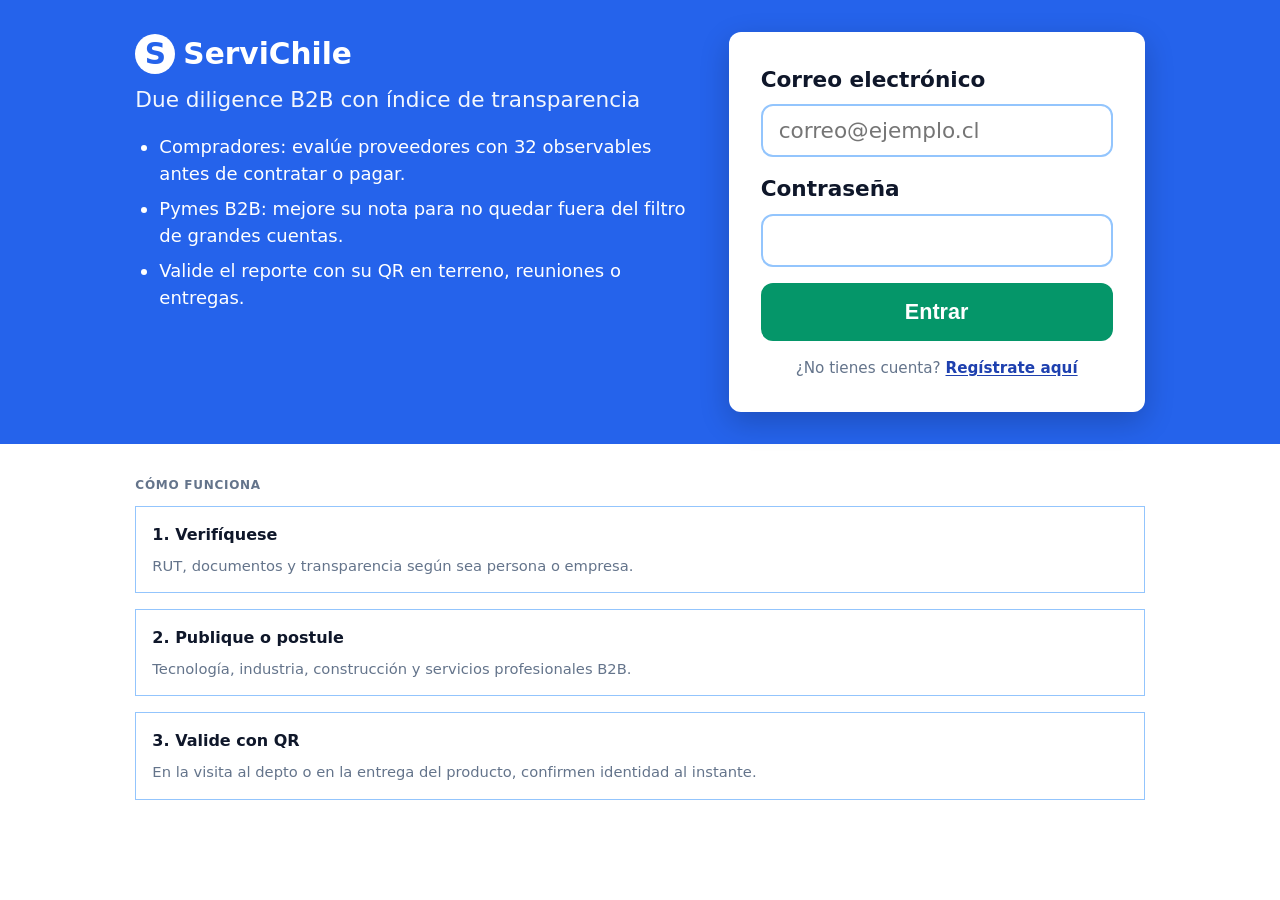
==== commit bf16fb42: "Reemplazar Mi QR/pasaporte por Reportes con QR dedicado y alinear la PWA al ciclo B2B. Centraliza em" ====
--- a/index.html
+++ b/index.html
@@ -8,7 +8,7 @@
   <title>ServiChile</title>
   <link rel="manifest" href="manifest.json">
   <link rel="icon" href="data:image/svg+xml,%3Csvg xmlns='http://www.w3.org/2000/svg' viewBox='0 0 100 100'%3E%3Ccircle cx='50' cy='50' r='48' fill='%232563EB'/%3E%3Ctext x='50' y='65' font-size='45' text-anchor='middle' fill='white' font-family='Arial'%3ES%3C/text%3E%3C/svg%3E">
-  <link rel="stylesheet" href="css/styles.css?v=97">
+  <link rel="stylesheet" href="css/styles.css?v=101">
 </head>
 <body>
   <div id="authGate" class="auth" hidden>
@@ -23,7 +23,7 @@
           <ul class="auth__beneficios">
             <li>Compradores: evalúe proveedores con 32 observables antes de contratar o pagar.</li>
             <li>Pymes B2B: mejore su nota para no quedar fuera del filtro de grandes cuentas.</li>
-            <li>Valide identidad con Mi QR en terreno, reuniones o entregas.</li>
+            <li>Valide el reporte con su QR en terreno, reuniones o entregas.</li>
           </ul>
         </div>
 
@@ -102,7 +102,7 @@
         <svg class="history-menu__icon" viewBox="0 0 24 24" aria-hidden="true"><path d="M1 6l7-3 8 3 7-3v15l-7 3-8-3-7 3z"/><path d="M8 3v15M16 6v15"/></svg>
         <span>Explorar</span>
       </button>
-      <button class="history-menu__item" type="button" data-view="verificacion">
+      <button class="history-menu__item" type="button" data-view="reportes">
         <svg class="history-menu__icon" viewBox="0 0 24 24" aria-hidden="true"><rect x="3" y="3" width="7" height="7"/><rect x="14" y="3" width="7" height="7"/><rect x="3" y="14" width="7" height="7"/><path d="M14 14h3v3h-3z"/><path d="M20 14v6"/><path d="M14 20h3"/></svg>
         <span>Reportes</span>
       </button>
@@ -196,7 +196,7 @@
 
     <section id="verifyView" class="view" hidden>
       <h2 class="section-heading">Reportes</h2>
-      <div id="pasaporteRaiz" class="mi-qr-raiz"></div>
+      <div id="reporteRaiz" class="reporte-raiz"></div>
     </section>
 
     <section id="subirConfianzaView" class="view" hidden>
@@ -221,17 +221,17 @@
   <script src="js/compliance.js?v=69"></script>
   <script src="js/core/auth.js?v=69"></script>
   <script src="js/modules/progreso-cuenta.js?v=82"></script>
-  <script src="js/modules/pasaporte.js?v=81"></script>
+  <script src="js/modules/reporte-qr.js?v=105"></script>
   <script src="js/modules/subir-confianza.js?v=74"></script>
-  <script src="js/modules/reporte-persona.js?v=81"></script>
-  <script src="js/modules/reporte-empresa.js?v=81"></script>
+  <script src="js/modules/reporte-persona.js?v=82"></script>
+  <script src="js/modules/reporte-empresa.js?v=82"></script>
   <script src="js/modules/market-monetizacion.js?v=97"></script>
-  <script src="js/modules/market.js?v=97"></script>
-  <script src="js/modules/perfil-empresa.js?v=96"></script>
-  <script src="js/app.js?v=88"></script>
+  <script src="js/modules/market.js?v=103"></script>
+  <script src="js/modules/perfil-empresa.js?v=101"></script>
+  <script src="js/app.js?v=106"></script>
   <script>
     if ('serviceWorker' in navigator) {
-      navigator.serviceWorker.register('sw.js?v=88').catch(function () {});
+      navigator.serviceWorker.register('sw.js?v=106').catch(function () {});
     }
   </script>
 </body>
--- a/css/styles.css
+++ b/css/styles.css
@@ -1530,7 +1530,10 @@
 .market-detalle {
   display: grid;
   gap: var(--space-md);
+  width: 100%;
   max-width: 68rem;
+  margin-left: auto;
+  margin-right: auto;
 }
 
 .market-detalle__cuerpo {
@@ -1546,7 +1549,7 @@
 
 @media (min-width: 960px) {
   .market-detalle__cuerpo {
-    grid-template-columns: minmax(0, 1fr) minmax(18rem, 22rem);
+    grid-template-columns: minmax(0, 1fr) minmax(22rem, 26rem);
   }
 
   .market-detalle__col--paywall {
@@ -1815,6 +1818,32 @@
 
 .perfil-empresa > .section-lead {
   margin: 0;
+}
+
+.perfil-empresa__valor {
+  display: grid;
+  gap: 0.45rem;
+  padding: 0.85rem 1rem;
+  border: 1px solid var(--color-secondary-strong, #dbeafe);
+  border-radius: var(--radius-sm);
+  background: linear-gradient(165deg, #f8fafc 0%, #eef6ff 100%);
+}
+
+.perfil-empresa__valor-titulo {
+  margin: 0;
+  font-weight: 700;
+  font-size: 0.92rem;
+  color: var(--color-primary-dark, #0b3a63);
+}
+
+.perfil-empresa__valor-lista {
+  margin: 0;
+  padding-left: 1.15rem;
+  display: grid;
+  gap: 0.3rem;
+  font-size: 0.86rem;
+  color: var(--color-text);
+  line-height: 1.4;
 }
 
 .perfil-empresa__acciones {
@@ -2074,34 +2103,34 @@
 }
 
 
-/* --- Mi QR / carnet de validación --- */
+/* --- QR de reporte / carnet de validación --- */
 #verifyView > .section-heading {
   margin-bottom: 0.2rem;
 }
 
-.mi-qr-raiz,
-.mi-qr {
-  display: grid;
-  gap: var(--space-sm);
-}
-
-.mi-qr__acciones {
+.reporte-qr-raiz,
+.reporte-qr {
+  display: grid;
+  gap: var(--space-sm);
+}
+
+.reporte-qr__acciones {
   display: flex;
   flex-wrap: wrap;
   gap: var(--space-sm);
 }
 
-.mi-qr__acciones .submit-btn {
+.reporte-qr__acciones .submit-btn {
   width: auto;
   min-width: 12rem;
 }
 
 /* Modal validador QR */
-body.mi-qr-modal-open {
+body.reporte-qr-modal-open {
   overflow: hidden;
 }
 
-.mi-qr-modal {
+.reporte-qr-modal {
   position: fixed;
   inset: 0;
   z-index: 80;
@@ -2111,11 +2140,11 @@
   background: rgba(15, 23, 42, 0.45);
 }
 
-.mi-qr-modal[hidden] {
+.reporte-qr-modal[hidden] {
   display: none !important;
 }
 
-.mi-qr-modal__dialog {
+.reporte-qr-modal__dialog {
   width: min(100%, 34rem);
   max-height: min(92vh, 44rem);
   overflow: auto;
@@ -2124,7 +2153,7 @@
   box-shadow: 0 -8px 32px rgba(15, 23, 42, 0.18);
 }
 
-.mi-qr-modal__head {
+.reporte-qr-modal__head {
   display: flex;
   align-items: flex-start;
   justify-content: space-between;
@@ -2137,25 +2166,25 @@
   z-index: 1;
 }
 
-.mi-qr-modal__head-text {
+.reporte-qr-modal__head-text {
   display: grid;
   gap: 0.2rem;
 }
 
-.mi-qr-modal__titulo {
+.reporte-qr-modal__titulo {
   margin: 0;
   font-size: 1.1rem;
   color: var(--color-primary-dark);
 }
 
-.mi-qr-modal__lead {
+.reporte-qr-modal__lead {
   margin: 0;
   font-size: 0.9rem;
   color: var(--color-muted);
   line-height: 1.4;
 }
 
-.mi-qr-modal__cerrar {
+.reporte-qr-modal__cerrar {
   flex: 0 0 auto;
   width: 2.5rem;
   height: 2.5rem;
@@ -2168,16 +2197,16 @@
   cursor: pointer;
 }
 
-.mi-qr-modal__cerrar:hover,
-.mi-qr-modal__cerrar:focus-visible {
+.reporte-qr-modal__cerrar:hover,
+.reporte-qr-modal__cerrar:focus-visible {
   background: rgba(37, 99, 235, 0.12);
 }
 
-.mi-qr-modal__body {
+.reporte-qr-modal__body {
   padding: var(--space-md);
 }
 
-.mi-qr-modal__body .mi-qr__lector {
+.reporte-qr-modal__body .reporte-qr__lector {
   margin: 0;
   padding: 0;
   border: 0;
@@ -2186,33 +2215,33 @@
 }
 
 @media (min-width: 40rem) {
-  .mi-qr-modal {
+  .reporte-qr-modal {
     place-items: center;
   }
 
-  .mi-qr-modal__dialog {
+  .reporte-qr-modal__dialog {
     border-radius: var(--radius);
     max-height: min(88vh, 40rem);
   }
 }
 
-.mi-qr > .section-lead {
+.reporte-qr > .section-lead {
   margin: 0;
   /* Lead pegado al carnet (ServiChile); el status vacío no suma hueco. */
   margin-bottom: 0.15rem;
 }
 
-.mi-qr > .status-text {
+.reporte-qr > .status-text {
   margin: 0;
   min-height: 0;
   font-size: var(--font-size-base);
 }
 
-.mi-qr > .status-text:empty {
+.reporte-qr > .status-text:empty {
   display: none;
 }
 
-.mi-qr__carnet {
+.reporte-qr__carnet {
   overflow: hidden;
   border: 2px solid var(--color-border);
   border-radius: var(--radius);
@@ -2220,7 +2249,7 @@
   box-shadow: 0 8px 24px rgba(15, 76, 129, 0.08);
 }
 
-.mi-qr__cabezal {
+.reporte-qr__cabezal {
   display: flex;
   align-items: baseline;
   justify-content: space-between;
@@ -2230,20 +2259,20 @@
   background: linear-gradient(135deg, var(--color-primary-dark) 0%, var(--color-primary) 55%, var(--color-primary-light) 100%);
 }
 
-.mi-qr__marca {
+.reporte-qr__marca {
   margin: 0;
   font-size: 1rem;
   font-weight: 700;
   letter-spacing: 0.04em;
 }
 
-.mi-qr__sub {
+.reporte-qr__sub {
   margin: 0;
   font-size: 0.85rem;
   opacity: 0.92;
 }
 
-.mi-qr__cuerpo {
+.reporte-qr__cuerpo {
   display: grid;
   grid-template-columns: minmax(8.5rem, 11rem) 1fr;
   gap: var(--space-md);
@@ -2251,13 +2280,13 @@
   padding: var(--space-md);
 }
 
-.mi-qr__qr {
+.reporte-qr__qr {
   display: grid;
   gap: var(--space-sm);
   justify-items: center;
 }
 
-.mi-qr__frame {
+.reporte-qr__frame {
   display: grid;
   place-items: center;
   box-sizing: border-box;
@@ -2270,8 +2299,8 @@
   background: #fff;
 }
 
-.mi-qr__frame img,
-.mi-qr__frame canvas {
+.reporte-qr__frame img,
+.reporte-qr__frame canvas {
   display: block;
   width: 100%;
   height: auto;
@@ -2279,7 +2308,7 @@
   aspect-ratio: 1;
 }
 
-.mi-qr__token {
+.reporte-qr__token {
   display: inline-block;
   width: max-content;
   max-width: none;
@@ -2293,7 +2322,7 @@
   border-radius: var(--radius-sm);
 }
 
-.mi-qr__lector {
+.reporte-qr__lector {
   display: grid;
   gap: var(--space-sm);
   padding: var(--space-md);
@@ -2302,19 +2331,19 @@
   background: #fff;
 }
 
-.mi-qr__lector-titulo {
+.reporte-qr__lector-titulo {
   margin: 0;
   font-size: 1.05rem;
   color: var(--color-text);
 }
 
-.mi-qr__lector-ayuda {
+.reporte-qr__lector-ayuda {
   margin: 0;
   font-size: 0.9rem;
   color: var(--color-muted);
 }
 
-.mi-qr__cam-btn {
+.reporte-qr__cam-btn {
   display: inline-flex;
   align-items: center;
   justify-content: center;
@@ -2332,36 +2361,36 @@
   cursor: pointer;
 }
 
-.mi-qr__cam-btn:hover,
-.mi-qr__cam-btn:focus-visible {
+.reporte-qr__cam-btn:hover,
+.reporte-qr__cam-btn:focus-visible {
   background: var(--color-primary-dark);
   outline: none;
 }
 
-.mi-qr__cam-btn--activo {
+.reporte-qr__cam-btn--activo {
   background: #b91c1c;
   box-shadow: 0 8px 18px rgba(185, 28, 28, 0.25);
 }
 
-.mi-qr__cam-btn--activo:hover,
-.mi-qr__cam-btn--activo:focus-visible {
+.reporte-qr__cam-btn--activo:hover,
+.reporte-qr__cam-btn--activo:focus-visible {
   background: #991b1b;
 }
 
-.mi-qr__cam-icon {
+.reporte-qr__cam-icon {
   width: 1.35rem;
   height: 1.35rem;
   flex: 0 0 auto;
 }
 
-.mi-qr__lector-acciones {
+.reporte-qr__lector-acciones {
   display: flex;
   flex-wrap: wrap;
   gap: var(--space-sm);
   align-items: center;
 }
 
-.mi-qr__file {
+.reporte-qr__file {
   display: inline-flex;
   align-items: center;
   justify-content: center;
@@ -2376,7 +2405,7 @@
   cursor: pointer;
 }
 
-.mi-qr__video-wrap {
+.reporte-qr__video-wrap {
   position: relative;
   overflow: hidden;
   border-radius: var(--radius-sm);
@@ -2385,14 +2414,14 @@
   max-height: 22rem;
 }
 
-.mi-qr__video-wrap video {
+.reporte-qr__video-wrap video {
   display: block;
   width: 100%;
   height: 100%;
   object-fit: cover;
 }
 
-.mi-qr__mira {
+.reporte-qr__mira {
   position: absolute;
   inset: 18% 16%;
   border: 2px solid rgba(255, 255, 255, 0.92);
@@ -2401,7 +2430,7 @@
   pointer-events: none;
 }
 
-.mi-qr__video-hint {
+.reporte-qr__video-hint {
   position: absolute;
   left: 0;
   right: 0;
@@ -2416,17 +2445,17 @@
   pointer-events: none;
 }
 
-.mi-qr__pegar {
+.reporte-qr__pegar {
   display: grid;
   gap: var(--space-xs);
 }
 
-.mi-qr__resultado {
-  display: grid;
-  gap: var(--space-sm);
-}
-
-.mi-qr__datos {
+.reporte-qr__resultado {
+  display: grid;
+  gap: var(--space-sm);
+}
+
+.reporte-qr__datos {
   display: grid;
   grid-template-columns: max-content 1fr;
   column-gap: var(--space-md);
@@ -2437,8 +2466,8 @@
   width: 100%;
 }
 
-.mi-qr__datos dt,
-.mi-qr__datos dd {
+.reporte-qr__datos dt,
+.reporte-qr__datos dd {
   margin: 0;
   padding: 0;
   line-height: 1.35;
@@ -2447,7 +2476,7 @@
   align-items: center;
 }
 
-.mi-qr__datos dt {
+.reporte-qr__datos dt {
   font-size: 0.8rem;
   font-weight: 700;
   letter-spacing: 0.03em;
@@ -2455,14 +2484,14 @@
   color: var(--color-muted);
 }
 
-.mi-qr__datos dd {
+.reporte-qr__datos dd {
   font-size: 0.95rem;
   font-weight: 600;
   color: var(--color-text);
   overflow-wrap: anywhere;
 }
 
-.mi-qr__pie {
+.reporte-qr__pie {
   display: flex;
   flex-wrap: wrap;
   align-items: center;
@@ -2475,16 +2504,16 @@
 }
 
 @media (max-width: 36rem) {
-  .mi-qr__cuerpo {
+  .reporte-qr__cuerpo {
     grid-template-columns: 1fr;
     justify-items: center;
   }
 
-  .mi-qr__datos {
+  .reporte-qr__datos {
     width: 100%;
   }
 
-  .mi-qr__cabezal {
+  .reporte-qr__cabezal {
     flex-direction: column;
     align-items: flex-start;
   }
@@ -3534,7 +3563,7 @@
 .paywall__score {
   display: grid;
   gap: 0.15rem;
-  padding: 0.55rem 0.45rem;
+  padding: 0.55rem 0.35rem;
   border-radius: var(--radius-sm);
   background: #fff;
   border: 1px solid var(--color-border);
@@ -3542,11 +3571,13 @@
 }
 
 .paywall__score span {
-  font-size: 0.68rem;
-  font-weight: 700;
-  letter-spacing: 0.02em;
+  font-size: 0.62rem;
+  font-weight: 700;
+  letter-spacing: 0.01em;
+  line-height: 1.2;
   text-transform: uppercase;
   color: var(--color-muted);
+  overflow-wrap: anywhere;
 }
 
 .paywall__score strong {
@@ -3864,35 +3895,35 @@
   cursor: pointer;
 }
 
-/* --- Mi QR veredicto --- */
-.mi-qr__veredicto {
+/* --- QR de reporte veredicto --- */
+.reporte-qr__veredicto {
   margin: 0 0 var(--space-md);
   padding: var(--space-md);
   border: 1px solid var(--color-border);
   background: var(--color-secondary, #f8fafc);
 }
 
-.mi-qr__veredicto--ok {
+.reporte-qr__veredicto--ok {
   border-color: var(--color-success, #16a34a);
 }
 
-.mi-qr__veredicto--warn {
+.reporte-qr__veredicto--warn {
   border-color: var(--color-accent, #d97706);
 }
 
-.mi-qr__veredicto-titulo {
+.reporte-qr__veredicto-titulo {
   margin: 0 0 var(--space-xs);
   font-size: 1.05rem;
 }
 
-.mi-qr__veredicto-texto {
+.reporte-qr__veredicto-texto {
   margin: 0 0 var(--space-md);
   color: var(--color-muted);
   font-size: 0.92rem;
   line-height: 1.45;
 }
 
-.mi-qr__veredicto-acciones {
+.reporte-qr__veredicto-acciones {
   display: flex;
   flex-wrap: wrap;
   gap: var(--space-sm);
@@ -4271,7 +4302,7 @@
   body.reporte-print .history-overlay,
   body.reporte-print .app-footer,
   body.reporte-print .no-print,
-  body.reporte-print .mi-qr-modal,
+  body.reporte-print .reporte-qr-modal,
   body.reporte-print #mapView,
   body.reporte-print #perfilView,
   body.reporte-print #subirConfianzaView,
@@ -4281,7 +4312,7 @@
 
   body.reporte-print #main,
   body.reporte-print #verifyView,
-  body.reporte-print #pasaporteRaiz,
+  body.reporte-print #reporteRaiz,
   body.reporte-print .reporte {
     display: block !important;
     width: 100% !important;
